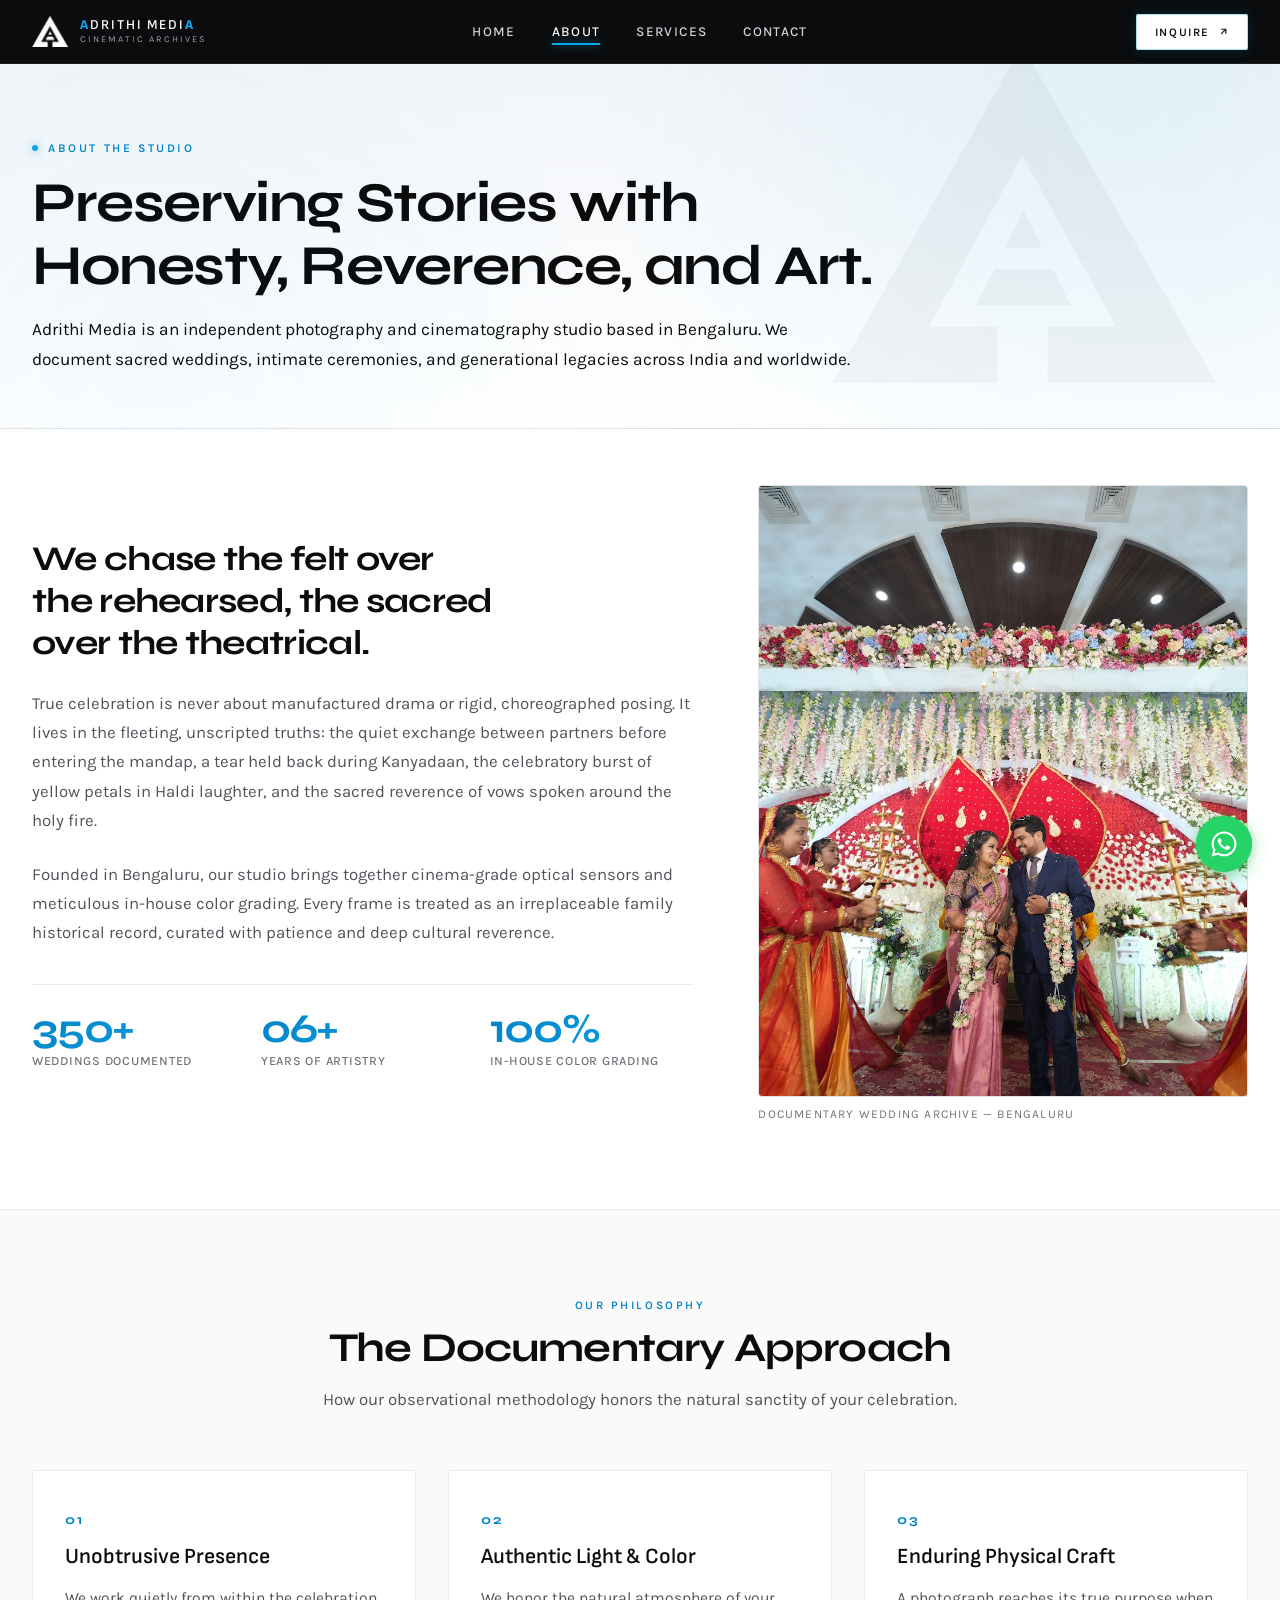
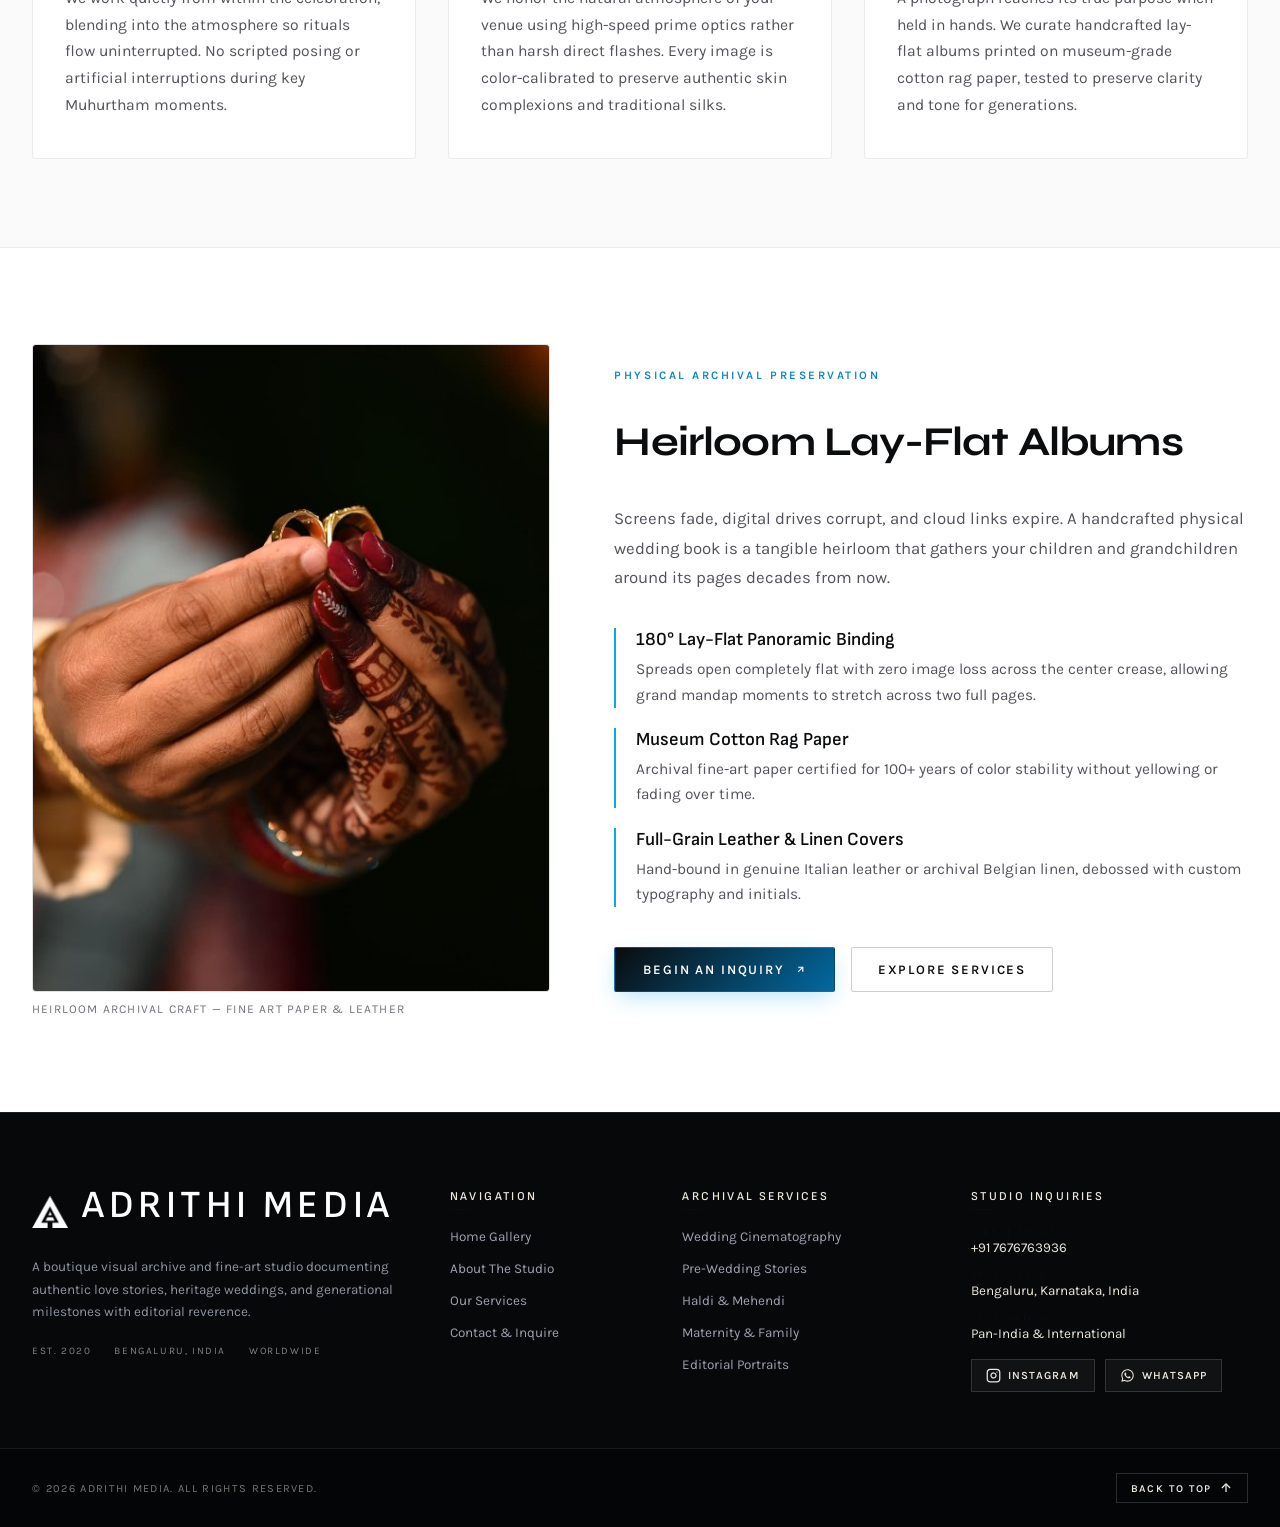
==== about.html @ d537581b "Initial commit: Adrithi Media website with aligned luxury navigation, archival service catalogs, and" ====
<!DOCTYPE html>
<html lang="en">
<head>
  <meta charset="UTF-8">
  <meta name="viewport" content="width=device-width, initial-scale=1.0, viewport-fit=cover">
  <meta name="referrer" content="no-referrer">
  <title>About The Studio — ADRITHI MEDIA | Cinematic Photography & Archival Arts</title>
  
  <!-- Typography -->
  <link rel="preconnect" href="https://fonts.googleapis.com">
  <link rel="preconnect" href="https://fonts.gstatic.com" crossorigin>
  <link href="https://fonts.googleapis.com/css2?family=Karla:ital,wght@0,300;0,400;0,500;0,600;0,700;1,400;1,600&family=Sofia+Sans:ital,wght@0,400;0,500;0,600;0,700;0,800;1,600&family=Syne:wght@600;700;800&display=swap" rel="stylesheet">
  
  <!-- Stylesheets -->
  <link rel="stylesheet" href="style.css?v=7.0">
  <link rel="stylesheet" href="pages.css?v=7.0">
  
  <!-- Favicon -->
  <link rel="icon" href="assets/images/logo_clean_crop.jpg" type="image/jpeg">
</head>
<body class="page-wrapper">

  <!-- ========================================================================
       TOP NAVIGATION BAR
       ======================================================================== -->
  <header id="siteNavbar" class="site-navbar">
    <div class="site-navbar__inner">
      <a href="index.html" class="site-navbar__brand" aria-label="Adrithi Media Home">
        <img src="assets/images/adrithi_emblem_white.png" alt="Adrithi Media Emblem" class="brand-logo-img">
        <div class="brand-text-col">
          <span class="brand-title"><span class="brand-accent-a">A</span>DRITHI MEDI<span class="brand-accent-a">A</span></span>
          <span class="brand-subtitle">CINEMATIC ARCHIVES</span>
        </div>
      </a>

      <nav class="site-navbar__links" aria-label="Main Navigation">
        <a href="index.html" class="site-nav-link">Home</a>
        <a href="about.html" class="site-nav-link active">About</a>
        <a href="services.html" class="site-nav-link">Services</a>
        <a href="contact.html" class="site-nav-link">Contact</a>
      </nav>

      <div class="site-navbar__action">
        <a href="contact.html" class="nav-inquire-btn" aria-label="Inquire Booking">
          <span>INQUIRE</span>
          <svg width="11" height="11" viewBox="0 0 24 24" fill="none" stroke="currentColor" stroke-width="2.5"><line x1="7" y1="17" x2="17" y2="7"></line><polyline points="7 7 17 7 17 17"></polyline></svg>
        </a>
        <button id="mobileNavToggle" class="mobile-nav-toggle" type="button" aria-label="Open Navigation Menu">
          <span class="toggle-bar"></span>
          <span class="toggle-bar"></span>
        </button>
      </div>
    </div>
  </header>

  <!-- Mobile Navigation Overlay -->
  <div id="mobileNavDrawer" class="mobile-nav-drawer" aria-hidden="true" style="display: none;">
    <div class="mobile-nav-backdrop" id="mobileNavBackdrop"></div>
    <div class="mobile-nav-panel">
      <div class="mobile-nav-topbar">
        <div class="mobile-nav-brand">
          <img src="assets/images/adrithi_emblem_white.png" alt="Adrithi Media Emblem" class="brand-logo-img mobile-brand-logo">
          <span class="brand-name"><span class="brand-accent-a">A</span>DRITHI MEDI<span class="brand-accent-a">A</span></span>
        </div>
        <button id="mobileNavClose" class="mobile-nav-close" type="button" aria-label="Close Navigation Menu">
          <svg viewBox="0 0 24 24" width="22" height="22" stroke="currentColor" stroke-width="2.2" fill="none">
            <line x1="18" y1="6" x2="6" y2="18"></line>
            <line x1="6" y1="6" x2="18" y2="18"></line>
          </svg>
        </button>
      </div>

      <nav class="mobile-nav-menu">
        <a href="index.html" class="mobile-nav-item">
          <span class="nav-num">01</span>
          <span class="nav-label">Home</span>
          <span class="nav-arrow"><svg width="14" height="14" viewBox="0 0 24 24" fill="none" stroke="currentColor" stroke-width="2"><polyline points="9 18 15 12 9 6"></polyline></svg></span>
        </a>
        <a href="about.html" class="mobile-nav-item active">
          <span class="nav-num">02</span>
          <span class="nav-label">About</span>
          <span class="nav-arrow"><svg width="14" height="14" viewBox="0 0 24 24" fill="none" stroke="currentColor" stroke-width="2"><polyline points="9 18 15 12 9 6"></polyline></svg></span>
        </a>
        <a href="services.html" class="mobile-nav-item">
          <span class="nav-num">03</span>
          <span class="nav-label">Services</span>
          <span class="nav-arrow"><svg width="14" height="14" viewBox="0 0 24 24" fill="none" stroke="currentColor" stroke-width="2"><polyline points="9 18 15 12 9 6"></polyline></svg></span>
        </a>
        <a href="contact.html" class="mobile-nav-item">
          <span class="nav-num">04</span>
          <span class="nav-label">Contact</span>
          <span class="nav-arrow"><svg width="14" height="14" viewBox="0 0 24 24" fill="none" stroke="currentColor" stroke-width="2"><polyline points="9 18 15 12 9 6"></polyline></svg></span>
        </a>
      </nav>

      <div class="mobile-nav-footer">
        <a href="https://wa.me/917676763936?text=Hello%20Adrithi%20Media%2C%20I%20would%20like%20to%20inquire%20about%20booking%20your%20photography%20services." 
           target="_blank" rel="noopener noreferrer" class="mobile-nav-cta">
          <span>CHAT ON WHATSAPP</span>
          <svg width="12" height="12" viewBox="0 0 24 24" fill="none" stroke="currentColor" stroke-width="2"><line x1="7" y1="17" x2="17" y2="7"></line><polyline points="7 7 17 7 17 17"></polyline></svg>
        </a>
        <div class="mobile-nav-socials">
          <a href="https://www.instagram.com/adrithimedia/" target="_blank" rel="noopener noreferrer">Instagram @adrithimedia</a>
          <span>•</span>
          <a href="tel:+917676763936">+91 7676763936</a>
        </div>
      </div>
    </div>
  </div>

  <main>
    <!-- ========================================================================
         SECTION 1: THE STUDIO VISION & MANIFESTO
         ======================================================================== -->
    <section class="page-hero">
      <div class="page-hero__inner">
        <div class="page-hero-meta">
          <span>ABOUT THE STUDIO</span>
        </div>
        <h1 class="page-hero-title">Preserving Stories with Honesty, Reverence, and Art.</h1>
        <p class="page-hero-subtitle">
          Adrithi Media is an independent photography and cinematography studio based in Bengaluru. We document sacred weddings, intimate ceremonies, and generational legacies across India and worldwide.
        </p>
      </div>
    </section>

    <section class="about-manifesto-section">
      <div class="about-manifesto-grid" style="padding-top: 56px;">
        <div class="manifesto-text-col">
          <h2 class="manifesto-lead">We chase the felt over the rehearsed, the sacred over the theatrical.</h2>
          <p class="manifesto-body">
            True celebration is never about manufactured drama or rigid, choreographed posing. It lives in the fleeting, unscripted truths: the quiet exchange between partners before entering the mandap, a tear held back during Kanyadaan, the celebratory burst of yellow petals in Haldi laughter, and the sacred reverence of vows spoken around the holy fire.
          </p>
          <p class="manifesto-body">
            Founded in Bengaluru, our studio brings together cinema-grade optical sensors and meticulous in-house color grading. Every frame is treated as an irreplaceable family historical record, curated with patience and deep cultural reverence.
          </p>

          <div class="manifesto-stats">
            <div class="stat-item">
              <span class="stat-number">350+</span>
              <span class="stat-label">Weddings Documented</span>
            </div>
            <div class="stat-item">
              <span class="stat-number">06+</span>
              <span class="stat-label">Years of Artistry</span>
            </div>
            <div class="stat-item">
              <span class="stat-number">100%</span>
              <span class="stat-label">In-House Color Grading</span>
            </div>
          </div>
        </div>

        <div class="manifesto-media-col">
          <div class="manifesto-media-wrapper">
            <img src="assets/services/candids.jpg" alt="Documentary Wedding Archive — Adrithi Media" class="manifesto-media-img" loading="eager">
          </div>
          <p class="manifesto-caption">Documentary Wedding Archive — Bengaluru</p>
        </div>
      </div>
    </section>

    <!-- ========================================================================
         SECTION 2: CREATIVE PRINCIPLES
         ======================================================================== -->
    <section class="principles-section">
      <div class="section-container">
        <div class="section-header-centered">
          <p class="section-eyebrow">OUR PHILOSOPHY</p>
          <h2 class="section-title">The Documentary Approach</h2>
          <p class="section-subtitle">How our observational methodology honors the natural sanctity of your celebration.</p>
        </div>

        <div class="principles-grid">
          <div class="principle-card">
            <span class="principle-number">01</span>
            <h3 class="principle-title">Unobtrusive Presence</h3>
            <p class="principle-desc">
              We work quietly from within the celebration, blending into the atmosphere so rituals flow uninterrupted. No scripted posing or artificial interruptions during key Muhurtham moments.
            </p>
          </div>

          <div class="principle-card">
            <span class="principle-number">02</span>
            <h3 class="principle-title">Authentic Light &amp; Color</h3>
            <p class="principle-desc">
              We honor the natural atmosphere of your venue using high-speed prime optics rather than harsh direct flashes. Every image is color-calibrated to preserve authentic skin complexions and traditional silks.
            </p>
          </div>

          <div class="principle-card">
            <span class="principle-number">03</span>
            <h3 class="principle-title">Enduring Physical Craft</h3>
            <p class="principle-desc">
              A photograph reaches its true purpose when held in hands. We curate handcrafted lay-flat albums printed on museum-grade cotton rag paper, tested to preserve clarity and tone for generations.
            </p>
          </div>
        </div>
      </div>
    </section>

    <!-- ========================================================================
         SECTION 3: HEIRLOOM ARCHIVAL CRAFT & INVITATION
         ======================================================================== -->
    <section class="albums-craft-section">
      <div class="albums-craft-grid">
        <div class="albums-craft-media">
          <div class="manifesto-media-wrapper">
            <img src="assets/images/wedding_rings.jpg" alt="Heirloom Archival Craft — Couple Holding Gold Wedding Rings" class="manifesto-media-img" loading="lazy">
          </div>
          <p class="manifesto-caption">Heirloom Archival Craft — Fine Art Paper &amp; Leather</p>
        </div>

        <div class="albums-craft-content">
          <p class="section-eyebrow">PHYSICAL ARCHIVAL PRESERVATION</p>
          <h2 class="section-title">Heirloom Lay-Flat Albums</h2>
          <p class="manifesto-body">
            Screens fade, digital drives corrupt, and cloud links expire. A handcrafted physical wedding book is a tangible heirloom that gathers your children and grandchildren around its pages decades from now.
          </p>

          <div class="albums-features-list">
            <div class="album-feature-item">
              <h4>180° Lay-Flat Panoramic Binding</h4>
              <p>Spreads open completely flat with zero image loss across the center crease, allowing grand mandap moments to stretch across two full pages.</p>
            </div>

            <div class="album-feature-item">
              <h4>Museum Cotton Rag Paper</h4>
              <p>Archival fine-art paper certified for 100+ years of color stability without yellowing or fading over time.</p>
            </div>

            <div class="album-feature-item">
              <h4>Full-Grain Leather &amp; Linen Covers</h4>
              <p>Hand-bound in genuine Italian leather or archival Belgian linen, debossed with custom typography and initials.</p>
            </div>
          </div>

          <div class="albums-cta-actions">
            <a href="contact.html" class="albums-btn-primary">
              <span>BEGIN AN INQUIRY</span>
              <svg width="11" height="11" viewBox="0 0 24 24" fill="none" stroke="currentColor" stroke-width="2.5"><line x1="7" y1="17" x2="17" y2="7"></line><polyline points="7 7 17 7 17 17"></polyline></svg>
            </a>
            <a href="services.html" class="albums-btn-secondary">
              <span>EXPLORE SERVICES</span>
            </a>
          </div>
        </div>
      </div>
    </section>
  </main>

  <!-- ========================================================================
       FOOTER: EDITORIAL ARCHITECTURAL COLOPHON
       ======================================================================== -->
  <footer id="siteFooter" class="site-footer" role="contentinfo">
    <div class="footer-main">
      <div class="footer-main__inner">
        <!-- Column 1: Brand & Philosophy -->
        <div class="footer-col footer-col--brand">
          <div class="footer-brand-header">
            <img src="assets/images/adrithi_emblem_white.png" alt="Adrithi Media Emblem" class="footer-brand-emblem">
            <div class="footer-brand-titles">
              <span class="footer-brand-title">ADRITHI MEDIA</span>
              <span class="footer-brand-tag">CINEMATIC ARCHIVES</span>
            </div>
          </div>
          <p class="footer-brand-desc">
            A boutique visual archive and fine-art studio documenting authentic love stories, heritage weddings, and generational milestones with editorial reverence.
          </p>
          <div class="footer-brand-meta">
            <span class="meta-tag">EST. 2020</span>
            <span class="meta-divider">•</span>
            <span class="meta-tag">BENGALURU, INDIA</span>
            <span class="meta-divider">•</span>
            <span class="meta-tag">WORLDWIDE</span>
          </div>
        </div>

        <!-- Column 2: Navigation Links -->
        <div class="footer-col footer-col--nav">
          <h4 class="footer-col-title">NAVIGATION</h4>
          <ul class="footer-link-list">
            <li><a href="index.html" class="footer-nav-link">Home Gallery</a></li>
            <li><a href="about.html" class="footer-nav-link">About The Studio</a></li>
            <li><a href="services.html" class="footer-nav-link">Our Services</a></li>
            <li><a href="contact.html" class="footer-nav-link">Contact &amp; Inquire</a></li>
          </ul>
        </div>

        <!-- Column 3: Archival Services -->
        <div class="footer-col footer-col--services">
          <h4 class="footer-col-title">ARCHIVAL SERVICES</h4>
          <ul class="footer-link-list">
            <li><a href="services.html" class="footer-nav-link">Wedding Cinematography</a></li>
            <li><a href="services.html" class="footer-nav-link">Pre-Wedding Stories</a></li>
            <li><a href="services.html" class="footer-nav-link">Haldi &amp; Mehendi</a></li>
            <li><a href="services.html" class="footer-nav-link">Maternity &amp; Family</a></li>
            <li><a href="services.html" class="footer-nav-link">Editorial Portraits</a></li>
          </ul>
        </div>

        <!-- Column 4: Studio Inquiries -->
        <div class="footer-col footer-col--contact">
          <h4 class="footer-col-title">STUDIO INQUIRIES</h4>
          <div class="footer-contact-details">
            <div class="footer-contact-row">
              <span class="footer-detail-label">DIRECT PHONE:</span>
              <a href="tel:+917676763936" class="footer-detail-val">+91 7676763936</a>
            </div>
            <div class="footer-contact-row">
              <span class="footer-detail-label">STUDIO BASE:</span>
              <span class="footer-detail-val">Bengaluru, Karnataka, India</span>
            </div>
            <div class="footer-contact-row">
              <span class="footer-detail-label">DESTINATIONS:</span>
              <span class="footer-detail-val">Pan-India &amp; International</span>
            </div>
          </div>

          <div class="footer-social-row">
            <a href="https://www.instagram.com/adrithimedia/" target="_blank" rel="noopener noreferrer" class="footer-social-btn" aria-label="Instagram">
              <svg viewBox="0 0 24 24" width="15" height="15" fill="none" stroke="currentColor" stroke-width="2" stroke-linecap="round" stroke-linejoin="round">
                <rect x="2" y="2" width="20" height="20" rx="5" ry="5"></rect>
                <path d="M16 11.37A4 4 0 1 1 12.63 8 4 4 0 0 1 16 11.37z"></path>
                <line x1="17.5" y1="6.5" x2="17.51" y2="6.5"></line>
              </svg>
              <span>INSTAGRAM</span>
            </a>
            <a href="https://wa.me/917676763936" target="_blank" rel="noopener noreferrer" class="footer-social-btn" aria-label="WhatsApp">
              <svg viewBox="0 0 24 24" width="15" height="15" fill="currentColor">
                <path d="M12.04 2C6.58 2 2.13 6.45 2.13 11.91C2.13 13.66 2.59 15.36 3.45 16.86L2.05 22L7.3 20.62C8.75 21.41 10.38 21.83 12.04 21.83C17.5 21.83 21.95 17.38 21.95 11.92C21.95 9.27 20.92 6.78 19.05 4.91C17.18 3.04 14.69 2 12.04 2M12.05 3.67C14.25 3.67 16.31 4.53 17.87 6.09C19.42 7.65 20.28 9.72 20.28 11.92C20.28 16.46 16.58 20.15 12.04 20.15C10.56 20.15 9.11 19.76 7.85 19L7.55 18.83L4.43 19.65L5.26 16.61L5.06 16.29C4.24 14.99 3.8 13.47 3.8 11.91C3.81 7.37 7.5 3.67 12.05 3.67M8.53 7.33C8.37 7.33 8.1 7.39 7.87 7.64C7.65 7.89 7.02 8.48 7.02 9.69C7.02 10.9 7.9 12.07 8.02 12.23C8.15 12.4 9.74 14.85 12.18 15.9C14.21 16.78 14.62 16.61 15.07 16.57C15.52 16.53 16.52 15.98 16.73 15.39C16.94 14.81 16.94 14.31 16.88 14.2C16.82 14.1 16.66 14.04 16.41 13.92C16.16 13.8 14.94 13.2 14.71 13.12C14.48 13.04 14.32 13 14.15 13.25C13.98 13.5 13.51 14.1 13.37 14.26C13.23 14.42 13.09 14.44 12.84 14.32C12.59 14.2 11.78 13.93 10.82 13.07C10.07 12.4 9.56 11.58 9.42 11.33C9.27 11.08 9.4 10.95 9.53 10.83C9.64 10.72 9.78 10.54 9.9 10.4C10.03 10.26 10.07 10.15 10.15 9.99C10.23 9.82 10.19 9.68 10.13 9.56C10.07 9.43 9.6 8.27 9.4 7.79C9.21 7.33 9.02 7.39 8.87 7.38C8.73 7.38 8.57 7.38 8.53 7.33Z"/>
              </svg>
              <span>WHATSAPP</span>
            </a>
          </div>
        </div>
      </div>
    </div>

    <!-- Colophon Copyright Bar -->
    <div class="footer-colophon">
      <div class="footer-colophon__inner">
        <p class="footer-copy">© 2026 ADRITHI MEDIA. ALL RIGHTS RESERVED.</p>
        <button type="button" class="footer-back-to-top" onclick="window.scrollTo({top: 0, behavior: 'smooth'})" aria-label="Scroll back to top">
          <span>BACK TO TOP</span>
          <svg viewBox="0 0 24 24" width="14" height="14" fill="none" stroke="currentColor" stroke-width="2.2">
            <line x1="12" y1="19" x2="12" y2="5"></line>
            <polyline points="5 12 12 5 19 12"></polyline>
          </svg>
        </button>
      </div>
    </div>
  </footer>

  <!-- Scripts -->
  <script src="pages.js?v=6.3"></script>

  <!-- Floating WhatsApp Concierge Button -->
  <a href="https://wa.me/917676763936?text=Hello%20Adrithi%20Media%2C%20I%20would%20like%20to%20inquire%20about%20booking%20your%20photography%20and%20cinematography%20services." 
     target="_blank" 
     rel="noopener noreferrer" 
     class="whatsapp-float-btn" 
     aria-label="Chat with Adrithi Media on WhatsApp">
    <span class="whatsapp-float-tooltip">Chat with Studio</span>
    <div class="whatsapp-float-icon">
      <svg viewBox="0 0 24 24" width="30" height="30" fill="currentColor">
        <path d="M12.04 2C6.58 2 2.13 6.45 2.13 11.91C2.13 13.66 2.59 15.36 3.45 16.86L2.05 22L7.3 20.62C8.75 21.41 10.38 21.83 12.04 21.83C17.5 21.83 21.95 17.38 21.95 11.92C21.95 9.27 20.92 6.78 19.05 4.91C17.18 3.04 14.69 2 12.04 2M12.05 3.67C14.25 3.67 16.31 4.53 17.87 6.09C19.42 7.65 20.28 9.72 20.28 11.92C20.28 16.46 16.58 20.15 12.04 20.15C10.56 20.15 9.11 19.76 7.85 19L7.55 18.83L4.43 19.65L5.26 16.61L5.06 16.29C4.24 14.99 3.8 13.47 3.8 11.91C3.81 7.37 7.5 3.67 12.05 3.67M8.53 7.33C8.37 7.33 8.1 7.39 7.87 7.64C7.65 7.89 7.02 8.48 7.02 9.69C7.02 10.9 7.9 12.07 8.02 12.23C8.15 12.4 9.74 14.85 12.18 15.9C14.21 16.78 14.62 16.61 15.07 16.57C15.52 16.53 16.52 15.98 16.73 15.39C16.94 14.81 16.94 14.31 16.88 14.2C16.82 14.1 16.66 14.04 16.41 13.92C16.16 13.8 14.94 13.2 14.71 13.12C14.48 13.04 14.32 13 14.15 13.25C13.98 13.5 13.51 14.1 13.37 14.26C13.23 14.42 13.09 14.44 12.84 14.32C12.59 14.2 11.78 13.93 10.82 13.07C10.07 12.4 9.56 11.58 9.42 11.33C9.27 11.08 9.4 10.95 9.53 10.83C9.64 10.72 9.78 10.54 9.9 10.4C10.03 10.26 10.07 10.15 10.15 9.99C10.23 9.82 10.19 9.68 10.13 9.56C10.07 9.43 9.6 8.27 9.4 7.79C9.21 7.33 9.02 7.39 8.87 7.38C8.73 7.38 8.57 7.38 8.53 7.33Z"/>
      </svg>
    </div>
    <div class="whatsapp-pulse-ring"></div>
  </a>

</body>
</html>
---- style.css ----
/* ==========================================================================
   ADRITHI MEDIA — COMPREHENSIVE STYLES
   1. Preloader: Divide & Open in 2s with Split Logo
   2. Section 1: Reelmark Curved Arched Carousel (1440x1080 Frame, Zero Text)
   3. Section 2: 3D Book Services Gallery (Vertical Scroll Triggered, Strict Edges, Dead-Centered)
   4. Section 3: Category Gallery Modal Overlay
   ========================================================================== */

:root {
  /* Brand Typography Architecture */
  --font-hero-title: 'Syne', -apple-system, BlinkMacSystemFont, sans-serif;
  --font-heading: 'Sofia Pro', 'Sofia Sans', -apple-system, BlinkMacSystemFont, sans-serif;
  --font-subtitle: 'Karla', -apple-system, BlinkMacSystemFont, sans-serif;
  --font-paragraph: 'Karla', -apple-system, BlinkMacSystemFont, sans-serif;
  --font-button: 'Karla', -apple-system, BlinkMacSystemFont, sans-serif;

  --brand-blue: #0EA5E9;
  --brand-blue-deep: #0284C7;
  --brand-blue-dark: #0369A1;
  --brand-blue-glow: rgba(14, 165, 233, 0.4);
  --brand-blue-subtle: rgba(14, 165, 233, 0.08);
  --brand-blue-border: rgba(14, 165, 233, 0.25);
  --preloader-ground: #FFFFFF;
  --hero-ground: #FFFFFF; /* Pure crisp architectural white */
  --services-ground: #FFFFFF; /* Pure crisp white ground */
  --accent-forest: #0A0C0E;
  --accent-mint: #F4F4F5;
  --amber: #0A0C0E;
  --accent-white: #FFFFFF;
  --teal: #0A0C0E;
  --ink: #0A0C0E;
  --ink-secondary: #5E5E61;
  --hairline: rgba(10, 12, 14, 0.11);

  /* Grand Book Size: Prominently sized to fill the viewport beautifully */
  --book-w: clamp(340px, 33vw, 540px);
  --book-h: clamp(460px, 64vh, 720px);
}

/* RESET & BASE */
*, *::before, *::after {
  box-sizing: border-box;
  margin: 0;
  padding: 0;
}

html {
  overflow-x: hidden;
}

body {
  width: 100%;
  min-height: 100vh;
  overflow-x: hidden;
  background-color: var(--hero-ground);
  color: var(--ink);
  font-family: var(--font-paragraph);
  font-weight: 400;
  -webkit-font-smoothing: antialiased;
  -moz-osx-font-smoothing: grayscale;
}

/* Base Typographic Hierarchy */
h1, h2, h3, h4, h5, h6 {
  font-family: var(--font-heading);
  font-weight: 600; /* Sofia Pro Semibold */
}

p {
  font-family: var(--font-paragraph);
  font-weight: 400; /* Karla Regular */
}

button, .btn, [class*="-btn"], [class*="-button"] {
  font-family: var(--font-button);
  font-weight: 400; /* Karla Regular */
}

/* ==========================================================================
   1. PRELOADER OVERLAY (SOLID WHITE PANELS WITH SPLIT LOGO)
   ========================================================================== */
.preloader-overlay {
  position: fixed;
  inset: 0;
  width: 100vw;
  height: 100vh;
  z-index: 9999;
  overflow: hidden;
  isolation: isolate;
  pointer-events: auto;
  transition: opacity 0.5s ease 2.1s, visibility 0.5s ease 2.1s;
}

.preloader-overlay.is-revealed {
  pointer-events: none;
  visibility: hidden;
}

/* Two Solid White Panels */
.preloader-panel {
  position: absolute;
  top: 0;
  height: 100%;
  width: 50.1vw;
  background-color: var(--preloader-ground);
  z-index: 10;
  display: flex;
  align-items: center;
  transform: translateX(0);
  transition: transform 2s cubic-bezier(0.65, 0, 0.2, 1);
  will-change: transform;
}

.preloader-panel-left {
  left: 0;
  justify-content: flex-end;
  border-right: 1px solid var(--hairline);
  box-shadow: 20px 0 45px rgba(0, 0, 0, 0.04);
}

.preloader-panel-right {
  right: 0;
  justify-content: flex-start;
  border-left: 1px solid var(--hairline);
  box-shadow: -20px 0 45px rgba(0, 0, 0, 0.04);
}

.preloader-overlay.is-revealed .preloader-panel-left {
  transform: translateX(-102%);
}

.preloader-overlay.is-revealed .preloader-panel-right {
  transform: translateX(102%);
}

/* Panel Half Logo Containers */
.panel-half-wrapper {
  position: relative;
  display: flex;
  align-items: center;
  justify-content: center;
  pointer-events: none;
  user-select: none;
  will-change: transform, opacity;
  transition: transform 2s cubic-bezier(0.65, 0, 0.2, 1), opacity 0.5s ease 1.5s;
}

.panel-half-left {
  transform-origin: right center;
  margin-right: 0;
}

.panel-half-right {
  transform-origin: left center;
  margin-left: 0;
}

.preloader-overlay.is-revealed .panel-half-left {
  transform: scale(1.18) translateX(-5vw);
  opacity: 0;
}

.preloader-overlay.is-revealed .panel-half-right {
  transform: scale(1.18) translateX(5vw);
  opacity: 0;
}

/* High-res vector half logos */
.logo-half-img {
  height: clamp(120px, 22vw, 240px);
  width: auto;
  object-fit: contain;
  display: block;
}

/* Center Seam Guide */
.preloader-seam-guide {
  position: absolute;
  top: 0;
  bottom: 0;
  left: 50%;
  width: 1px;
  background-color: var(--hairline);
  z-index: 12;
  pointer-events: none;
  opacity: 0.7;
  transition: opacity 0.4s ease;
}

.preloader-overlay.is-revealed .preloader-seam-guide {
  opacity: 0;
}

/* Accent Dots Traveling to Opposite Corners */
.preloader-accent-dot {
  position: absolute;
  width: 7px;
  height: 7px;
  border-radius: 50%;
  z-index: 15;
  top: 50%;
  left: 50%;
  margin-top: -3.5px;
  margin-left: -3.5px;
  pointer-events: none;
  transform: translate(0, 0);
  opacity: 1;
  transition: transform 2s cubic-bezier(0.65, 0, 0.2, 1), opacity 0.5s ease 1.5s;
  will-change: transform, opacity;
}

.accent-dot-amber {
  background-color: #0A0C0E;
}

.accent-dot-teal {
  background-color: #5E5E61;
}

.preloader-overlay.is-revealed .accent-dot-amber {
  transform: translate(-46vw, -42vh);
  opacity: 0;
}

.preloader-overlay.is-revealed .accent-dot-teal {
  transform: translate(46vw, 42vh);
  opacity: 0;
}

/* ==========================================================================
   TOP NAVIGATION BAR (BLACK LUXURY EDITORIAL ARCHITECTURE)
   Precision 3-Column Aligned Grid: Brand (Left) | Links (Dead Center) | CTA (Right)
   Aligned to the 1340px site container grid
   ========================================================================== */
.site-navbar {
  position: fixed;
  top: 0;
  left: 0;
  right: 0;
  height: 64px;
  background: #0A0C0E;
  backdrop-filter: blur(16px);
  -webkit-backdrop-filter: blur(16px);
  border-bottom: 1px solid rgba(255, 255, 255, 0.08);
  z-index: 1000;
  display: flex;
  align-items: center;
  box-sizing: border-box;
  transition: all 0.3s ease;
}

.site-navbar__inner {
  width: 100%;
  max-width: 1340px;
  margin: 0 auto;
  padding: 0 32px;
  display: grid;
  grid-template-columns: 1fr auto 1fr;
  align-items: center;
  box-sizing: border-box;
  height: 100%;
}

.site-navbar__brand {
  justify-self: start;
  display: inline-flex;
  align-items: center;
  gap: 12px;
  text-decoration: none;
  color: #FFFFFF;
}

.brand-logo-img {
  height: 32px;
  width: auto;
  max-width: 40px;
  object-fit: contain;
  display: block;
  flex-shrink: 0;
  border-radius: 0 !important;
  transition: transform 0.28s cubic-bezier(0.2, 0.9, 0.2, 1);
}

.brand-accent-a {
  color: var(--brand-blue, #0EA5E9) !important;
  font-weight: 800;
  display: inline-block;
  transition: all 0.25s ease;
}

.site-navbar__brand:hover .brand-accent-a {
  text-shadow: 0 0 14px rgba(14, 165, 233, 0.85);
  transform: translateY(-0.5px);
}

.site-navbar__brand:hover .brand-logo-img {
  transform: scale(1.05);
}

.mobile-brand-logo {
  height: 28px;
  width: auto;
  max-width: 36px;
}

.brand-text-col {
  display: flex;
  flex-direction: column;
  justify-content: center;
  gap: 2px;
}

.brand-title {
  font-family: var(--font-heading);
  font-weight: 600;
  font-size: 13.5px;
  letter-spacing: 0.14em;
  color: #FFFFFF;
  line-height: 1.15;
  text-transform: uppercase;
  white-space: nowrap;
}

.brand-subtitle {
  font-family: var(--font-subtitle);
  font-size: 9px;
  letter-spacing: 0.22em;
  color: #A1A1AA;
  font-weight: 400;
  line-height: 1.1;
  text-transform: uppercase;
  white-space: nowrap;
}

.site-navbar__links {
  justify-self: center;
  display: flex;
  align-items: center;
  gap: 36px;
  margin: 0;
  padding: 0;
}

@media (min-width: 769px) {
  .mobile-nav-toggle {
    display: none !important;
  }
}

.site-nav-link {
  font-family: var(--font-button);
  font-size: 13.5px;
  font-weight: 500;
  color: #D4D4D8;
  text-decoration: none;
  letter-spacing: 0.1em;
  text-transform: uppercase;
  transition: color 0.2s ease;
  position: relative;
  padding: 6px 0;
  display: inline-flex;
  align-items: center;
}

.site-nav-link:hover,
.site-nav-link.active {
  color: #FFFFFF;
}

.site-nav-link::after {
  content: '';
  position: absolute;
  bottom: 0;
  left: 0;
  width: 0%;
  height: 2px;
  background: var(--brand-blue, #0EA5E9);
  box-shadow: 0 0 8px rgba(14, 165, 233, 0.7);
  transition: width 0.25s ease;
}

.site-nav-link:hover::after,
.site-nav-link.active::after {
  width: 100%;
}

.site-navbar__action {
  justify-self: end;
  display: flex;
  align-items: center;
  gap: 12px;
}

.nav-inquire-btn {
  display: inline-flex;
  align-items: center;
  justify-content: center;
  gap: 8px;
  padding: 8px 18px;
  height: 36px;
  box-sizing: border-box;
  background: #FFFFFF;
  color: #0A0C0E;
  font-family: var(--font-button);
  font-size: 11.5px;
  font-weight: 600;
  letter-spacing: 0.14em;
  text-transform: uppercase;
  text-decoration: none;
  border: 1px solid rgba(14, 165, 233, 0.35);
  border-radius: 2px;
  box-shadow: 0 0 14px rgba(14, 165, 233, 0.15);
  transition: all 0.2s ease;
  white-space: nowrap;
}

.nav-inquire-btn svg {
  display: inline-block;
  vertical-align: middle;
  flex-shrink: 0;
  transition: transform 0.2s ease;
}

.nav-inquire-btn:hover {
  background: #FFFFFF !important;
  border-color: var(--brand-blue, #0EA5E9) !important;
  color: var(--brand-blue-deep, #0284C7) !important;
  box-shadow: 0 0 20px rgba(14, 165, 233, 0.45) !important;
  transform: translateY(-1px);
}

.nav-inquire-btn:hover svg {
  transform: translate(2px, -2px);
}

@media (max-width: 1024px) {
  .site-navbar__inner {
    padding: 0 24px;
  }
  .site-navbar__links {
    gap: 24px;
  }
  .site-nav-link {
    font-size: 12.5px;
    letter-spacing: 0.08em;
  }
}

/* Mobile Menu Toggle Button (Visible on mobile, hidden on desktop) */
.mobile-nav-toggle {
  display: none;
  flex-direction: column;
  justify-content: center;
  align-items: center;
  gap: 5px;
  width: 40px;
  height: 40px;
  background: transparent;
  border: 1px solid rgba(255, 255, 255, 0.25);
  border-radius: 2px;
  cursor: pointer;
  padding: 0;
  color: #FFFFFF;
  transition: all 0.2s ease;
}

.mobile-nav-toggle .toggle-bar {
  display: block;
  width: 18px;
  height: 2px;
  background-color: #FFFFFF;
  transition: all 0.25s ease;
}

.mobile-nav-toggle:hover {
  background: rgba(255, 255, 255, 0.1);
  border-color: rgba(255, 255, 255, 0.4);
}

.mobile-nav-toggle:hover .toggle-bar {
  background-color: #FFFFFF;
}

/* Full-Screen Mobile Navigation Drawer */
.mobile-nav-drawer {
  position: fixed;
  inset: 0;
  width: 100vw;
  height: 100vh;
  height: 100dvh;
  z-index: 15000;
  display: none;
  visibility: hidden;
  opacity: 0;
  pointer-events: none;
  transition: opacity 0.3s cubic-bezier(0.2, 0.9, 0.2, 1), visibility 0.3s ease;
}

.mobile-nav-drawer.is-active {
  display: flex !important;
  visibility: visible;
  opacity: 1;
  pointer-events: auto;
}

.mobile-nav-backdrop {
  position: absolute;
  inset: 0;
  background: rgba(4, 5, 7, 0.82);
  backdrop-filter: blur(12px);
  -webkit-backdrop-filter: blur(12px);
}

.mobile-nav-panel {
  position: absolute;
  top: 0;
  right: 0;
  bottom: 0;
  width: 100vw;
  max-width: 360px;
  background: #0A0C0E;
  display: flex;
  flex-direction: column;
  justify-content: space-between;
  padding: 24px 28px 36px;
  box-sizing: border-box;
  transform: translateX(100%);
  transition: transform 0.35s cubic-bezier(0.2, 0.9, 0.2, 1);
  border-left: 1px solid rgba(255, 255, 255, 0.12);
  z-index: 2;
}

.mobile-nav-drawer.is-active .mobile-nav-panel {
  transform: translateX(0);
}

.mobile-nav-topbar {
  display: flex;
  align-items: center;
  justify-content: space-between;
  padding-bottom: 24px;
  border-bottom: 1px solid rgba(255, 255, 255, 0.1);
}

.mobile-nav-brand {
  display: flex;
  align-items: center;
  gap: 10px;
}

.mobile-nav-brand .brand-name {
  font-family: var(--font-heading);
  font-size: 13px;
  font-weight: 600;
  letter-spacing: 0.12em;
  color: #EDE7DC;
}

.mobile-nav-close {
  display: grid;
  place-items: center;
  width: 40px;
  height: 40px;
  background: transparent;
  border: 1px solid rgba(255, 255, 255, 0.2);
  color: #EDE7DC;
  cursor: pointer;
  border-radius: 0 !important;
  transition: all 0.2s ease;
}

.mobile-nav-close:hover {
  background: #FFFFFF !important;
  border-color: #FFFFFF !important;
  color: #0A0C0E !important;
}

.mobile-nav-close:hover svg {
  stroke: #0A0C0E !important;
}

.mobile-nav-menu {
  display: flex;
  flex-direction: column;
  gap: 8px;
  margin: 32px 0;
}

.mobile-nav-item {
  display: flex;
  align-items: center;
  gap: 16px;
  padding: 16px 12px;
  text-decoration: none;
  color: #EDE7DC;
  font-family: var(--font-button);
  font-size: 1.45rem;
  font-weight: 400;
  letter-spacing: 0.04em;
  border-bottom: 1px solid rgba(255, 255, 255, 0.06);
  transition: all 0.25s ease;
}

.mobile-nav-item .nav-num {
  font-family: var(--font-subtitle); font-weight: 400;
  font-size: 11px;
  color: #0A0C0E;
  letter-spacing: 0.1em;
}

.mobile-nav-item .nav-arrow {
  margin-left: auto;
  font-size: 18px;
  opacity: 0.3;
  transition: transform 0.2s ease, opacity 0.2s ease;
}

.mobile-nav-item:hover {
  color: #0A0C0E;
  padding-left: 20px;
}

.mobile-nav-item:hover .nav-arrow {
  opacity: 1;
  transform: translateX(4px);
}

.mobile-nav-footer {
  display: flex;
  flex-direction: column;
  gap: 18px;
  padding-top: 20px;
  border-top: 1px solid rgba(255, 255, 255, 0.1);
}

.mobile-nav-cta {
  display: flex;
  align-items: center;
  justify-content: center;
  gap: 8px;
  padding: 14px 20px;
  background: #0A0C0E;
  color: #0A0C0E;
  font-family: var(--font-button);
  font-size: 12px;
  font-weight: 400;
  letter-spacing: 0.14em;
  text-transform: uppercase;
  text-decoration: none;
  border-radius: 0 !important;
  transition: all 0.2s ease;
}

.mobile-nav-cta:hover {
  background: #FFFFFF;
}

.mobile-nav-socials {
  display: flex;
  align-items: center;
  justify-content: center;
  gap: 10px;
  font-family: var(--font-subtitle); font-weight: 400;
  font-size: 11px;
  color: rgba(237, 231, 220, 0.6);
}

.mobile-nav-socials a {
  color: rgba(237, 231, 220, 0.7);
  text-decoration: none;
  transition: color 0.2s ease;
}

.mobile-nav-socials a:hover {
  color: #FFFFFF;
}

/* ==========================================================================
   2. REELMARK CURVED ARCHED CAROUSEL HERO (1440x1080 FRAME)
   ========================================================================== */
.hero-viewport {
  position: relative;
  width: 100%;
  height: 100vh;
  min-height: 100vh;
  overflow: hidden;
  background-color: #FFFFFF;
  background: #FFFFFF;
  display: flex;
  align-items: center;
  justify-content: center;
}

/* Hero Brand Header & Selected Photography Title */
.hero-header-banner {
  position: absolute;
  top: 94px;
  left: 0;
  right: 0;
  text-align: center;
  z-index: 15;
  padding: 0 24px;
  pointer-events: none;
}

.hero-stylish-tagline {
  font-family: var(--font-hero-title);
  font-size: clamp(1.45rem, 2.4vw, 2.15rem);
  font-weight: 700;
  font-style: normal;
  letter-spacing: -0.015em;
  color: #0A0C0E;
  line-height: 1.22;
  margin: 0 auto;
  max-width: 860px;
  text-wrap: balance;
}

.hero-subtitle {
  font-family: var(--font-subtitle);
  font-size: clamp(0.9rem, 1.15vw, 1.05rem);
  font-weight: 400;
  letter-spacing: 0.02em;
  color: #5E5E61;
  margin: 6px auto 0;
  max-width: 720px;
  text-wrap: balance;
}

@media (max-width: 768px) {
  .site-navbar {
    height: 60px;
    z-index: 10000 !important;
  }
  .site-navbar__inner {
    display: flex;
    justify-content: space-between;
    align-items: center;
    padding: 0 16px;
    max-width: 100%;
    height: 100%;
  }
  .site-navbar__brand {
    justify-self: unset;
    gap: 9px;
  }
  .brand-logo-img {
    height: 26px;
    max-width: 32px;
  }
  .brand-title {
    font-size: 11.5px;
    letter-spacing: 0.1em;
    white-space: nowrap;
  }
  .brand-subtitle {
    font-size: 7.5px;
    letter-spacing: 0.16em;
    white-space: nowrap;
  }
  .site-navbar__links {
    display: none !important;
  }
  .site-navbar__action {
    justify-self: unset;
    display: flex;
    align-items: center;
    gap: 8px;
  }
  .nav-inquire-btn {
    padding: 5px 11px;
    font-size: 9.5px;
    letter-spacing: 0.1em;
    gap: 4px;
    height: 32px;
    box-sizing: border-box;
    white-space: nowrap;
    touch-action: manipulation;
  }
  .mobile-nav-toggle {
    display: flex !important;
    width: 32px;
    height: 32px;
    box-sizing: border-box;
    flex-shrink: 0;
    align-items: center;
    justify-content: center;
    cursor: pointer !important;
    touch-action: manipulation;
  }
  .hero-header-banner {
    top: 74px;
    padding: 0 16px;
  }
  .hero-stylish-tagline {
    font-size: clamp(1.15rem, 4.6vw, 1.38rem);
    line-height: 1.25;
    letter-spacing: -0.01em;
  }
  .hero-subtitle {
    font-size: clamp(0.76rem, 2.9vw, 0.86rem);
    margin-top: 4px;
    color: #6E6E73;
  }
  /* Mobile 3D Cinematic Coverflow replaces the desktop SVG on mobile screens */
  .hero-frame-container {
    display: none !important;
  }
  .mobile-coverflow-stage {
    display: flex !important;
  }
  .hero-scroll-cue {
    display: none !important;
  }
}

/* ==========================================================================
   MOBILE 3D CINEMATIC COVERFLOW HERO (Mobile <= 768px)
   Large centered portrait cards with 3D perspective depth, smooth auto-glide,
   touch swipe snap physics, and pagination dots
   ========================================================================== */
.mobile-coverflow-stage {
  display: none;
  position: absolute;
  top: 0;
  left: 0;
  width: 100%;
  height: 100%;
  align-items: center;
  justify-content: center;
  overflow: hidden;
  perspective: 1000px;
  perspective-origin: 50% 48%;
  z-index: 5;
  touch-action: pan-y;
  user-select: none;
  -webkit-user-select: none;
}

.mobile-coverflow-track {
  position: relative;
  width: 100%;
  height: 100%;
  display: flex;
  align-items: center;
  justify-content: center;
  transform-style: preserve-3d;
  transform: translateY(14px);
}

.mobile-coverflow-card {
  position: absolute;
  width: clamp(260px, 70vw, 310px);
  height: clamp(380px, 57vh, 465px);
  border-radius: 22px;
  overflow: hidden;
  background: #0A0C0E;
  box-shadow: 0 24px 48px -12px rgba(10, 12, 14, 0.35), 0 0 0 1px rgba(255, 255, 255, 0.12) inset;
  cursor: grab;
  will-change: transform, opacity, filter;
  transition: transform 0.65s cubic-bezier(0.22, 1, 0.36, 1), 
              opacity 0.65s cubic-bezier(0.22, 1, 0.36, 1), 
              filter 0.65s cubic-bezier(0.22, 1, 0.36, 1);
  transform-style: preserve-3d;
  backface-visibility: hidden;
  -webkit-backface-visibility: hidden;
}

.mobile-coverflow-card.is-dragging {
  transition: none !important;
  cursor: grabbing;
}

.mobile-coverflow-card img {
  width: 100%;
  height: 100%;
  object-fit: cover;
  display: block;
  pointer-events: none;
  border-radius: 22px;
}

/* Subtle gloss reflection overlay */
.mobile-coverflow-card::after {
  content: '';
  position: absolute;
  inset: 0;
  border-radius: 22px;
  background: linear-gradient(135deg, rgba(255, 255, 255, 0.16) 0%, rgba(255, 255, 255, 0) 50%, rgba(0, 0, 0, 0.3) 100%);
  pointer-events: none;
  mix-blend-mode: overlay;
}

/* Pagination Indicators */
.mobile-coverflow-pagination {
  position: absolute;
  bottom: 38px;
  left: 0;
  right: 0;
  display: flex;
  align-items: center;
  justify-content: center;
  gap: 7px;
  z-index: 15;
  pointer-events: auto;
}

.coverflow-dot {
  width: 6px;
  height: 6px;
  border-radius: 50%;
  background: rgba(10, 12, 14, 0.22);
  border: none;
  padding: 0;
  cursor: pointer;
  transition: width 0.35s cubic-bezier(0.22, 1, 0.36, 1), 
              background-color 0.35s ease, 
              border-radius 0.35s ease;
  touch-action: manipulation;
}

.coverflow-dot.is-active {
  width: 22px;
  border-radius: 10px;
  background: #0A0C0E;
}

/* ==========================================================================
   HERO CAROUSEL NAVIGATION CONTROLLER (Desktop & Mobile)
   Matches dark capsule with circular chevron buttons and 01 / 10 counter
   Exact match to reference: circular dark buttons, centered counter, muted total
   ========================================================================== */
.hero-carousel-nav {
  position: absolute;
  bottom: 34px;
  left: 50%;
  transform: translateX(-50%);
  display: flex;
  align-items: center;
  justify-content: center;
  gap: 22px;
  background: #0B0C0E;
  padding: 6px 14px;
  border-radius: 9999px;
  border: 1px solid rgba(255, 255, 255, 0.08);
  box-shadow: 0 14px 34px -4px rgba(0, 0, 0, 0.38), 0 2px 8px rgba(0, 0, 0, 0.2);
  z-index: 50;
  user-select: none;
  -webkit-user-select: none;
  touch-action: manipulation;
}

.hero-nav-btn {
  width: 40px;
  height: 40px;
  border-radius: 50%;
  background: #202227;
  border: 1px solid rgba(255, 255, 255, 0.06);
  color: #FFFFFF;
  display: flex;
  align-items: center;
  justify-content: center;
  cursor: pointer;
  padding: 0;
  transition: background-color 0.2s ease, transform 0.2s cubic-bezier(0.16, 1, 0.3, 1), border-color 0.2s ease;
  touch-action: manipulation;
}

.hero-nav-btn:hover {
  background: #2C3038;
  border-color: rgba(255, 255, 255, 0.18);
  transform: scale(1.05);
}

.hero-nav-btn:active {
  transform: scale(0.94);
  background: #18191D;
}

.hero-nav-btn svg {
  display: block;
  stroke: #FFFFFF;
  pointer-events: none;
}

.hero-counter-display {
  display: flex;
  align-items: center;
  justify-content: center;
  gap: 5px;
  font-family: 'Karla', var(--font-paragraph);
  font-size: 14.5px;
  line-height: 1;
  letter-spacing: 0.04em;
  padding: 0 4px;
  font-variant-numeric: tabular-nums;
}

.hero-counter-current {
  font-weight: 700;
  color: var(--brand-blue, #0EA5E9);
  text-shadow: 0 0 10px rgba(14, 165, 233, 0.5);
  min-width: 20px;
  text-align: right;
  font-variant-numeric: tabular-nums;
}

.hero-counter-sep {
  color: #6C727F;
  font-weight: 400;
  margin: 0 2px;
}

.hero-counter-total {
  font-weight: 500;
  color: #6C727F;
  min-width: 20px;
  text-align: left;
  font-variant-numeric: tabular-nums;
}

@media (max-width: 768px) {
  .hero-carousel-nav {
    bottom: 24px;
    gap: 16px;
    padding: 5px 12px;
    box-shadow: 0 10px 28px -4px rgba(0, 0, 0, 0.45);
  }
  .hero-nav-btn {
    width: 34px;
    height: 34px;
  }
  .hero-nav-btn svg {
    width: 13px;
    height: 13px;
  }
  .hero-counter-display {
    font-size: 13px;
    gap: 4px;
  }
  .hero-counter-current {
    min-width: 18px;
  }
  .hero-counter-total {
    min-width: 18px;
  }
  .mobile-coverflow-pagination {
    display: none !important;
  }
}

.hero-frame-container {
  width: 100%;
  height: 100vh;
  display: flex;
  align-items: center;
  justify-content: center;
  overflow: hidden;
  position: relative;
}

.carousel-svg-stage {
  width: 100%;
  height: 100%;
  max-width: 100vw;
  max-height: 100vh;
  cursor: grab;
  touch-action: pan-y;
  user-select: none;
}

.carousel-svg-stage:active {
  cursor: grabbing;
}

.card-image-node {
  pointer-events: none;
}

/* Hero Scroll Down Cue */
.hero-scroll-cue {
  position: absolute;
  bottom: 34px;
  right: 48px;
  display: flex;
  flex-direction: column;
  align-items: center;
  gap: 6px;
  text-decoration: none;
  color: var(--ink);
  z-index: 20;
  transition: opacity 0.3s ease, transform 0.3s ease;
  cursor: pointer;
}

.hero-scroll-cue:hover {
  opacity: 0.7;
  transform: translateY(3px);
}

.cue-label {
  font-family: var(--font-subtitle);
  font-size: 11px;
  font-weight: 400;
  letter-spacing: 0.25em;
  color: var(--ink);
  text-transform: uppercase;
}

.cue-arrow {
  font-size: 18px;
  animation: bounceCue 2s infinite ease-in-out;
}

@keyframes bounceCue {
  0%, 100% { transform: translateY(0); }
  50% { transform: translateY(6px); }
}

/* ==========================================================================
   SECTION 3: SERVICES SECTION â€” ARTSYLENS.CO.IN REPLICATION
   Spacious 3-column portrait grid (aspect-ratio: 4/5), smooth image zoom on hover,
   editorial typography, bottom gradient overlay, category index numbers.
   ========================================================================== */

.services-artsy-section {
  width: 100%;
  background: #FFFFFF;
  padding: 110px 0 120px;
  position: relative;
  z-index: 10;
  box-sizing: border-box;
}

.services-artsy-container {
  width: 100%;
  max-width: 1280px;
  margin: 0 auto;
  padding: 0 40px;
  box-sizing: border-box;
}

.services-artsy-header {
  margin-bottom: 52px;
}

.services-artsy-eyebrow {
  font-family: var(--font-subtitle);
  font-size: 11px;
  font-weight: 400;
  letter-spacing: 0.35em;
  text-transform: uppercase;
  color: #0A0C0E;
  margin: 0 0 14px 0;
}

.services-artsy-headline {
  font-family: 'Syne', var(--font-hero-title);
  font-size: clamp(1.45rem, 2.4vw, 2.15rem);
  font-weight: 700;
  line-height: 1.25;
  color: #0A0C0E;
  max-width: 680px;
  margin: 0;
  letter-spacing: -0.015em;
  text-wrap: balance;
}

/* 3-Column Responsive Grid */
.services-artsy-grid {
  display: grid;
  grid-template-columns: repeat(3, 1fr);
  gap: 24px;
  width: 100%;
  box-sizing: border-box;
}

/* 4:5 Aspect Ratio Portrait Tile */
.artsy-tile {
  position: relative;
  overflow: hidden;
  aspect-ratio: 4 / 5;
  background: #0A0C0E;
  cursor: pointer;
  border-radius: 0 !important;
  display: block;
  text-decoration: none;
  box-shadow: 0 10px 30px rgba(0, 0, 0, 0.08);
  outline: none;
  transition: box-shadow 0.3s ease;
}

.artsy-tile:hover,
.artsy-tile:focus-visible {
  box-shadow: 0 20px 48px rgba(10, 12, 14, 0.22);
}

.artsy-tile-media {
  position: absolute;
  inset: 0;
  width: 100%;
  height: 100%;
  overflow: hidden;
}

.artsy-tile-img {
  width: 100%;
  height: 100%;
  object-fit: cover;
  display: block;
  border-radius: 0 !important;
  transition: transform 0.85s cubic-bezier(0.2, 0.9, 0.2, 1);
  filter: none !important;
}

.artsy-tile:hover .artsy-tile-img,
.artsy-tile:focus-visible .artsy-tile-img {
  transform: scale(1.06);
}

/* Caption with smooth gradient overlay */
.artsy-tile-caption {
  position: absolute;
  inset: auto 0 0 0;
  padding: 36px 24px 22px;
  background: linear-gradient(180deg, rgba(0, 0, 0, 0) 0%, rgba(0, 0, 0, 0.35) 45%, rgba(0, 0, 0, 0.88) 100%);
  color: #FFFFFF;
  display: flex;
  flex-direction: column;
  gap: 4px;
  z-index: 2;
  pointer-events: none;
}

.artsy-tile-number {
  font-family: var(--font-subtitle);
  font-size: 11px;
  font-weight: 400;
  letter-spacing: 0.25em;
  color: rgba(255, 255, 255, 0.85);
  text-transform: uppercase;
}

.artsy-tile-title {
  font-family: var(--font-heading);
  font-size: clamp(1.4rem, 1.8vw, 1.68rem);
  font-weight: 600;
  color: #FFFFFF;
  line-height: 1.2;
  margin: 0;
  letter-spacing: 0.01em;
  transition: transform 0.25s ease;
}

.artsy-tile:hover .artsy-tile-title {
  transform: translateY(-2px);
}

/* Footer Action Button */
.services-artsy-footer {
  text-align: center;
  margin-top: 56px;
}

.artsy-btn-primary {
  display: inline-flex;
  align-items: center;
  gap: 10px;
  padding: 14px 32px;
  background: #0A0C0E;
  color: #FFFFFF;
  font-family: var(--font-button);
  font-size: 11.5px;
  font-weight: 400;
  letter-spacing: 0.16em;
  text-transform: uppercase;
  text-decoration: none;
  border: 1px solid #0A0C0E;
  border-radius: 0 !important;
  transition: all 0.25s cubic-bezier(0.25, 1, 0.5, 1);
  box-shadow: 0 4px 16px rgba(10, 12, 14, 0.12);
}

.artsy-btn-primary svg {
  transition: transform 0.25s ease;
}

.artsy-btn-primary:hover {
  background: #FFFFFF;
  color: #0A0C0E;
  border-color: #0A0C0E;
  transform: translateY(-2px);
  box-shadow: 0 8px 24px rgba(10, 12, 14, 0.16);
}

.artsy-btn-primary:hover svg {
  transform: translateX(4px);
}

/* Responsiveness */
@media (max-width: 1024px) {
  .services-artsy-section {
    padding: 96px 0 100px;
  }
  .services-artsy-container {
    padding: 0 28px;
  }
  .services-artsy-grid {
    grid-template-columns: repeat(2, 1fr);
    gap: 20px;
  }
}

@media (max-width: 640px) {
  .services-artsy-section {
    padding: 72px 0 80px;
  }
  .services-artsy-container {
    padding: 0 20px;
  }
  .services-artsy-header {
    margin-bottom: 36px;
  }
  .services-artsy-headline {
    font-size: clamp(1.15rem, 4.6vw, 1.38rem);
    line-height: 1.28;
  }
  .services-artsy-grid {
    grid-template-columns: 1fr;
    gap: 18px;
  }
  .services-artsy-footer {
    margin-top: 40px;
  }
}

/* ==========================================================================
   SECTION 3: CONTACT & FAQ SPLIT SECTION (FAQ Left, Art Showcase Right)
   ========================================================================== */
.contact-section {
  position: relative;
  width: 100%;
  min-height: 100vh;
  height: auto;
  max-height: none;
  margin: 0 !important;
  margin-top: 0 !important;
  overflow: visible;
  background: #0A0C0E;
  display: flex;
  align-items: center;
  justify-content: center;
  padding: 104px 32px 96px;
  box-sizing: border-box;
  z-index: 20;
  font-family: var(--font-paragraph); font-weight: 400;
}

.contact-split-container {
  width: 100%;
  max-width: 1320px;
  margin: 0 auto;
  display: grid;
  grid-template-columns: 1.05fr 0.95fr;
  gap: 52px;
  align-items: stretch;
}

/* LEFT COLUMN: FAQ */
.contact-faq-col {
  display: flex;
  flex-direction: column;
  justify-content: center;
  gap: 28px;
}

.contact-faq-header {
  display: flex;
  flex-direction: column;
  gap: 10px;
}

.contact-faq-eyebrow {
  font-family: var(--font-subtitle);
  font-size: 11px;
  letter-spacing: 0.24em;
  color: #B5BAC3;
  text-transform: uppercase;
  font-weight: 600;
}

.contact-faq-title {
  font-family: var(--font-heading);
  font-size: clamp(1.8rem, 2.6vw, 2.5rem);
  font-weight: 600;
  color: #FFFFFF;
  margin: 0;
  line-height: 1.2;
}

.contact-faq-subtitle {
  font-family: var(--font-subtitle);
  font-size: 14.5px;
  line-height: 1.6;
  color: #8E939E;
  margin: 0;
  max-width: 520px;
}

.contact-faq-accordion {
  display: flex;
  flex-direction: column;
  gap: 12px;
}

.contact-faq-item {
  background: rgba(255, 255, 255, 0.03);
  border: 1px solid rgba(255, 255, 255, 0.08);
  border-radius: 12px;
  overflow: hidden;
  transition: all 0.25s ease;
}

.contact-faq-item:hover {
  background: rgba(255, 255, 255, 0.05);
  border-color: rgba(255, 255, 255, 0.16);
}

.contact-faq-item.active {
  background: rgba(255, 255, 255, 0.06);
  border-color: rgba(255, 255, 255, 0.24);
  box-shadow: 0 10px 28px -6px rgba(0, 0, 0, 0.5);
}

.contact-faq-question {
  width: 100%;
  padding: 18px 22px;
  background: transparent;
  border: none;
  text-align: left;
  font-family: var(--font-heading);
  font-size: 15px;
  font-weight: 600;
  color: #FFFFFF;
  cursor: pointer;
  display: flex;
  align-items: center;
  justify-content: space-between;
  gap: 16px;
  transition: color 0.2s ease;
}

.contact-faq-question span {
  flex: 1;
  line-height: 1.4;
}

.contact-faq-chevron {
  flex-shrink: 0;
  stroke: #8E939E;
  transition: transform 0.3s cubic-bezier(0.2, 0.9, 0.2, 1), stroke 0.2s ease;
}

.contact-faq-item.active .contact-faq-chevron {
  transform: rotate(180deg);
  stroke: #FFFFFF;
}

.contact-faq-answer {
  max-height: 0;
  overflow: hidden;
  transition: max-height 0.35s cubic-bezier(0.2, 0.9, 0.2, 1), padding 0.35s ease;
  padding: 0 22px;
}

.contact-faq-item.active .contact-faq-answer {
  max-height: 240px;
  padding-bottom: 20px;
}

.contact-faq-answer p {
  font-family: var(--font-paragraph);
  font-size: 13.5px;
  line-height: 1.65;
  color: #B5BAC3;
  margin: 0;
}

/* RIGHT COLUMN: SHOWCASE CARD ("THIS") */
.contact-cta-col {
  display: flex;
  align-items: stretch;
}

.contact-showcase-card {
  position: relative;
  width: 100%;
  border-radius: 16px;
  overflow: hidden;
  border: 1px solid rgba(255, 255, 255, 0.12);
  box-shadow: 0 24px 60px -12px rgba(0, 0, 0, 0.7);
  display: flex;
  align-items: center;
  justify-content: center;
  padding: 56px 36px;
  box-sizing: border-box;
  min-height: 560px;
}

.contact-showcase-card .contact-still-bg {
  position: absolute;
  inset: 0;
  width: 100%;
  height: 100%;
  overflow: hidden;
  z-index: 1;
}

.contact-showcase-card .contact-still-bg-img {
  width: 100%;
  height: 100%;
  object-fit: cover;
  object-position: center center;
  display: block;
  pointer-events: none;
  filter: brightness(0.92) contrast(1.04);
}

.contact-showcase-card .contact-overlay {
  position: absolute;
  inset: 0;
  background: radial-gradient(circle at center, rgba(10, 12, 14, 0.48) 0%, rgba(10, 12, 14, 0.88) 100%);
  pointer-events: none;
  z-index: 2;
}

.contact-showcase-card .contact-content-card {
  position: relative;
  z-index: 10;
  text-align: center;
  max-width: 500px;
  padding: 0;
  display: flex;
  flex-direction: column;
  align-items: center;
  gap: 22px;
}

.contact-eyebrow {
  font-family: var(--font-subtitle);
  font-size: 11px;
  font-weight: 600;
  letter-spacing: 0.28em;
  color: #B5BAC3;
  text-transform: uppercase;
}

.contact-headline {
  font-family: 'Syne', var(--font-hero-title);
  font-size: clamp(1.45rem, 2.4vw, 2.15rem);
  font-weight: 700;
  line-height: 1.25;
  letter-spacing: -0.015em;
  color: #FFFFFF;
  margin: 0;
  text-wrap: balance;
  text-shadow: 0 4px 24px rgba(0, 0, 0, 0.7);
}

.contact-subtext {
  font-family: var(--font-subtitle);
  font-size: 13.5px;
  line-height: 1.6;
  color: #D4D4D8;
  margin: 0;
  max-width: 440px;
}

.contact-concierge-pill {
  display: inline-flex;
  align-items: center;
  gap: 8px;
  padding: 7px 16px;
  border-radius: 9999px;
  background: rgba(255, 255, 255, 0.08);
  border: 1px solid rgba(255, 255, 255, 0.14);
  font-family: var(--font-subtitle);
  font-size: 11px;
  color: #EDE7DC;
  letter-spacing: 0.04em;
  margin-top: 4px;
}

.pulse-indicator {
  width: 6px;
  height: 6px;
  border-radius: 50%;
  background: #10B981;
  box-shadow: 0 0 8px #10B981;
}

.contact-actions {
  display: flex;
  align-items: center;
  justify-content: center;
  margin-top: 6px;
}

/* WhatsApp High-Conversion Button */
.contact-whatsapp-btn {
  display: inline-flex;
  align-items: center;
  gap: 12px;
  padding: 16px 36px;
  background: #0A0C0E;
  color: #0A0C0E;
  font-family: var(--font-button);
  font-size: 13.5px;
  font-weight: 400;
  letter-spacing: 0.16em;
  text-transform: uppercase;
  text-decoration: none;
  border: 1px solid #0A0C0E;
  border-radius: 0 !important; /* Strict straight edges */
  box-shadow: 0 12px 35px rgba(0, 0, 0, 0.4), 0 2px 8px rgba(0, 0, 0, 0.3);
  transition: all 0.25s cubic-bezier(0.25, 1, 0.5, 1);
  cursor: pointer;
  user-select: none;
}

.contact-whatsapp-btn .whatsapp-icon {
  flex-shrink: 0;
  transition: transform 0.25s ease;
}

.contact-whatsapp-btn .btn-arrow {
  font-size: 15px;
  transition: transform 0.25s ease;
}

.contact-whatsapp-btn:hover {
  background: #FFFFFF;
  border-color: #FFFFFF;
  color: #0A0C0E;
  transform: translateY(-3px);
  box-shadow: 0 16px 45px rgba(255, 255, 255, 0.3);
}

.contact-whatsapp-btn:hover .btn-arrow {
  transform: translate(3px, -3px);
}

.contact-whatsapp-btn:hover .whatsapp-icon {
  transform: scale(1.1);
}

.contact-whatsapp-btn:active {
  transform: scale(0.97);
}

/* Socials Bar: Instagram & Phone */
.contact-socials-bar {
  display: flex;
  align-items: center;
  justify-content: center;
  flex-wrap: wrap;
  gap: 16px;
  margin-top: 10px;
}

.contact-social-item {
  display: inline-flex;
  align-items: center;
  gap: 8px;
  color: #FFFFFF;
  font-family: var(--font-paragraph); font-weight: 400;
  font-size: 13.5px;
  font-weight: 600;
  text-decoration: none;
  letter-spacing: 0.04em;
  padding: 10px 20px;
  background: rgba(255, 255, 255, 0.08);
  border: 1px solid rgba(255, 255, 255, 0.28);
  border-radius: 0 !important;
  backdrop-filter: blur(8px);
  -webkit-backdrop-filter: blur(8px);
  transition: all 0.2s cubic-bezier(0.25, 1, 0.5, 1);
}

.contact-social-item .social-svg {
  color: #FFFFFF;
  transition: transform 0.2s ease;
}

.contact-social-item:hover {
  color: #0A0C0E;
  background: #FFFFFF;
  border-color: #FFFFFF;
  transform: translateY(-2px);
  box-shadow: 0 8px 22px rgba(255, 255, 255, 0.25);
}

.contact-social-item:hover .social-svg {
  color: #0A0C0E;
  transform: scale(1.1);
}

.social-divider {
  color: rgba(255, 255, 255, 0.4);
  font-family: var(--font-paragraph); font-weight: 400;
  font-size: 14px;
}

/* Side Slice Manual Buttons */
.slice-buttons {
  position: absolute;
  right: 28px;
  top: 50%;
  transform: translateY(-50%);
  display: flex;
  flex-direction: column;
  gap: 12px;
  z-index: 15;
}

.slice-nav-btn {
  width: 44px;
  height: 44px;
  border: 1px solid rgba(255, 255, 255, 0.2);
  background: rgba(10, 12, 14, 0.7);
  backdrop-filter: blur(10px);
  color: #EDE7DC;
  border-radius: 0 !important;
  cursor: pointer;
  display: grid;
  place-items: center;
  transition: all 0.2s ease;
}

.slice-nav-btn:hover {
  background: #0A0C0E;
  border-color: #0A0C0E;
  color: #0A0C0E;
  transform: scale(1.08);
}

/* Section Bottom Stamp */
.contact-footer-note {
  position: absolute;
  bottom: 22px;
  left: 0;
  right: 0;
  text-align: center;
  z-index: 10;
  font-family: var(--font-subtitle); font-weight: 400;
  font-size: 10px;
  font-weight: 600;
  color: rgba(237, 231, 220, 0.45);
  letter-spacing: 0.2em;
  text-transform: uppercase;
  pointer-events: none;
}

/* Responsive for Contact & FAQ Split Section */
@media (max-width: 960px) {
  .contact-section {
    padding: 64px 20px;
    height: auto;
    min-height: unset;
    max-height: none;
  }

  .contact-split-container {
    grid-template-columns: 1fr;
    gap: 44px;
  }

  .contact-showcase-card {
    min-height: 480px;
    padding: 44px 22px;
  }
}

@media (max-width: 600px) {
  .contact-section {
    padding: 48px 16px;
  }

  .contact-faq-title {
    font-size: 1.6rem;
  }

  .contact-faq-question {
    padding: 16px 18px;
    font-size: 14px;
  }

  .contact-faq-answer {
    padding: 0 18px;
  }

  .contact-faq-answer p {
    font-size: 13px;
  }

  .contact-showcase-card {
    min-height: 420px;
    padding: 36px 16px;
  }

  .contact-content-card {
    gap: 18px;
    padding: 0;
    max-width: 100%;
    width: 100%;
  }

  .contact-eyebrow {
    font-size: 9.5px;
    letter-spacing: 0.26em;
  }

  .contact-headline {
    font-size: clamp(1.15rem, 4.6vw, 1.38rem);
    line-height: 1.28;
  }

  .contact-socials-bar {
    flex-direction: column;
    width: 100%;
    gap: 10px;
  }

  .contact-social-item {
    width: 100%;
    justify-content: center;
    box-sizing: border-box;
    font-size: 12px;
    padding: 11px 16px;
  }

  .social-divider {
    display: none;
  }

  .slice-buttons {
    display: none;
  }

  .contact-concierge-pill {
    font-size: 10px;
    padding: 6px 12px;
  }
}

/* ==========================================================================
   CATEGORY FLUID MASONRY GALLERY MODAL & FULL-SIZE LIGHTBOX
   Every image is completely visible in its natural aspect ratio (Zero cropping).
   Fluid responsive masonry columns, rich hover elevation, pure visual art.
   ========================================================================== */

/* Full Screen Gallery Modal Overlay */
.category-gallery-modal {
  position: fixed;
  inset: 0;
  width: 100vw;
  height: 100vh;
  height: 100dvh;
  z-index: 20000;
  display: none;
  visibility: hidden;
  opacity: 0;
  pointer-events: none;
  transition: opacity 0.3s cubic-bezier(0.2, 0.9, 0.2, 1), visibility 0.3s ease;
}

.category-gallery-modal.is-active {
  display: flex !important;
  visibility: visible !important;
  opacity: 1 !important;
  pointer-events: auto !important;
}

.gallery-modal-backdrop {
  position: absolute;
  inset: 0;
  background: rgba(8, 10, 12, 0.96);
  backdrop-filter: blur(20px);
  -webkit-backdrop-filter: blur(20px);
}

.gallery-modal-dialog {
  position: relative;
  width: 100%;
  height: 100%;
  display: flex;
  flex-direction: column;
  z-index: 2;
  box-sizing: border-box;
}

/* Modal Top Bar */
.gallery-modal-topbar {
  display: flex;
  justify-content: space-between;
  align-items: center;
  padding: 22px 48px;
  flex-shrink: 0;
  z-index: 10;
  border-bottom: 1px solid rgba(255, 255, 255, 0.1);
  background: rgba(10, 12, 14, 0.85);
  backdrop-filter: blur(12px);
  -webkit-backdrop-filter: blur(12px);
}

.gallery-modal-header-info {
  display: flex;
  flex-direction: column;
  gap: 2px;
}

.gallery-modal-eyebrow {
  font-family: var(--font-subtitle);
  font-size: 10px;
  font-weight: 400;
  color: #0A0C0E;
  letter-spacing: 0.24em;
  text-transform: uppercase;
}

.gallery-modal-title-row {
  display: flex;
  align-items: baseline;
  gap: 14px;
}

.gallery-modal-title {
  font-family: var(--font-heading);
  font-size: clamp(1.4rem, 2.4vw, 2.2rem);
  font-weight: 600;
  color: #EDE7DC;
  margin: 0;
  text-transform: uppercase;
  letter-spacing: -0.01em;
}

.gallery-modal-count-badge {
  font-family: var(--font-subtitle);
  font-size: 11px;
  font-weight: 400;
  color: rgba(237, 231, 220, 0.6);
  letter-spacing: 0.12em;
  text-transform: uppercase;
}

.modal-close-action {
  display: inline-flex;
  align-items: center;
  gap: 8px;
  padding: 9px 20px;
  background: rgba(255, 255, 255, 0.08);
  border: 1px solid rgba(255, 255, 255, 0.25);
  border-radius: 0 !important;
  color: #FFFFFF;
  cursor: pointer;
  font-family: var(--font-button);
  font-size: 11px;
  font-weight: 400;
  letter-spacing: 0.14em;
  text-transform: uppercase;
  transition: all 0.2s cubic-bezier(0.2, 0.8, 0.2, 1);
}

.modal-close-action svg {
  stroke: currentColor;
  transition: stroke 0.2s ease;
}

.modal-close-action:hover,
.modal-close-action:focus-visible {
  background: #FFFFFF !important;
  border-color: #FFFFFF !important;
  color: #0A0C0E !important;
  transform: translateY(-1px);
  box-shadow: 0 4px 18px rgba(255, 255, 255, 0.25);
}

.modal-close-action:hover svg,
.modal-close-action:hover .close-action-text {
  color: #0A0C0E !important;
  stroke: #0A0C0E !important;
}

/* Modal Content Scroll Area */
.gallery-modal-content {
  flex: 1;
  overflow-y: auto;
  -webkit-overflow-scrolling: touch;
  padding: 32px 48px 60px 48px;
  box-sizing: border-box;
}

/* Fluid Masonry Grid (Every Image Visible Completely in Natural Aspect Ratio) */
.masonry-fluid {
  column-count: 4;
  column-gap: 20px;
  width: 100%;
  max-width: 1680px;
  margin: 0 auto;
}

@media (max-width: 1300px) {
  .masonry-fluid {
    column-count: 3;
    column-gap: 18px;
  }
}

@media (max-width: 860px) {
  .masonry-fluid {
    column-count: 2;
    column-gap: 14px;
  }
  .gallery-modal-topbar {
    padding: 16px 20px;
  }
  .gallery-modal-content {
    padding: 20px 20px 40px;
  }
}

@media (max-width: 480px) {
  .masonry-fluid {
    column-count: 1;
    column-gap: 0;
  }
}

/* Masonry Column Item */
.masonry-fluid__item,
.masonry-fluid-item {
  break-inside: avoid;
  page-break-inside: avoid;
  -webkit-column-break-inside: avoid;
  margin-bottom: 20px;
  width: 100%;
  display: block;
}

/* Interactive Card Wrapper */
.masonry-fluid__card,
.masonry-fluid-card {
  display: block;
  width: 100%;
  min-height: 220px;
  padding: 0;
  margin: 0;
  background: #0D0F12;
  border: 1px solid rgba(255, 255, 255, 0.12);
  border-radius: 0 !important;
  cursor: pointer;
  overflow: hidden;
  position: relative;
  text-align: left;
  transition: transform 0.35s cubic-bezier(0.2, 0.9, 0.3, 1),
              border-color 0.3s ease,
              box-shadow 0.35s ease;
  box-shadow: 0 8px 24px rgba(0, 0, 0, 0.35);
}

.masonry-fluid__card.is-img-ready,
.masonry-fluid-card.is-img-ready {
  min-height: unset;
}

.masonry-fluid__card:not(.is-img-ready)::after,
.masonry-fluid-card:not(.is-img-ready)::after {
  content: '';
  position: absolute;
  inset: 0;
  background: linear-gradient(90deg, transparent 0%, rgba(255, 255, 255, 0.04) 50%, transparent 100%);
  animation: shimmerCard 1.4s infinite ease-in-out;
  pointer-events: none;
}

@keyframes shimmerCard {
  0% { transform: translateX(-100%); }
  100% { transform: translateX(100%); }
}

.masonry-fluid__card:hover,
.masonry-fluid__card:focus-visible,
.masonry-fluid-card:hover {
  transform: translateY(-5px);
  border-color: #0A0C0E;
  box-shadow: 0 18px 44px rgba(0, 0, 0, 0.55), 0 0 0 1px #0A0C0E;
  outline: none;
}

/* Fluid Photograph: 100% COMPLETELY VISIBLE (Zero cropping, natural aspect ratio) */
.masonry-fluid__image,
.masonry-fluid__card img,
.masonry-fluid-card img {
  width: 100% !important;
  height: auto !important;
  max-width: 100% !important;
  max-height: none !important;
  display: block !important;
  object-fit: contain !important;
  border-radius: 0 !important;
  filter: none !important;
  opacity: 0;
  transition: opacity 0.12s cubic-bezier(0.2, 0, 0, 1), transform 0.45s cubic-bezier(0.25, 1, 0.5, 1);
  background: rgba(10, 12, 14, 0.5);
  content-visibility: auto;
}

.masonry-fluid__image.is-loaded,
.masonry-fluid__card img.is-loaded,
.masonry-fluid-card img.is-loaded {
  opacity: 1 !important;
}

.masonry-fluid__card:hover .masonry-fluid__image,
.masonry-fluid__card:hover img {
  transform: scale(1.025);
}

/* Full Size Lightbox Overlay */
.masonry-lightbox {
  position: fixed;
  inset: 0;
  width: 100vw;
  height: 100vh;
  height: 100dvh;
  z-index: 30000;
  display: flex;
  align-items: center;
  justify-content: center;
}

.masonry-lightbox__backdrop {
  position: absolute;
  inset: 0;
  background: rgba(0, 0, 0, 0.95);
  backdrop-filter: blur(20px);
  -webkit-backdrop-filter: blur(20px);
}

.masonry-lightbox__image {
  max-width: 90vw;
  max-height: 88vh;
  object-fit: contain;
  position: relative;
  z-index: 2;
  border-radius: 0 !important;
  opacity: 0;
  transition: opacity 0.1s ease;
}

.masonry-lightbox__image.is-loaded {
  opacity: 1 !important;
}

.masonry-lightbox__button {
  position: absolute;
  z-index: 10;
  background: rgba(10, 12, 14, 0.85);
  border: 1px solid rgba(255, 255, 255, 0.25);
  border-radius: 0 !important;
  color: #FFFFFF;
  width: 48px;
  height: 48px;
  display: grid;
  place-items: center;
  cursor: pointer;
  transition: all 0.2s ease;
}

.masonry-lightbox__button svg {
  stroke: currentColor;
  transition: stroke 0.2s ease;
}

.masonry-lightbox__button:hover,
.masonry-lightbox__button:focus-visible {
  background: #FFFFFF !important;
  border-color: #FFFFFF !important;
  color: #0A0C0E !important;
  box-shadow: 0 4px 18px rgba(255, 255, 255, 0.25);
}

.masonry-lightbox__button:hover svg {
  color: #0A0C0E !important;
  stroke: #0A0C0E !important;
}

.masonry-lightbox__close {
  top: 24px;
  right: 28px;
}

/* Floating Navigation Chevrons — Pure Arrow, Zero Box, Zero Border */
.masonry-lightbox__nav-btn,
.masonry-lightbox__prev,
.masonry-lightbox__next {
  position: absolute;
  z-index: 10;
  background: transparent !important;
  border: none !important;
  box-shadow: none !important;
  outline: none !important;
  color: #EDE7DC;
  width: 64px;
  height: 64px;
  display: grid;
  place-items: center;
  cursor: pointer;
  padding: 0;
  margin: 0;
  transition: transform 0.25s cubic-bezier(0.2, 0.9, 0.3, 1),
              color 0.2s ease,
              filter 0.25s ease;
  filter: drop-shadow(0 0 2px rgba(0, 0, 0, 0.9))
          drop-shadow(0 2px 8px rgba(0, 0, 0, 0.95))
          drop-shadow(0 4px 16px rgba(0, 0, 0, 0.7));
}

.masonry-lightbox__nav-btn svg,
.masonry-lightbox__prev svg,
.masonry-lightbox__next svg {
  width: 38px;
  height: 38px;
  display: block;
  stroke: currentColor;
  stroke-width: 2.4;
  transition: stroke 0.2s ease, transform 0.25s ease;
}

.masonry-lightbox__prev {
  left: 28px;
  top: 50%;
  transform: translateY(-50%);
}

.masonry-lightbox__prev:hover {
  background: transparent !important;
  border: none !important;
  box-shadow: none !important;
  color: #0A0C0E !important;
  transform: translateY(-50%) translateX(-4px) scale(1.15);
  filter: drop-shadow(0 0 3px rgba(0, 0, 0, 0.95))
          drop-shadow(0 2px 14px rgba(255, 255, 255, 0.85));
}

.masonry-lightbox__next {
  right: 28px;
  top: 50%;
  transform: translateY(-50%);
}

.masonry-lightbox__next:hover {
  background: transparent !important;
  border: none !important;
  box-shadow: none !important;
  color: #0A0C0E !important;
  transform: translateY(-50%) translateX(4px) scale(1.15);
  filter: drop-shadow(0 0 3px rgba(0, 0, 0, 0.95))
          drop-shadow(0 2px 14px rgba(255, 255, 255, 0.85));
}

.masonry-lightbox__prev:active,
.masonry-lightbox__next:active,
.masonry-lightbox__nav-btn:active {
  transform: translateY(-50%) scale(0.94);
}

@media (max-width: 768px) {
  .masonry-lightbox__prev {
    left: 8px;
  }
  .masonry-lightbox__next {
    right: 8px;
  }
  .masonry-lightbox__nav-btn,
  .masonry-lightbox__prev,
  .masonry-lightbox__next {
    width: 48px;
    height: 48px;
  }
  .masonry-lightbox__nav-btn svg,
  .masonry-lightbox__prev svg,
  .masonry-lightbox__next svg {
    width: 32px;
    height: 32px;
    stroke-width: 2.6;
  }
}

.masonry-lightbox__loader {
  position: absolute;
  width: 40px;
  height: 40px;
  border: 3px solid rgba(255, 255, 255, 0.2);
  border-top-color: #0A0C0E;
  border-radius: 50%;
  animation: lightboxSpin 0.8s linear infinite;
  z-index: 5;
  display: none;
}

@keyframes lightboxSpin {
  to { transform: rotate(360deg); }
}

/* ==========================================================================
   ARCHITECTURAL EDITORIAL FOOTER
   ========================================================================== */
.site-footer {
  position: relative;
  background-color: #06080A;
  color: #EDE7DC;
  width: 100%;
  border-top: 1px solid rgba(255, 255, 255, 0.09);
  z-index: 30;
  overflow: hidden;
}

/* --- Top Callout Banner --- */
.footer-banner {
  border-bottom: 1px solid rgba(255, 255, 255, 0.08);
  background: rgba(255, 255, 255, 0.015);
  padding: 56px 32px;
}

.footer-banner__inner {
  max-width: 1400px;
  margin: 0 auto;
  display: flex;
  align-items: center;
  justify-content: space-between;
  gap: 36px;
  flex-wrap: wrap;
}

.footer-banner__text {
  max-width: 720px;
}

.footer-eyebrow {
  display: inline-block;
  font-family: var(--font-subtitle);
  font-size: 11px;
  font-weight: 400;
  letter-spacing: 0.28em;
  color: rgba(255, 255, 255, 0.7);
  text-transform: uppercase;
  margin-bottom: 12px;
}

.footer-banner__headline {
  font-family: var(--font-heading);
  font-size: clamp(1.8rem, 3.2vw, 2.7rem);
  font-weight: 600;
  line-height: 1.15;
  letter-spacing: -0.025em;
  color: #FFFFFF;
  margin-bottom: 10px;
}

.footer-banner__sub {
  font-family: var(--font-paragraph); font-weight: 400;
  font-size: 14.5px;
  color: rgba(255, 255, 255, 0.7);
  line-height: 1.5;
}

.footer-cta-btn {
  display: inline-flex;
  align-items: center;
  gap: 10px;
  padding: 16px 32px;
  background: #FFFFFF;
  color: #0A0C0E;
  font-family: var(--font-button);
  font-size: 12px;
  font-weight: 400;
  letter-spacing: 0.14em;
  text-transform: uppercase;
  text-decoration: none;
  border: 1px solid #FFFFFF;
  border-radius: 0 !important;
  white-space: nowrap;
  transition: all 0.25s cubic-bezier(0.2, 0.9, 0.2, 1);
}

.footer-cta-btn:hover {
  background: #0A0C0E;
  border-color: #FFFFFF;
  color: #FFFFFF;
  transform: translateY(-2px);
  box-shadow: 0 8px 24px rgba(255, 255, 255, 0.15);
}

.footer-cta-btn .footer-cta-arrow {
  font-size: 14px;
  transition: transform 0.2s ease;
}

.footer-cta-btn:hover .footer-cta-arrow {
  transform: translate(3px, -3px);
}

/* --- Main 4-Column Directory --- */
.footer-main {
  padding: 72px 32px 56px;
}

.footer-main__inner {
  max-width: 1400px;
  margin: 0 auto;
  display: grid;
  grid-template-columns: 2fr 1fr 1.3fr 1.5fr;
  gap: 48px;
}

/* Brand Column */
.footer-col--brand {
  display: flex;
  flex-direction: column;
  gap: 18px;
}

.footer-brand-header {
  display: flex;
  align-items: center;
  gap: 14px;
}

.footer-brand-emblem {
  width: 36px;
  height: 36px;
  object-fit: contain;
  border-radius: 0 !important;
}

.footer-brand-titles {
  display: flex;
  flex-direction: column;
}

.footer-brand-title {
  font-family: var(--font-heading);
  font-weight: 600;
  font-size: clamp(1.6rem, 3.2vw, 2.4rem);
  letter-spacing: 0.12em;
  color: #FFFFFF;
  margin: 0;
  line-height: 1.1;
  text-transform: uppercase;
}

.footer-brand-tag {
  font-family: var(--font-subtitle);
  font-size: 9.5px;
  letter-spacing: 0.22em;
  color: #0A0C0E;
  font-weight: 400;
}

.footer-brand-desc {
  font-family: var(--font-paragraph); font-weight: 400;
  font-size: 13.5px;
  line-height: 1.65;
  color: #8E95A0;
  max-width: 380px;
}

.footer-brand-meta {
  display: flex;
  align-items: center;
  flex-wrap: wrap;
  gap: 10px;
  margin-top: 4px;
}

.footer-brand-meta .meta-tag {
  font-family: var(--font-subtitle); font-weight: 400;
  font-size: 10px;
  letter-spacing: 0.16em;
  color: rgba(237, 231, 220, 0.55);
}

.footer-brand-meta .meta-divider {
  color: rgba(0, 0, 0, 0.4);
  font-size: 10px;
}

/* Column Common Titles */
.footer-col-title {
  font-family: var(--font-heading);
  font-size: 12px;
  font-weight: 600;
  letter-spacing: 0.2em;
  text-transform: uppercase;
  color: #EDE7DC;
  margin-bottom: 22px;
  position: relative;
  display: inline-block;
}

.footer-col-title::after {
  content: '';
  position: absolute;
  bottom: -6px;
  left: 0;
  width: 20px;
  height: 1.5px;
  background: #0A0C0E;
}

/* Link Lists (Nav & Services) */
.footer-link-list {
  list-style: none;
  display: flex;
  flex-direction: column;
  gap: 13px;
  padding: 0;
  margin: 0;
}

.footer-nav-link {
  font-family: var(--font-button); font-weight: 400;
  font-size: 13.5px;
  color: #9CA3AF;
  text-decoration: none;
  transition: all 0.2s ease;
  display: inline-block;
  cursor: pointer;
}

.footer-nav-link:hover {
  color: #EDE7DC;
  transform: translateX(4px);
}

.footer-service-btn {
  background: transparent;
  border: none;
  padding: 0;
  color: #9CA3AF;
  font-family: var(--font-button); font-weight: 400;
  font-size: 13.5px;
  text-align: left;
  cursor: pointer;
  transition: all 0.2s ease;
  display: inline-flex;
  align-items: center;
  gap: 6px;
  border-radius: 0 !important;
}

.footer-service-btn::before {
  content: '—';
  color: rgba(255, 255, 255, 0.5);
  font-size: 11px;
  opacity: 0;
  transform: translateX(-4px);
  transition: all 0.2s ease;
}

.footer-service-btn:hover {
  color: #EDE7DC;
  transform: translateX(4px);
}

.footer-service-btn:hover::before {
  opacity: 1;
  transform: translateX(0);
}

/* Studio & Inquiries Column */
.footer-contact-details {
  display: flex;
  flex-direction: column;
  gap: 14px;
}

.footer-contact-row {
  display: flex;
  flex-direction: column;
  gap: 3px;
}

.footer-detail-label {
  font-family: var(--font-subtitle); font-weight: 400;
  font-size: 9.5px;
  letter-spacing: 0.18em;
  color: #0A0C0E;
  font-weight: 600;
}

.footer-detail-val {
  font-family: var(--font-paragraph); font-weight: 400;
  font-size: 13.5px;
  color: #EDE7DC;
  text-decoration: none;
  transition: color 0.2s ease;
}

a.footer-detail-val:hover {
  color: #FFFFFF;
}

/* Live Booking Status Pill */
.footer-status-pill {
  display: inline-flex;
  align-items: center;
  gap: 8px;
  padding: 7px 12px;
  background: rgba(255, 255, 255, 0.04);
  border: 1px solid rgba(255, 255, 255, 0.1);
  border-radius: 0 !important;
  margin-top: 6px;
  width: fit-content;
}

.live-status-dot {
  width: 7px;
  height: 7px;
  background: #FFFFFF;
  box-shadow: 0 0 8px rgba(34, 197, 94, 0.7);
  border-radius: 0 !important;
  animation: liveStatusPulse 2s ease-in-out infinite;
}

@keyframes liveStatusPulse {
  0%, 100% { opacity: 1; transform: scale(1); }
  50% { opacity: 0.45; transform: scale(0.85); }
}

.live-status-text {
  font-family: var(--font-subtitle); font-weight: 400;
  font-size: 9px;
  letter-spacing: 0.16em;
  font-weight: 700;
  color: #EDE7DC;
}

/* Footer Social Buttons */
.footer-social-row {
  display: flex;
  align-items: center;
  gap: 10px;
  margin-top: 18px;
  flex-wrap: wrap;
}

.footer-social-btn {
  display: inline-flex;
  align-items: center;
  gap: 7px;
  padding: 8px 14px;
  background: rgba(255, 255, 255, 0.04);
  border: 1px solid rgba(255, 255, 255, 0.14);
  color: #EDE7DC;
  font-family: var(--font-subtitle); font-weight: 400;
  font-size: 11px;
  font-weight: 600;
  letter-spacing: 0.1em;
  text-decoration: none;
  border-radius: 0 !important;
  transition: all 0.2s ease;
}

.footer-social-btn:hover {
  background: #EDE7DC;
  border-color: #EDE7DC;
  color: #0A0C0E;
  transform: translateY(-2px);
}

/* --- Colophon Bottom Bar --- */
.footer-colophon {
  border-top: 1px solid rgba(255, 255, 255, 0.08);
  padding: 24px 32px;
  background: rgba(0, 0, 0, 0.35);
}

.footer-colophon__inner {
  max-width: 1400px;
  margin: 0 auto;
  display: flex;
  align-items: center;
  justify-content: space-between;
  gap: 20px;
  flex-wrap: wrap;
}

.footer-copy {
  font-family: var(--font-paragraph); font-weight: 400;
  font-size: 11px;
  letter-spacing: 0.12em;
  color: rgba(237, 231, 220, 0.5);
}

.footer-tagline {
  font-family: var(--font-subtitle); font-weight: 400;
  font-size: 10px;
  letter-spacing: 0.22em;
  color: #0A0C0E;
  font-weight: 600;
}

.footer-back-to-top {
  display: inline-flex;
  align-items: center;
  gap: 7px;
  background: transparent;
  border: 1px solid rgba(255, 255, 255, 0.16);
  color: #EDE7DC;
  font-family: var(--font-button); font-weight: 400;
  font-size: 10.5px;
  font-weight: 600;
  letter-spacing: 0.16em;
  padding: 7px 14px;
  cursor: pointer;
  border-radius: 0 !important;
  transition: all 0.2s ease;
}

.footer-back-to-top:hover {
  background: #FFFFFF !important;
  border-color: #FFFFFF !important;
  color: #0A0C0E !important;
  transform: translateY(-2px);
}

.footer-back-to-top svg {
  transition: transform 0.2s ease;
}

.footer-back-to-top:hover svg {
  transform: translateY(-2px);
}

/* --- Responsive Breakpoints for Footer --- */
@media (max-width: 1024px) {
  .footer-main__inner {
    grid-template-columns: 1fr 1fr;
    gap: 40px;
  }
}

@media (max-width: 768px) {
  .footer-banner {
    padding: 40px 20px;
  }
  .footer-banner__inner {
    flex-direction: column;
    align-items: flex-start;
    gap: 24px;
  }
  .footer-cta-btn {
    width: 100%;
    justify-content: center;
  }
  .footer-main {
    padding: 48px 20px 40px;
  }
  .footer-main__inner {
    grid-template-columns: 1fr;
    gap: 36px;
  }
  .footer-colophon {
    padding: 20px;
  }
  .footer-colophon__inner {
    flex-direction: column;
    align-items: flex-start;
    gap: 14px;
  }
  .footer-back-to-top {
    width: 100%;
    justify-content: center;
  }
}

/* --- Footer Legal Links in Colophon & Directory --- */
.footer-legal-links {
  display: flex;
  align-items: center;
  flex-wrap: wrap;
  gap: 12px;
}

.footer-legal-btn {
  background: transparent;
  border: none;
  padding: 0;
  font-family: var(--font-button); font-weight: 400;
  font-size: 11px;
  letter-spacing: 0.1em;
  color: #9CA3AF;
  cursor: pointer;
  border-radius: 0 !important;
  transition: all 0.2s ease;
}

.footer-legal-btn:hover {
  color: #FFFFFF;
}

.legal-divider {
  color: rgba(237, 231, 220, 0.25);
  font-size: 11px;
}

.footer-legal-trigger {
  background: transparent;
  border: none;
  padding: 0;
  font-family: var(--font-button); font-weight: 400;
  font-size: 13.5px;
  color: #9CA3AF;
  text-align: left;
  cursor: pointer;
  border-radius: 0 !important;
  transition: all 0.2s ease;
}

.footer-legal-trigger:hover {
  color: #0A0C0E;
  transform: translateX(4px);
}

/* ==========================================================================
   LEGAL DOCUMENT MODAL (TERMS, PRIVACY & COOKIES)
   ========================================================================== */
.legal-doc-modal {
  position: fixed;
  inset: 0;
  width: 100vw;
  height: 100vh;
  z-index: 35000 !important;
  display: none;
  align-items: center;
  justify-content: center;
  opacity: 0;
  visibility: hidden;
  pointer-events: none;
  transition: opacity 0.3s cubic-bezier(0.2, 0.9, 0.2, 1), visibility 0.3s ease;
}

.legal-doc-modal.is-active {
  display: flex !important;
  opacity: 1 !important;
  visibility: visible !important;
  pointer-events: auto !important;
}

.legal-modal-backdrop {
  position: absolute;
  inset: 0;
  background: rgba(4, 5, 7, 0.88);
  backdrop-filter: blur(14px);
  -webkit-backdrop-filter: blur(14px);
}

.legal-modal-dialog {
  position: relative;
  width: 92vw;
  max-width: 860px;
  max-height: 86vh;
  background: #0A0C0E;
  border: 1px solid rgba(255, 255, 255, 0.14);
  box-shadow: 0 24px 64px rgba(0, 0, 0, 0.8);
  display: flex;
  flex-direction: column;
  border-radius: 0 !important;
  z-index: 2;
  overflow: hidden;
  transform: scale(0.97);
  transition: transform 0.3s cubic-bezier(0.2, 0.9, 0.2, 1);
}

.legal-doc-modal.is-active .legal-modal-dialog {
  transform: scale(1);
}

.legal-modal-topbar {
  display: flex;
  align-items: center;
  justify-content: space-between;
  padding: 20px 28px;
  border-bottom: 1px solid rgba(255, 255, 255, 0.1);
  background: rgba(255, 255, 255, 0.02);
  gap: 16px;
  flex-wrap: wrap;
}

.legal-modal-header-info {
  display: flex;
  flex-direction: column;
  gap: 10px;
}

.legal-modal-eyebrow {
  font-family: var(--font-subtitle);
  font-size: 10px;
  font-weight: 400;
  letter-spacing: 0.24em;
  color: #0A0C0E;
  text-transform: uppercase;
}

.legal-tab-triggers {
  display: flex;
  align-items: center;
  gap: 8px;
  flex-wrap: wrap;
}

.legal-tab-btn {
  background: rgba(255, 255, 255, 0.05);
  border: 1px solid rgba(255, 255, 255, 0.14);
  color: #9CA3AF;
  font-family: var(--font-button); font-weight: 400;
  font-size: 11px;
  font-weight: 600;
  letter-spacing: 0.08em;
  padding: 6px 14px;
  cursor: pointer;
  border-radius: 0 !important;
  transition: all 0.2s ease;
}

.legal-tab-btn:hover {
  color: #EDE7DC;
  background: rgba(255, 255, 255, 0.1);
}

.legal-tab-btn.active {
  background: #FFFFFF !important;
  border-color: #FFFFFF !important;
  color: #0A0C0E !important;
  font-weight: 700;
}

.legal-modal-body {
  padding: 32px 32px 40px;
  overflow-y: auto;
  color: #EDE7DC;
}

.legal-tab-content {
  display: none;
  flex-direction: column;
  gap: 24px;
}

.legal-tab-content.active {
  display: flex;
}

.legal-doc-title {
  font-family: var(--font-heading);
  font-size: clamp(1.4rem, 2.5vw, 1.9rem);
  font-weight: 600;
  color: #EDE7DC;
  letter-spacing: -0.01em;
  margin: 0;
}

.legal-doc-updated {
  font-family: var(--font-subtitle); font-weight: 400;
  font-size: 10px;
  letter-spacing: 0.18em;
  color: rgba(237, 231, 220, 0.45);
  margin-top: -14px;
  display: block;
}

.legal-section {
  display: flex;
  flex-direction: column;
  gap: 8px;
}

.legal-section-title {
  font-family: var(--font-heading);
  font-size: 14px;
  font-weight: 600;
  letter-spacing: 0.08em;
  text-transform: uppercase;
  color: #0A0C0E;
}

.legal-section p {
  font-family: var(--font-paragraph); font-weight: 400;
  font-size: 14px;
  line-height: 1.65;
  color: #A3AAB4;
}

.legal-inline-link {
  color: #FFFFFF;
  text-decoration: underline;
}

.legal-cookie-list {
  list-style: square;
  padding-left: 20px;
  display: flex;
  flex-direction: column;
  gap: 8px;
  font-family: var(--font-paragraph); font-weight: 400;
  font-size: 13.5px;
  color: #A3AAB4;
  line-height: 1.55;
}

.legal-cookie-list strong {
  color: #EDE7DC;
}

.cookie-preference-actions {
  display: flex;
  align-items: center;
  gap: 12px;
  margin-top: 14px;
  flex-wrap: wrap;
}

.cookie-manage-btn {
  padding: 10px 20px;
  background: #0A0C0E;
  color: #0A0C0E;
  font-family: var(--font-button); font-weight: 400;
  font-size: 11px;
  font-weight: 700;
  letter-spacing: 0.12em;
  border: 1px solid #0A0C0E;
  cursor: pointer;
  border-radius: 0 !important;
  transition: all 0.2s ease;
}

.cookie-manage-btn:hover {
  background: #EDE7DC;
  border-color: #EDE7DC;
}

.cookie-manage-btn--outline {
  background: transparent;
  color: #EDE7DC;
  border-color: rgba(255, 255, 255, 0.2);
}

.cookie-manage-btn--outline:hover {
  background: rgba(255, 255, 255, 0.1);
  color: #EDE7DC;
  border-color: #EDE7DC;
}

/* ==========================================================================
   FLOATING COOKIE PERMISSION CONSENT BAR
   ========================================================================== */
.cookie-consent-bar {
  position: fixed;
  bottom: 24px;
  left: 28px;
  right: auto;
  max-width: 440px;
  margin: 0;
  background: rgba(10, 12, 14, 0.96);
  backdrop-filter: blur(20px);
  -webkit-backdrop-filter: blur(20px);
  border: 1px solid rgba(255, 255, 255, 0.16);
  box-shadow: 0 16px 48px rgba(0, 0, 0, 0.7);
  z-index: 28000 !important;
  border-radius: 4px !important;
  padding: 18px 22px;
  transform: translateY(150%);
  opacity: 0;
  visibility: hidden;
  transition: transform 0.4s cubic-bezier(0.2, 0.9, 0.2, 1), opacity 0.4s ease, visibility 0.4s ease;
}

.cookie-consent-bar.is-visible {
  transform: translateY(0) !important;
  opacity: 1 !important;
  visibility: visible !important;
  pointer-events: auto !important;
}

.cookie-consent-bar__inner {
  display: flex;
  flex-direction: column;
  align-items: flex-start;
  gap: 14px;
}

.cookie-consent-text {
  max-width: 650px;
  display: flex;
  flex-direction: column;
  gap: 4px;
}

.cookie-consent-eyebrow {
  font-family: var(--font-subtitle);
  font-size: 10px;
  font-weight: 400;
  letter-spacing: 0.22em;
  color: #0A0C0E;
  text-transform: uppercase;
}

.cookie-consent-desc {
  font-family: var(--font-paragraph); font-weight: 400;
  font-size: 13px;
  line-height: 1.55;
  color: #B5BAC3;
  margin: 0;
}

.cookie-link-btn {
  background: transparent;
  border: none;
  padding: 0;
  font-family: var(--font-button); font-weight: 400;
  font-size: 13px;
  color: #EDE7DC;
  text-decoration: underline;
  cursor: pointer;
}

.cookie-link-btn:hover {
  color: #FFFFFF;
}

.cookie-consent-actions {
  display: flex;
  align-items: center;
  gap: 10px;
  flex-shrink: 0;
}

.cookie-btn {
  padding: 10px 22px;
  font-family: var(--font-button); font-weight: 400;
  font-size: 11px;
  font-weight: 700;
  letter-spacing: 0.12em;
  text-transform: uppercase;
  cursor: pointer;
  border-radius: 0 !important;
  transition: all 0.2s ease;
  white-space: nowrap;
}

.cookie-btn--primary {
  background: #FFFFFF;
  color: #0A0C0E;
  border: 1px solid #FFFFFF;
}
.cookie-btn--primary:hover {
  background: #0A0C0E;
  color: #FFFFFF;
  border-color: #FFFFFF;
}

.cookie-btn--primary:hover {
  background: #EDE7DC;
  border-color: #EDE7DC;
  color: #0A0C0E;
  transform: translateY(-1px);
}

.cookie-btn--ghost {
  background: transparent;
  color: #EDE7DC;
  border: 1px solid rgba(255, 255, 255, 0.2);
}

.cookie-btn--ghost:hover {
  background: rgba(255, 255, 255, 0.08);
  border-color: #EDE7DC;
}

@media (max-width: 768px) {
  .cookie-consent-bar {
    bottom: 12px;
    left: 12px;
    right: 12px;
    padding: 16px;
  }
  .cookie-consent-bar__inner {
    flex-direction: column;
    align-items: flex-start;
    gap: 16px;
  }
  .cookie-consent-actions {
    width: 100%;
  }
  .cookie-btn {
    flex: 1;
    text-align: center;
    padding: 10px 14px;
    font-size: 10px;
  }
  .legal-modal-dialog {
    width: 95vw;
    max-height: 90vh;
  }
  .legal-modal-topbar {
    padding: 16px 20px;
  }
  .legal-modal-body {
    padding: 24px 20px 30px;
  }
}

/* ==========================================================================
   ABOUT SECTION: REPLICATED FROM THESRPICTURES.IN (CARD ANIMATION & 3D TILT)
   - Placed directly after Hero / Home
   - Pure crisp architectural white ground (#FFFFFF)
   - Centered luxury card with 3D perspective mouse-tracking tilt
   - Specular radial gradient glare following cursor
   - Scroll-driven continuous rotating star emblem (star_icon.svg)
   - Smooth GSAP ScrollTrigger floating entrance
   ========================================================================== */
.about-section {
  position: relative;
  width: 100%;
  background-color: #FFFFFF;
  padding: clamp(80px, 11vh, 140px) 24px;
  overflow: hidden;
  display: flex;
  flex-direction: column;
  align-items: center;
  justify-content: center;
  border-bottom: 1px solid rgba(10, 12, 14, 0.06);
  z-index: 6;
}

.about-backdrop-aura {
  position: absolute;
  inset: 0;
  pointer-events: none;
  background: 
    radial-gradient(circle at 50% 40%, rgba(10, 12, 14, 0.03) 0%, transparent 60%),
    radial-gradient(circle at 20% 80%, rgba(10, 12, 14, 0.02) 0%, transparent 50%);
}

.about-stage-wrapper {
  position: relative;
  width: 100%;
  max-width: 1040px;
  margin: 0 auto;
  display: flex;
  flex-direction: column;
  align-items: center;
  perspective: 1200px;
}

/* Section Header (Optional Eyebrow) */
.about-header-meta {
  text-align: center;
  margin-bottom: 28px;
}

.about-eyebrow {
  display: inline-flex;
  align-items: center;
  gap: 8px;
  font-family: var(--font-subtitle); font-weight: 400;
  font-size: 11px;
  font-weight: 700;
  letter-spacing: 0.28em;
  color: var(--brand-blue-deep, #0284C7);
  text-transform: uppercase;
}

/* The Grand 3D Card Container (from thesrpictures.in .intro-container) */
.about-card-container {
  position: relative;
  width: 100%;
  border-radius: 40px;
  background: rgba(14, 17, 20, 0.94);
  border: 1px solid rgba(14, 17, 20, 0.12);
  padding: 6px;
  box-shadow: 
    0 30px 70px -15px rgba(10, 12, 14, 0.22),
    0 10px 25px -5px rgba(10, 12, 14, 0.10),
    0 0 0 1px rgba(255, 255, 255, 0.08);
  transform-style: preserve-3d;
  transition: transform 0.15s cubic-bezier(0.2, 0, 0, 1), box-shadow 0.3s ease;
  will-change: transform;
  cursor: pointer;
}

/* Card Inner Content Block (from thesrpictures.in .intro-content-block) */
.about-content-block {
  position: relative;
  width: 100%;
  background: linear-gradient(180deg, #13161A 0%, #0A0C0E 100%);
  border-radius: 34px;
  padding: clamp(44px, 6vw, 76px) clamp(24px, 5vw, 64px);
  display: flex;
  flex-direction: column;
  align-items: center;
  text-align: center;
  overflow: hidden;
  border: 1px solid rgba(255, 255, 255, 0.08);
  box-shadow: inset 0 1px 0 rgba(255, 255, 255, 0.12);
  transform-style: preserve-3d;
}

/* Dynamic Glare Specular Highlight on Hover/Move */
.about-card-glare {
  position: absolute;
  inset: 0;
  border-radius: 34px;
  pointer-events: none;
  background: radial-gradient(circle at var(--gx, 50%) var(--gy, 50%), rgba(255, 255, 255, 0.14) 0%, transparent 65%);
  opacity: 0;
  transition: opacity 0.3s ease;
  mix-blend-mode: overlay;
  z-index: 10;
}

.about-card-container:hover .about-card-glare {
  opacity: 1;
}

/* Rotating Star Icon (from thesrpictures.in .star-icon) */
.about-star-icon-wrap {
  position: relative;
  width: 44px;
  height: 44px;
  margin-bottom: 24px;
  display: flex;
  align-items: center;
  justify-content: center;
  transform: translateZ(30px);
}

.about-star-icon {
  width: 36px;
  height: 36px;
  transform: rotate(calc(var(--star-rot, 0deg)));
  transition: transform 0.08s linear;
  filter: drop-shadow(0 0 10px rgba(255, 255, 255, 0.5));
}

/* Placeholder Content Area (Clean & ready for user text) */
.about-text-container {
  width: 100%;
  max-width: 760px;
  margin: 0 auto;
  transform: translateZ(25px);
}

.about-statement,
.about-placeholder-statement {
  font-family: var(--font-heading);
  font-size: clamp(1.7rem, 2.8vw, 2.5rem);
  font-style: normal;
  font-weight: 600;
  color: #FFFFFF;
  line-height: 1.32;
  letter-spacing: 0.015em;
  text-wrap: balance;
  margin-bottom: 24px;
  text-shadow: 0 2px 20px rgba(0, 0, 0, 0.6);
}

.about-subtext,
.about-placeholder-subtext {
  font-family: var(--font-paragraph);
  font-size: clamp(0.96rem, 1.22vw, 1.08rem);
  font-weight: 400;
  color: rgba(255, 255, 255, 0.85);
  line-height: 1.75;
  max-width: 680px;
  margin: 0 auto 36px;
  text-wrap: pretty;
}

/* Social Media Pill Wrap (from thesrpictures.in) */
.about-social-wrapper {
  display: flex;
  align-items: center;
  justify-content: center;
  gap: 14px;
  margin-bottom: 32px;
  transform: translateZ(20px);
}

.about-social-pill {
  width: 42px;
  height: 42px;
  border-radius: 50%;
  background: rgba(255, 255, 255, 0.06);
  border: 1px solid rgba(255, 255, 255, 0.12);
  color: rgba(255, 255, 255, 0.85);
  display: flex;
  align-items: center;
  justify-content: center;
  transition: all 0.3s ease;
  text-decoration: none;
}

.about-social-pill:hover {
  background: #FFFFFF;
  color: #0A0C0E;
  border-color: #FFFFFF;
  transform: translateY(-2px);
  box-shadow: 0 8px 18px rgba(255, 255, 255, 0.25);
}

.about-social-pill svg {
  width: 18px;
  height: 18px;
  fill: currentColor;
}

/* Action CTA Button (from thesrpictures.in .main-button / About Us) */
.about-cta-btn {
  display: inline-flex;
  align-items: center;
  gap: 10px;
  background: #FFFFFF;
  color: #0A0C0E;
  font-family: var(--font-button);
  font-size: 11px;
  font-weight: 400;
  letter-spacing: 0.18em;
  text-transform: uppercase;
  padding: 14px 32px;
  border-radius: 100px;
  text-decoration: none;
  transition: all 0.3s cubic-bezier(0.16, 1, 0.3, 1);
  box-shadow: 0 4px 20px rgba(255, 255, 255, 0.2);
  transform: translateZ(30px);
}

.about-cta-btn:hover {
  background: #0A0C0E;
  color: #FFFFFF;
  border-color: #FFFFFF;
  transform: translateZ(35px) scale(1.04);
  box-shadow: 0 8px 25px rgba(255, 255, 255, 0.25);
}

.about-cta-btn svg {
  width: 12px;
  height: 12px;
  transition: transform 0.25s ease;
}

.about-cta-btn:hover svg {
  transform: translateX(3px);
}

/* 3D Companion Feature Cards (like thesrpictures.in partner-card grid) */
.about-companion-grid {
  display: grid;
  grid-template-columns: repeat(3, 1fr);
  gap: 20px;
  width: 100%;
  margin-top: 28px;
}

.about-mini-card {
  position: relative;
  background: rgba(14, 17, 20, 0.03);
  border: 1px solid rgba(10, 12, 14, 0.08);
  border-radius: 24px;
  padding: 24px 20px;
  text-align: center;
  transition: transform 0.2s ease, box-shadow 0.2s ease, border-color 0.2s ease;
  transform-style: preserve-3d;
  cursor: pointer;
  overflow: hidden;
}

.about-mini-card:hover {
  background: #FFFFFF;
  border-color: #0A0C0E;
  box-shadow: 0 16px 36px -10px rgba(10, 12, 14, 0.12);
  transform: translateY(-4px) scale(1.02);
}

.about-mini-icon {
  font-size: 20px;
  color: #0A0C0E;
  margin-bottom: 8px;
}

.about-mini-title {
  font-family: var(--font-paragraph); font-weight: 400;
  font-size: 13px;
  font-weight: 600;
  letter-spacing: 0.06em;
  text-transform: uppercase;
  color: #0A0C0E;
  margin-bottom: 4px;
}

.about-mini-desc {
  font-family: var(--font-paragraph); font-weight: 400;
  font-size: 11px;
  color: #5E5E61;
  line-height: 1.4;
}

@media (max-width: 768px) {
  .about-card-container {
    border-radius: 28px;
    padding: 4px;
  }
  .about-content-block {
    border-radius: 24px;
    padding: 36px 18px;
  }
  .about-companion-grid {
    grid-template-columns: 1fr;
    gap: 12px;
  }
}


/* Explicit Close Button Inversion On Hover */
#galleryModalCloseBtn:hover,
#galleryModalCloseBtn:focus-visible {
  background: #FFFFFF !important;
  border-color: #FFFFFF !important;
  color: #0A0C0E !important;
  box-shadow: 0 4px 18px rgba(255, 255, 255, 0.3) !important;
}

#galleryModalCloseBtn:hover .close-action-text,
#galleryModalCloseBtn:hover svg {
  color: #0A0C0E !important;
  stroke: #0A0C0E !important;
}

#lightboxCloseBtn:hover,
#lightboxCloseBtn:focus-visible {
  background: #FFFFFF !important;
  border-color: #FFFFFF !important;
  color: #0A0C0E !important;
  box-shadow: 0 4px 18px rgba(255, 255, 255, 0.3) !important;
}

#lightboxCloseBtn:hover svg {
  color: #0A0C0E !important;
  stroke: #0A0C0E !important;
}


/* ==========================================================================
   FLOATING WHATSAPP BUTTON (LOWER-RIGHT CONCIERGE)
   ========================================================================== */
.whatsapp-float-btn {
  position: fixed;
  bottom: 28px;
  right: 28px;
  z-index: 9990;
  display: flex;
  align-items: center;
  gap: 12px;
  text-decoration: none;
  cursor: pointer;
  -webkit-tap-highlight-color: transparent;
}

.whatsapp-float-icon {
  width: 56px;
  height: 56px;
  border-radius: 50%;
  background: #25D366;
  color: #FFFFFF;
  display: flex;
  align-items: center;
  justify-content: center;
  box-shadow: 0 4px 18px rgba(37, 211, 102, 0.42), 0 2px 8px rgba(0, 0, 0, 0.15);
  transition: transform 0.28s cubic-bezier(0.2, 0.9, 0.2, 1), box-shadow 0.28s ease, background-color 0.2s ease;
  position: relative;
  z-index: 2;
}

.whatsapp-float-icon svg {
  width: 30px;
  height: 30px;
  fill: #FFFFFF;
  transition: transform 0.25s ease;
}

.whatsapp-float-tooltip {
  background: #0A0C0E;
  color: #FFFFFF;
  font-family: var(--font-button);
  font-size: 11.5px;
  font-weight: 600;
  letter-spacing: 0.1em;
  text-transform: uppercase;
  padding: 8px 16px;
  border-radius: 20px;
  border: 1px solid rgba(255, 255, 255, 0.12);
  box-shadow: 0 4px 16px rgba(0, 0, 0, 0.25);
  white-space: nowrap;
  pointer-events: none;
  opacity: 0;
  transform: translateX(10px);
  transition: opacity 0.25s ease, transform 0.25s cubic-bezier(0.2, 0.9, 0.2, 1);
  position: relative;
  z-index: 1;
}

.whatsapp-pulse-ring {
  position: absolute;
  right: 0;
  bottom: 0;
  width: 56px;
  height: 56px;
  border-radius: 50%;
  border: 2px solid rgba(37, 211, 102, 0.6);
  animation: whatsappPulse 2.4s cubic-bezier(0.2, 0.8, 0.2, 1) infinite;
  pointer-events: none;
  z-index: 1;
}

@keyframes whatsappPulse {
  0% {
    transform: scale(0.95);
    opacity: 0.85;
  }
  70% {
    transform: scale(1.45);
    opacity: 0;
  }
  100% {
    transform: scale(1.45);
    opacity: 0;
  }
}

.whatsapp-float-btn:hover .whatsapp-float-icon {
  transform: translateY(-3px) scale(1.05);
  box-shadow: 0 8px 26px rgba(37, 211, 102, 0.58), 0 4px 12px rgba(0, 0, 0, 0.2);
  background: #20BA5A;
}

.whatsapp-float-btn:hover .whatsapp-float-icon svg {
  transform: scale(1.08);
}

.whatsapp-float-btn:hover .whatsapp-float-tooltip {
  opacity: 1;
  transform: translateX(0);
}

@media (max-width: 768px) {
  .whatsapp-float-btn {
    bottom: 20px;
    right: 20px;
  }
  .whatsapp-float-icon {
    width: 48px;
    height: 48px;
  }
  .whatsapp-float-icon svg {
    width: 25px;
    height: 25px;
  }
  .whatsapp-pulse-ring {
    width: 48px;
    height: 48px;
  }
  .whatsapp-float-tooltip {
    display: none !important;
  }
}
---- pages.css ----
:root {
  --brand-blue: #0EA5E9;
  --brand-blue-deep: #0284C7;
  --brand-blue-dark: #0369A1;
  --brand-blue-glow: rgba(14, 165, 233, 0.4);
  --brand-blue-subtle: rgba(14, 165, 233, 0.08);
  --brand-blue-border: rgba(14, 165, 233, 0.25);
}
/* ==========================================================================
   ADRITHI MEDIA — DEDICATED SUBPAGES STYLESHEET (PROFESSIONAL LUXURY SUITE)
   Pages: about.html, services.html, contact.html
   Typography Architecture:
     - Hero / Statement Titles: Syne (700)
     - Section Headings: Sofia Pro / Sofia Sans (600)
     - Subtitles, Paragraphs, Buttons, Forms: Karla (400, 500)
   Zero Emojis. Zero AI Filler. Editorial, Restrained, Luxury Studio Quality.
   ========================================================================== */

/* Subpage Base Layout */
.page-wrapper {
  width: 100%;
  min-height: 100vh;
  background-color: #FFFFFF;
  color: #0A0C0E;
  position: relative;
  overflow-x: hidden;
}

/* ==========================================================================
   COMMON SUBPAGE HERO HEADER (LUXURY EDITORIAL BANNER)
   Full-width atmospheric ground with subtle brand cyan ambient radiance
   ========================================================================== */
.page-hero {
  position: relative;
  width: 100%;
  background: 
    radial-gradient(circle at 88% 22%, rgba(14, 165, 233, 0.08) 0%, transparent 45%),
    radial-gradient(circle at 12% 82%, rgba(14, 165, 233, 0.04) 0%, transparent 38%),
    linear-gradient(180deg, #F0F3F7 0%, #F8FAFC 55%, #FFFFFF 100%);
  border-bottom: 1px solid rgba(10, 12, 14, 0.08);
  overflow: hidden;
}

.page-hero::before {
  content: '';
  position: absolute;
  top: 50%;
  right: 5%;
  transform: translateY(-50%);
  width: clamp(280px, 30vw, 440px);
  height: clamp(280px, 30vw, 440px);
  background-image: url('assets/images/adrithi_emblem_blk.png');
  background-repeat: no-repeat;
  background-position: center;
  background-size: contain;
  opacity: 0.035;
  pointer-events: none;
  z-index: 1;
}

.page-hero__inner {
  max-width: 1340px;
  margin: 0 auto;
  padding: 136px 32px 54px;
  position: relative;
  z-index: 2;
}

.page-hero-meta {
  display: inline-flex;
  align-items: center;
  gap: 10px;
  font-family: var(--font-subtitle);
  font-size: 0.74rem;
  font-weight: 600;
  letter-spacing: 0.22em;
  text-transform: uppercase;
  color: var(--brand-blue-deep, #0284C7);
  margin-bottom: 16px;
}

.page-hero-meta::before {
  content: '';
  display: inline-block;
  width: 6px;
  height: 6px;
  border-radius: 50%;
  background: var(--brand-blue, #0EA5E9);
  box-shadow: 0 0 8px rgba(14, 165, 233, 0.6);
}

.page-hero-title {
  font-family: var(--font-hero-title);
  font-size: clamp(2.3rem, 4.4vw, 4.2rem);
  font-weight: 700;
  line-height: 1.12;
  letter-spacing: -0.025em;
  color: #0A0C0E;
  margin: 0 0 18px;
  text-wrap: balance;
  max-width: 1040px;
}

.page-hero-subtitle {
  font-family: var(--font-subtitle);
  font-size: clamp(1.05rem, 1.35vw, 1.22rem);
  font-weight: 400;
  line-height: 1.7;
  color: #0A0C0E !important; /* Pure black as requested */
  max-width: 820px;
  margin: 0;
}

.page-hero-divider {
  display: none;
}

/* ==========================================================================
   STUDIO ACCREDITATION & CREDENTIALS BAR (CLEAN EDITORIAL STRIP)
   ========================================================================== */
.trust-ribbon {
  background: #FAFAFA;
  border-top: 1px solid rgba(10, 12, 14, 0.06);
  border-bottom: 1px solid rgba(10, 12, 14, 0.06);
  padding: 16px 32px;
}

.trust-ribbon__inner {
  max-width: 1340px;
  margin: 0 auto;
  display: flex;
  align-items: center;
  justify-content: space-between;
  flex-wrap: wrap;
  gap: 20px;
}

.trust-ribbon-item {
  display: inline-flex;
  align-items: center;
  gap: 10px;
  font-family: var(--font-subtitle);
  font-size: 0.8rem;
  font-weight: 500;
  letter-spacing: 0.08em;
  text-transform: uppercase;
  color: #3F3F46;
}

.trust-ribbon-sep {
  color: rgba(10, 12, 14, 0.2);
  font-weight: 300;
}

/* ==========================================================================
   ABOUT PAGE: MANIFESTO 2-COLUMN SECTION
   ========================================================================== */
.about-manifesto-grid {
  max-width: 1340px;
  margin: 0 auto;
  padding: 88px 32px;
  display: grid;
  grid-template-columns: 1.15fr 0.85fr;
  gap: 64px;
  align-items: center;
}

.manifesto-text-col {
  display: flex;
  flex-direction: column;
  gap: 24px;
}

.manifesto-lead {
  font-family: var(--font-hero-title);
  font-size: clamp(1.75rem, 2.7vw, 2.5rem);
  font-weight: 700;
  line-height: 1.22;
  letter-spacing: -0.02em;
  color: #0A0C0E;
  margin: 0;
  text-wrap: balance;
}

.manifesto-body {
  font-family: var(--font-paragraph);
  font-size: 1.05rem;
  line-height: 1.75;
  color: #52525B;
  margin: 0;
}

.manifesto-stats {
  display: grid;
  grid-template-columns: repeat(3, 1fr);
  gap: 24px;
  padding-top: 24px;
  border-top: 1px solid rgba(10, 12, 14, 0.08);
  margin-top: 12px;
}

.stat-item {
  display: flex;
  flex-direction: column;
  gap: 4px;
}

.stat-number {
  font-family: var(--font-hero-title);
  font-size: clamp(2rem, 3.2vw, 2.8rem);
  font-weight: 700;
  line-height: 1;
  background: linear-gradient(135deg, #0284C7 0%, #0EA5E9 100%);
  -webkit-background-clip: text;
  -webkit-text-fill-color: transparent;
  letter-spacing: -0.03em;
  display: inline-block;
}

.stat-label {
  font-family: var(--font-subtitle);
  font-size: 0.78rem;
  font-weight: 500;
  letter-spacing: 0.06em;
  text-transform: uppercase;
  color: #71717A;
}

.manifesto-media-wrapper {
  position: relative;
  width: 100%;
  aspect-ratio: 4 / 5;
  border-radius: 4px;
  overflow: hidden;
  background: #F4F4F5;
  border: 1px solid rgba(10, 12, 14, 0.08);
}

.manifesto-media-img {
  width: 100%;
  height: 100%;
  object-fit: cover;
  display: block;
}

.manifesto-caption {
  font-family: var(--font-subtitle);
  font-size: 0.75rem;
  letter-spacing: 0.1em;
  text-transform: uppercase;
  color: #71717A;
  margin-top: 10px;
}

/* ==========================================================================
   ABOUT PAGE: CREATIVE PRINCIPLES (EDITORIAL CARDS — ZERO SAAS COMPARISON)
   ========================================================================== */
.principles-section {
  padding: 88px 32px;
  background-color: #FAFAFA;
  border-top: 1px solid rgba(10, 12, 14, 0.06);
  border-bottom: 1px solid rgba(10, 12, 14, 0.06);
}

.section-container {
  max-width: 1340px;
  margin: 0 auto;
}

.section-header-centered {
  text-align: center;
  max-width: 760px;
  margin: 0 auto 56px;
}

.section-eyebrow {
  font-family: var(--font-subtitle);
  font-size: 0.72rem;
  font-weight: 600;
  letter-spacing: 0.22em;
  text-transform: uppercase;
  color: var(--brand-blue-deep, #0284C7);
  margin-bottom: 12px;
}

.section-title {
  font-family: var(--font-hero-title);
  font-size: clamp(2rem, 3.2vw, 2.85rem);
  font-weight: 700;
  line-height: 1.18;
  letter-spacing: -0.02em;
  color: #0A0C0E;
  margin: 0 0 14px;
}

.section-subtitle {
  font-family: var(--font-paragraph);
  font-size: 1.05rem;
  line-height: 1.65;
  color: #52525B;
  margin: 0;
}

.principles-grid {
  display: grid;
  grid-template-columns: repeat(3, 1fr);
  gap: 32px;
}

.principle-card {
  background: #FFFFFF;
  border: 1px solid rgba(10, 12, 14, 0.08);
  border-radius: 4px;
  padding: 40px 32px;
  display: flex;
  flex-direction: column;
  gap: 16px;
  transition: transform 0.25s ease, box-shadow 0.25s ease;
}

.principle-card:hover {
  transform: translateY(-4px);
  border-color: rgba(14, 165, 233, 0.35);
  box-shadow: 0 16px 36px -10px rgba(14, 165, 233, 0.14);
}

.principle-number {
  font-family: var(--font-hero-title);
  font-size: 0.85rem;
  font-weight: 700;
  letter-spacing: 0.16em;
  color: var(--brand-blue-deep, #0284C7);
}

.principle-title {
  font-family: var(--font-heading);
  font-size: 1.35rem;
  font-weight: 600;
  color: #0A0C0E;
  margin: 0;
}

.principle-desc {
  font-family: var(--font-paragraph);
  font-size: 0.98rem;
  line-height: 1.7;
  color: #52525B;
  margin: 0;
}

/* ==========================================================================
   ABOUT PAGE: FOUNDER & LEAD ARTIST STATEMENT
   ========================================================================== */
.founder-spotlight-section {
  padding: 96px 32px;
  background: #FFFFFF;
}

.founder-grid {
  display: grid;
  grid-template-columns: 0.9fr 1.1fr;
  gap: 64px;
  align-items: center;
}

.founder-media-box {
  width: 100%;
  aspect-ratio: 4 / 5;
  border-radius: 4px;
  overflow: hidden;
  background: #F4F4F5;
  border: 1px solid rgba(10, 12, 14, 0.08);
}

.founder-img {
  width: 100%;
  height: 100%;
  object-fit: cover;
  display: block;
}

.founder-content {
  display: flex;
  flex-direction: column;
  gap: 22px;
}

.founder-quote-banner {
  font-family: var(--font-hero-title);
  font-size: clamp(1.6rem, 2.4vw, 2.2rem);
  font-weight: 700;
  line-height: 1.25;
  letter-spacing: -0.015em;
  color: #0A0C0E;
  margin: 0;
}

.founder-bio-p {
  font-family: var(--font-paragraph);
  font-size: 1.02rem;
  line-height: 1.75;
  color: #52525B;
  margin: 0;
}

.founder-signature-box {
  display: flex;
  align-items: center;
  justify-content: space-between;
  flex-wrap: wrap;
  gap: 20px;
  padding-top: 24px;
  border-top: 1px solid rgba(10, 12, 14, 0.08);
  margin-top: 8px;
}

.founder-name-col {
  display: flex;
  flex-direction: column;
  gap: 4px;
}

.founder-name {
  font-family: var(--font-heading);
  font-size: 1.05rem;
  font-weight: 600;
  color: #0A0C0E;
}

.founder-role {
  font-family: var(--font-subtitle);
  font-size: 0.8rem;
  letter-spacing: 0.06em;
  color: #71717A;
}

/* ==========================================================================
   ABOUT PAGE: TECHNICAL RIGOR & OPTICAL STANDARDS (ZERO EMOJIS)
   ========================================================================== */
.equipment-section {
  background-color: #0A0C0E;
  color: #FFFFFF;
  padding: 96px 32px;
}

.equipment-grid {
  display: grid;
  grid-template-columns: repeat(4, 1fr);
  gap: 28px;
}

.equipment-card {
  background: rgba(255, 255, 255, 0.03);
  border: 1px solid rgba(255, 255, 255, 0.08);
  border-radius: 4px;
  padding: 36px 28px;
  display: flex;
  flex-direction: column;
  gap: 12px;
  transition: all 0.25s ease;
}

.equipment-card:hover {
  background: rgba(255, 255, 255, 0.06);
  border-color: rgba(255, 255, 255, 0.18);
  transform: translateY(-4px);
}

.equipment-tag {
  font-family: var(--font-subtitle);
  font-size: 0.72rem;
  font-weight: 600;
  letter-spacing: 0.16em;
  text-transform: uppercase;
  color: #A1A1AA;
}

.equipment-title {
  font-family: var(--font-heading);
  font-size: 1.25rem;
  font-weight: 600;
  color: #FFFFFF;
  margin: 0;
}

.equipment-desc {
  font-family: var(--font-paragraph);
  font-size: 0.94rem;
  line-height: 1.65;
  color: #A1A1AA;
  margin: 0;
}

/* ==========================================================================
   ABOUT PAGE: HEIRLOOM ALBUM CRAFT (WITH RING IMAGE)
   ========================================================================== */
.albums-craft-section {
  padding: 96px 32px;
  background: #FFFFFF;
}

.albums-craft-grid {
  max-width: 1340px;
  margin: 0 auto;
  display: grid;
  grid-template-columns: 0.9fr 1.1fr;
  gap: 64px;
  align-items: center;
}

.albums-craft-content {
  display: flex;
  flex-direction: column;
  gap: 24px;
}

.albums-features-list {
  display: flex;
  flex-direction: column;
  gap: 20px;
  padding-top: 12px;
}

.album-feature-item {
  display: flex;
  flex-direction: column;
  gap: 6px;
  padding-left: 20px;
  border-left: 2px solid var(--brand-blue, #0EA5E9);
}

.album-feature-item h4 {
  font-family: var(--font-heading);
  font-size: 1.15rem;
  font-weight: 600;
  color: #0A0C0E;
  margin: 0;
}

.album-feature-item p {
  font-family: var(--font-paragraph);
  font-size: 0.96rem;
  line-height: 1.65;
  color: #52525B;
  margin: 0;
}

.albums-cta-actions {
  display: flex;
  align-items: center;
  gap: 16px;
  margin-top: 16px;
  flex-wrap: wrap;
}

.albums-btn-primary {
  display: inline-flex;
  align-items: center;
  gap: 10px;
  background: linear-gradient(135deg, #0A0C0E 0%, #0369A1 100%);
  color: #FFFFFF;
  padding: 14px 28px;
  font-family: var(--font-button);
  font-size: 0.82rem;
  font-weight: 600;
  letter-spacing: 0.14em;
  text-transform: uppercase;
  text-decoration: none;
  border-radius: 2px;
  border: 1px solid rgba(14, 165, 233, 0.35);
  box-shadow: 0 8px 22px -4px rgba(14, 165, 233, 0.3);
  transition: all 0.2s ease;
}

.albums-btn-primary:hover {
  background: linear-gradient(135deg, #0A0C0E 0%, #0284C7 100%);
  border-color: #0EA5E9;
  box-shadow: 0 12px 28px -4px rgba(14, 165, 233, 0.5);
  transform: translateY(-2px);
}

.albums-btn-secondary {
  display: inline-flex;
  align-items: center;
  gap: 8px;
  background: transparent;
  color: #0A0C0E;
  border: 1px solid rgba(10, 12, 14, 0.2);
  padding: 14px 26px;
  font-family: var(--font-button);
  font-size: 0.82rem;
  font-weight: 600;
  letter-spacing: 0.14em;
  text-transform: uppercase;
  text-decoration: none;
  border-radius: 2px;
  transition: all 0.2s ease;
}

.albums-btn-secondary:hover {
  border-color: var(--brand-blue, #0EA5E9);
  color: var(--brand-blue-deep, #0284C7);
  background: rgba(14, 165, 233, 0.04);
}

/* ==========================================================================
   ABOUT PAGE: 4-PHASE ARCHIVAL PROCESS
   ========================================================================== */
.process-section {
  padding: 96px 32px;
  background-color: #FAFAFA;
  border-top: 1px solid rgba(10, 12, 14, 0.06);
  border-bottom: 1px solid rgba(10, 12, 14, 0.06);
}

.process-steps-grid {
  display: grid;
  grid-template-columns: repeat(4, 1fr);
  gap: 24px;
}

.step-card {
  background: #FFFFFF;
  border: 1px solid rgba(10, 12, 14, 0.08);
  border-radius: 4px;
  padding: 36px 28px;
  display: flex;
  flex-direction: column;
  gap: 14px;
  position: relative;
  transition: transform 0.25s ease;
}

.step-card:hover {
  transform: translateY(-4px);
}

.step-number {
  font-family: var(--font-hero-title);
  font-size: 0.8rem;
  font-weight: 700;
  letter-spacing: 0.18em;
  text-transform: uppercase;
  color: #71717A;
}

.step-title {
  font-family: var(--font-heading);
  font-size: 1.25rem;
  font-weight: 600;
  color: #0A0C0E;
  margin: 0;
}

.step-desc {
  font-family: var(--font-paragraph);
  font-size: 0.95rem;
  line-height: 1.65;
  color: #52525B;
  margin: 0;
}

/* ==========================================================================
   ABOUT PAGE: TESTIMONIALS (ZERO 5-STAR EMOJIS)
   ========================================================================== */
.testimonials-section {
  padding: 96px 32px;
  background: #FFFFFF;
}

.testimonials-grid {
  display: grid;
  grid-template-columns: repeat(3, 1fr);
  gap: 32px;
}

.testimonial-card {
  background: #FAFAFA;
  border: 1px solid rgba(10, 12, 14, 0.08);
  border-radius: 4px;
  padding: 40px 32px;
  display: flex;
  flex-direction: column;
  justify-content: space-between;
  gap: 24px;
}

.quote-text {
  font-family: var(--font-paragraph);
  font-size: 1.05rem;
  line-height: 1.7;
  color: #27272A;
  margin: 0;
  font-style: italic;
}

.quote-author-col {
  display: flex;
  flex-direction: column;
  gap: 4px;
  padding-top: 18px;
  border-top: 1px solid rgba(10, 12, 14, 0.08);
}

.quote-author {
  font-family: var(--font-heading);
  font-size: 1.02rem;
  font-weight: 600;
  color: #0A0C0E;
}

.quote-location {
  font-family: var(--font-subtitle);
  font-size: 0.8rem;
  letter-spacing: 0.05em;
  color: #71717A;
}

/* Common Subpage CTA Banner */
.page-cta-banner {
  padding: 88px 32px;
  background: #0A0C0E;
  color: #FFFFFF;
  text-align: center;
}

.cta-headline {
  font-family: var(--font-hero-title);
  font-size: clamp(2rem, 3.4vw, 3.2rem);
  font-weight: 700;
  line-height: 1.18;
  letter-spacing: -0.02em;
  color: #FFFFFF;
  margin: 0 auto 16px;
  max-width: 820px;
}

.cta-subtext {
  font-family: var(--font-paragraph);
  font-size: 1.1rem;
  line-height: 1.6;
  color: #A1A1AA;
  max-width: 640px;
  margin: 0 auto 36px;
}

.cta-button-group {
  display: inline-flex;
  align-items: center;
  gap: 16px;
  flex-wrap: wrap;
  justify-content: center;
}

.btn-primary-luxury {
  display: inline-flex;
  align-items: center;
  gap: 8px;
  background: #FFFFFF;
  color: #0A0C0E;
  padding: 15px 32px;
  font-family: var(--font-button);
  font-size: 0.82rem;
  font-weight: 600;
  letter-spacing: 0.14em;
  text-transform: uppercase;
  text-decoration: none;
  border-radius: 2px;
  transition: all 0.2s ease;
}

.btn-primary-luxury:hover {
  background: #F4F4F5;
  transform: translateY(-2px);
}

.btn-secondary-luxury {
  display: inline-flex;
  align-items: center;
  gap: 8px;
  background: transparent;
  color: #FFFFFF;
  border: 1px solid rgba(255, 255, 255, 0.25);
  padding: 15px 32px;
  font-family: var(--font-button);
  font-size: 0.82rem;
  font-weight: 500;
  letter-spacing: 0.14em;
  text-transform: uppercase;
  text-decoration: none;
  border-radius: 2px;
  transition: all 0.2s ease;
}

.btn-secondary-luxury:hover {
  border-color: #FFFFFF;
  background: rgba(255, 255, 255, 0.08);
}

/* ==========================================================================
   SERVICES PAGE: FILTER BAR & 8 DEEP CATALOG CARDS
   ========================================================================== */
.services-catalog-section {
  padding-top: 56px;
  background: #FFFFFF;
}

.services-filter-wrapper {
  max-width: 1340px;
  margin: 0 auto 40px;
  padding: 0 32px;
}

.services-filter-bar {
  display: flex;
  align-items: center;
  gap: 10px;
  flex-wrap: wrap;
}

.filter-btn {
  background: #FFFFFF;
  border: 1px solid rgba(10, 12, 14, 0.12);
  padding: 10px 20px;
  border-radius: 2px;
  font-family: var(--font-subtitle);
  font-size: 0.8rem;
  font-weight: 500;
  letter-spacing: 0.06em;
  color: #52525B;
  cursor: pointer;
  transition: all 0.2s ease;
}

.filter-btn:hover {
  border-color: var(--brand-blue, #0EA5E9);
  color: var(--brand-blue-deep, #0284C7);
}

.filter-btn.active {
  background: #0A0C0E;
  color: #FFFFFF;
  border-color: var(--brand-blue, #0EA5E9);
  box-shadow: 0 4px 16px rgba(14, 165, 233, 0.25);
}

.services-catalog-grid {
  max-width: 1340px;
  margin: 0 auto;
  padding: 0 32px 88px;
  display: grid;
  grid-template-columns: repeat(2, 1fr);
  gap: 40px;
}

.service-card-deep {
  background: #FFFFFF;
  border: 1px solid rgba(10, 12, 14, 0.09);
  border-radius: 4px;
  overflow: hidden;
  display: flex;
  flex-direction: column;
  transition: transform 0.25s ease, box-shadow 0.25s ease;
}

.service-card-deep:hover {
  border-color: rgba(14, 165, 233, 0.35);
  box-shadow: 0 20px 42px -12px rgba(14, 165, 233, 0.14);
  transform: translateY(-4px);
}

.service-card-media {
  position: relative;
  width: 100%;
  aspect-ratio: 16 / 10;
  overflow: hidden;
  background: #F4F4F5;
}

.service-card-img {
  width: 100%;
  height: 100%;
  object-fit: cover;
  display: block;
  transition: transform 0.6s ease;
}

.service-card-deep:hover .service-card-img {
  transform: scale(1.03);
}

.service-tag-badge {
  position: absolute;
  top: 16px;
  left: 16px;
  background: rgba(10, 12, 14, 0.85);
  border: 1px solid rgba(14, 165, 233, 0.45);
  padding: 5px 12px;
  border-radius: 2px;
  font-family: var(--font-subtitle);
  font-size: 0.72rem;
  letter-spacing: 0.12em;
  text-transform: uppercase;
  color: #0EA5E9;
  backdrop-filter: blur(8px);
}

/* Number Watermark Badge */
.service-number-badge {
  position: absolute;
  top: 16px;
  right: 16px;
  background: rgba(10, 12, 14, 0.85);
  border: 1px solid rgba(255, 255, 255, 0.2);
  padding: 5px 12px;
  border-radius: 2px;
  font-family: var(--font-heading);
  font-size: 0.76rem;
  font-weight: 600;
  letter-spacing: 0.08em;
  color: #FFFFFF;
  backdrop-filter: blur(8px);
}

/* Card Content Body */
.service-card-body {
  padding: 32px 32px 28px;
  display: flex;
  flex-direction: column;
  flex-grow: 1;
}

.service-card-title {
  font-family: var(--font-heading);
  font-size: 1.35rem;
  font-weight: 600;
  line-height: 1.3;
  color: #0A0C0E;
  margin: 0 0 12px;
  transition: color 0.25s ease;
}

.service-card-deep:hover .service-card-title {
  color: var(--brand-blue-deep, #0284C7);
}

.service-card-desc {
  font-family: var(--font-paragraph);
  font-size: 0.95rem;
  font-weight: 400;
  line-height: 1.65;
  color: #52525B;
  margin: 0 0 20px;
}

/* Deliverables Box */
.service-deliverables-box {
  background: linear-gradient(135deg, #F8FAFC 0%, #F1F5F9 100%);
  border: 1px solid rgba(14, 165, 233, 0.16);
  border-left: 3px solid var(--brand-blue, #0EA5E9);
  border-radius: 4px;
  padding: 16px 20px;
  margin-bottom: 22px;
}

.deliverables-label {
  font-family: var(--font-subtitle);
  font-size: 0.72rem;
  font-weight: 700;
  letter-spacing: 0.14em;
  text-transform: uppercase;
  color: var(--brand-blue-deep, #0284C7);
  margin: 0 0 10px;
}

.deliverables-list {
  list-style: none;
  margin: 0;
  padding: 0;
  display: grid;
  grid-template-columns: repeat(2, 1fr);
  gap: 8px 16px;
}

.deliverables-list li {
  font-family: var(--font-paragraph);
  font-size: 0.86rem;
  font-weight: 500;
  color: #27272A;
  display: flex;
  align-items: center;
  gap: 8px;
}

.deliverables-list li::before {
  content: '•';
  color: var(--brand-blue, #0EA5E9);
  font-size: 1.2rem;
  line-height: 0;
  margin-right: 2px;
}

/* Footer Section */
.service-card-footer {
  display: flex;
  align-items: center;
  justify-content: space-between;
  gap: 16px;
  margin-top: auto;
  padding-top: 18px;
  border-top: 1px solid rgba(10, 12, 14, 0.08);
}

.service-crew-chip {
  font-family: var(--font-subtitle);
  font-size: 0.76rem;
  font-weight: 500;
  letter-spacing: 0.04em;
  color: #71717A;
}

.service-inquire-link {
  display: inline-flex;
  align-items: center;
  gap: 6px;
  padding: 10px 18px;
  background: #0A0C0E;
  color: #FFFFFF;
  border: 1px solid #0A0C0E;
  border-radius: 3px;
  font-family: var(--font-button);
  font-size: 0.78rem;
  font-weight: 600;
  letter-spacing: 0.12em;
  text-transform: uppercase;
  text-decoration: none;
  white-space: nowrap;
  transition: all 0.25s ease;
}

.service-inquire-link:hover {
  background: var(--brand-blue, #0EA5E9);
  border-color: var(--brand-blue, #0EA5E9);
  color: #FFFFFF;
  box-shadow: 0 4px 16px rgba(14, 165, 233, 0.35);
  transform: translateY(-1px);
}

.service-inquire-link .btn-arrow {
  transition: transform 0.2s ease;
}

.service-inquire-link:hover .btn-arrow {
  transform: translate(2px, -2px);
}

/* ==========================================================================
   SERVICES & HOME: FAQ ACCORDION (SERVICES PAGE)
   ========================================================================== */
.faq-section {
  padding: 96px 32px;
  background: #FFFFFF;
}

.faq-accordion {
  max-width: 920px;
  margin: 0 auto;
  display: flex;
  flex-direction: column;
  gap: 16px;
}

.faq-item {
  border: 1px solid rgba(10, 12, 14, 0.09);
  border-radius: 4px;
  background: #FFFFFF;
  overflow: hidden;
  transition: border-color 0.2s ease;
}

.faq-item.active {
  border-color: rgba(14, 165, 233, 0.35);
  box-shadow: 0 8px 24px -4px rgba(14, 165, 233, 0.08);
}

.faq-question {
  width: 100%;
  text-align: left;
  background: transparent;
  border: none;
  padding: 24px 28px;
  display: flex;
  align-items: center;
  justify-content: space-between;
  gap: 16px;
  cursor: pointer;
  font-family: var(--font-heading);
  font-size: 1.15rem;
  font-weight: 600;
  color: #0A0C0E;
}

.faq-icon {
  font-family: monospace;
  font-size: 1.25rem;
  color: #71717A;
  transition: transform 0.2s ease;
}

.faq-item.active .faq-icon {
  transform: rotate(45deg);
}

.faq-answer {
  max-height: 0;
  overflow: hidden;
  padding: 0 28px;
  transition: max-height 0.3s cubic-bezier(0.2, 0.9, 0.2, 1), padding 0.3s ease;
}

.faq-item.active .faq-answer {
  max-height: 400px;
  padding: 0 28px 24px;
}

.faq-answer p {
  font-family: var(--font-paragraph);
  font-size: 0.98rem;
  line-height: 1.7;
  color: #52525B;
  margin: 0;
}

/* ==========================================================================
   CONTACT PAGE: LUXURY INQUIRY FORM & STUDIO INFO
   ========================================================================== */
.contact-layout-grid {
  max-width: 1340px;
  margin: 0 auto 96px;
  padding: 0 32px;
  display: grid;
  grid-template-columns: 1.25fr 0.75fr;
  gap: 56px;
}

.contact-form-card {
  background: #FFFFFF;
  border: 1px solid rgba(10, 12, 14, 0.09);
  border-radius: 4px;
  padding: 48px;
}

.form-header-badge {
  font-family: var(--font-subtitle);
  font-size: 0.72rem;
  font-weight: 600;
  letter-spacing: 0.2em;
  text-transform: uppercase;
  color: var(--brand-blue-deep, #0284C7);
  display: block;
  margin-bottom: 8px;
}

.form-header-title {
  font-family: var(--font-hero-title);
  font-size: clamp(1.8rem, 2.6vw, 2.4rem);
  font-weight: 700;
  line-height: 1.2;
  color: #0A0C0E;
  margin: 0 0 36px;
}

.form-section-title {
  font-family: var(--font-heading);
  font-size: 1.05rem;
  font-weight: 600;
  color: #0A0C0E;
  letter-spacing: 0.04em;
  margin: 32px 0 16px;
  padding-bottom: 10px;
  border-bottom: 1px solid rgba(10, 12, 14, 0.08);
}

.form-grid-2col {
  display: grid;
  grid-template-columns: 1fr 1fr;
  gap: 20px;
}

.form-group {
  display: flex;
  flex-direction: column;
  gap: 8px;
  margin-bottom: 20px;
}

.form-label {
  font-family: var(--font-subtitle);
  font-size: 0.74rem;
  font-weight: 600;
  letter-spacing: 0.14em;
  text-transform: uppercase;
  color: #52525B;
}

.form-input,
.form-select,
.form-textarea {
  width: 100%;
  background: #FAFAFA;
  border: 1px solid rgba(10, 12, 14, 0.12);
  border-radius: 2px;
  padding: 13px 16px;
  font-family: var(--font-paragraph);
  font-size: 0.96rem;
  color: #0A0C0E;
  outline: none;
  transition: border-color 0.2s ease, background 0.2s ease;
  box-sizing: border-box;
}

.form-input:focus,
.form-select:focus,
.form-textarea:focus {
  background: #FFFFFF;
  border-color: var(--brand-blue, #0EA5E9);
  box-shadow: 0 0 0 3px rgba(14, 165, 233, 0.16);
}

.form-textarea {
  resize: vertical;
  min-height: 120px;
}

.budget-selector-grid {
  display: grid;
  grid-template-columns: repeat(2, 1fr);
  gap: 12px;
  margin-top: 4px;
}

.budget-btn {
  background: #FAFAFA;
  border: 1px solid rgba(10, 12, 14, 0.12);
  border-radius: 2px;
  padding: 14px 16px;
  cursor: pointer;
  display: flex;
  flex-direction: column;
  gap: 4px;
  transition: all 0.2s ease;
}

.budget-btn:hover {
  border-color: #0A0C0E;
}

.budget-btn.active {
  background: #0A0C0E;
  border-color: #0A0C0E;
  color: #FFFFFF;
}

.budget-btn-amount {
  font-family: var(--font-heading);
  font-size: 0.95rem;
  font-weight: 600;
  color: #0A0C0E;
}

.budget-btn.active .budget-btn-amount {
  color: #FFFFFF;
}

.budget-btn-label {
  font-family: var(--font-subtitle);
  font-size: 0.72rem;
  color: #71717A;
}

.budget-btn.active .budget-btn-label {
  color: #D4D4D8;
}

.form-submit-btn {
  width: 100%;
  margin-top: 24px;
  background: linear-gradient(135deg, #0A0C0E 0%, #0369A1 100%);
  color: #FFFFFF;
  border: 1px solid rgba(14, 165, 233, 0.35);
  border-radius: 2px;
  padding: 16px 28px;
  font-family: var(--font-button);
  font-size: 0.85rem;
  font-weight: 600;
  letter-spacing: 0.16em;
  text-transform: uppercase;
  cursor: pointer;
  display: inline-flex;
  align-items: center;
  justify-content: center;
  gap: 10px;
  box-shadow: 0 10px 24px -6px rgba(14, 165, 233, 0.35);
  transition: all 0.25s ease;
}

.form-submit-btn:hover {
  background: linear-gradient(135deg, #0A0C0E 0%, #0284C7 100%);
  border-color: #0EA5E9;
  box-shadow: 0 14px 30px -4px rgba(14, 165, 233, 0.5);
  transform: translateY(-2px);
}

.form-submit-feedback {
  margin-top: 16px;
  font-family: var(--font-paragraph);
  font-size: 0.92rem;
  text-align: center;
}

/* Contact Info Column */
.contact-info-col {
  display: flex;
  flex-direction: column;
  gap: 20px;
}

.studio-direct-intro {
  margin-bottom: 2px;
}

.studio-direct-intro .contact-card-label {
  display: block;
  margin-bottom: 6px;
}

.studio-direct-intro .contact-card-sub {
  font-family: var(--font-paragraph);
  font-size: 0.92rem;
  line-height: 1.6;
  color: #52525B;
  margin: 0;
}

.contact-direct-card {
  background: #FAFAFA;
  border: 1px solid rgba(10, 12, 14, 0.08);
  border-radius: 4px;
  padding: 28px 24px;
  display: flex;
  align-items: flex-start;
  gap: 18px;
  text-decoration: none;
  color: inherit;
  transition: all 0.2s ease;
}

.contact-direct-card:hover {
  background: #FFFFFF;
  border-color: rgba(14, 165, 233, 0.4);
  transform: translateY(-2px);
  box-shadow: 0 14px 32px -8px rgba(14, 165, 233, 0.16);
}

.contact-card-icon {
  width: 44px;
  height: 44px;
  border-radius: 2px;
  background: rgba(14, 165, 233, 0.08);
  border: 1px solid rgba(14, 165, 233, 0.22);
  display: flex;
  align-items: center;
  justify-content: center;
  color: var(--brand-blue-deep, #0284C7);
  flex-shrink: 0;
  transition: all 0.25s ease;
}


.contact-direct-card:hover .contact-card-icon {
  background: var(--brand-blue-deep, #0284C7);
  color: #FFFFFF;
  border-color: var(--brand-blue-deep, #0284C7);
  box-shadow: 0 0 16px rgba(14, 165, 233, 0.45);
}

.contact-card-body {
  display: flex;
  flex-direction: column;
  gap: 4px;
}

.contact-card-label {
  font-family: var(--font-subtitle);
  font-size: 0.72rem;
  font-weight: 600;
  letter-spacing: 0.16em;
  text-transform: uppercase;
  color: #71717A;
}

.contact-card-val {
  font-family: var(--font-heading);
  font-size: 1.25rem;
  font-weight: 600;
  color: #0A0C0E;
  margin: 0;
}

.contact-card-sub {
  font-family: var(--font-paragraph);
  font-size: 0.88rem;
  line-height: 1.5;
  color: #52525B;
  margin: 2px 0 0;
}

.studio-location-banner {
  background: #0A0C0E;
  color: #FFFFFF;
  border-radius: 4px;
  padding: 36px 28px;
  display: flex;
  flex-direction: column;
  gap: 14px;
}

.location-title {
  font-family: var(--font-heading);
  font-size: 1.25rem;
  font-weight: 600;
  margin: 0;
  color: #FFFFFF;
}

.location-desc {
  font-family: var(--font-paragraph);
  font-size: 0.94rem;
  line-height: 1.65;
  color: #A1A1AA;
  margin: 0;
}

.location-meta-tags {
  display: flex;
  align-items: center;
  gap: 10px;
  flex-wrap: wrap;
  margin-top: 6px;
}

.location-badge {
  background: rgba(255, 255, 255, 0.08);
  border: 1px solid rgba(255, 255, 255, 0.12);
  padding: 5px 12px;
  border-radius: 2px;
  font-family: var(--font-subtitle);
  font-size: 0.72rem;
  letter-spacing: 0.1em;
  text-transform: uppercase;
  color: #E4E4E7;
}

.privacy-commitment-card {
  background: #FAFAFA;
  border: 1px solid rgba(10, 12, 14, 0.08);
  border-radius: 4px;
  padding: 24px 28px;
  display: flex;
  flex-direction: column;
  gap: 8px;
}

.privacy-card-title {
  font-family: var(--font-heading);
  font-size: 0.98rem;
  font-weight: 600;
  color: #0A0C0E;
  margin: 0;
}

.privacy-card-text {
  font-family: var(--font-paragraph);
  font-size: 0.88rem;
  line-height: 1.6;
  color: #52525B;
  margin: 0;
}

/* ==========================================================================
   RESPONSIVE DESIGN BREAKPOINTS
   ========================================================================== */
@media (max-width: 1024px) {
  .about-manifesto-grid,
  .albums-craft-grid,
  .founder-grid {
    grid-template-columns: 1fr;
    gap: 48px;
  }

  .manifesto-media-wrapper,
  .founder-media-box {
    aspect-ratio: 16 / 10;
  }

  .equipment-grid {
    grid-template-columns: repeat(2, 1fr);
  }

  .process-steps-grid {
    grid-template-columns: repeat(2, 1fr);
  }

  .principles-grid,
  .tiers-grid,
  .testimonials-grid {
    grid-template-columns: 1fr;
  }

  .services-catalog-grid {
    grid-template-columns: 1fr;
  }

  .contact-layout-grid {
    grid-template-columns: 1fr;
  }
}

@media (max-width: 768px) {
  .page-hero {
    padding: 0;
  }

  .page-hero__inner {
    padding: 104px 20px 40px;
  }

  .trust-ribbon {
    padding: 14px 20px;
  }

  .trust-ribbon__inner {
    justify-content: flex-start;
    gap: 12px 18px;
  }

  .about-manifesto-grid,
  .principles-section,
  .founder-spotlight-section,
  .equipment-section,
  .albums-craft-section,
  .process-section,
  .testimonials-section,
  .tiers-section,
  .faq-section {
    padding: 64px 20px;
  }

  .manifesto-stats {
    grid-template-columns: 1fr;
    gap: 18px;
  }

  .equipment-grid,
  .process-steps-grid {
    grid-template-columns: 1fr;
  }

  .deliverables-list {
    grid-template-columns: 1fr;
  }

  .contact-layout-grid {
    padding: 0 20px 64px;
  }

  .contact-form-card {
    padding: 28px 20px;
  }

  .form-grid-2col {
    grid-template-columns: 1fr;
  }

  .budget-selector-grid {
    grid-template-columns: 1fr;
  }

  .services-filter-wrapper {
    margin-bottom: 24px;
    padding: 0;
  }

  .services-filter-bar {
    padding: 0 20px 16px;
    flex-wrap: nowrap;
    overflow-x: auto;
    -webkit-overflow-scrolling: touch;
    scrollbar-width: none;
    gap: 8px;
  }

  .services-filter-bar::-webkit-scrollbar {
    display: none;
  }

  .filter-btn {
    white-space: nowrap;
    flex-shrink: 0;
    padding: 8px 16px;
    font-size: 0.75rem;
  }

  .service-card-body {
    padding: 24px 20px 20px;
  }

  .service-card-title {
    font-size: 1.2rem;
    line-height: 1.3;
  }

  .service-deliverables-box {
    padding: 14px 16px;
    margin-bottom: 18px;
  }

  .deliverables-list {
    grid-template-columns: 1fr;
    gap: 6px;
  }

  .service-card-footer {
    flex-direction: column;
    align-items: flex-start;
    gap: 12px;
    padding-top: 14px;
  }

  .service-inquire-link {
    width: 100%;
    justify-content: center;
  }

  .services-catalog-grid {
    padding: 0 20px 64px;
  }
}
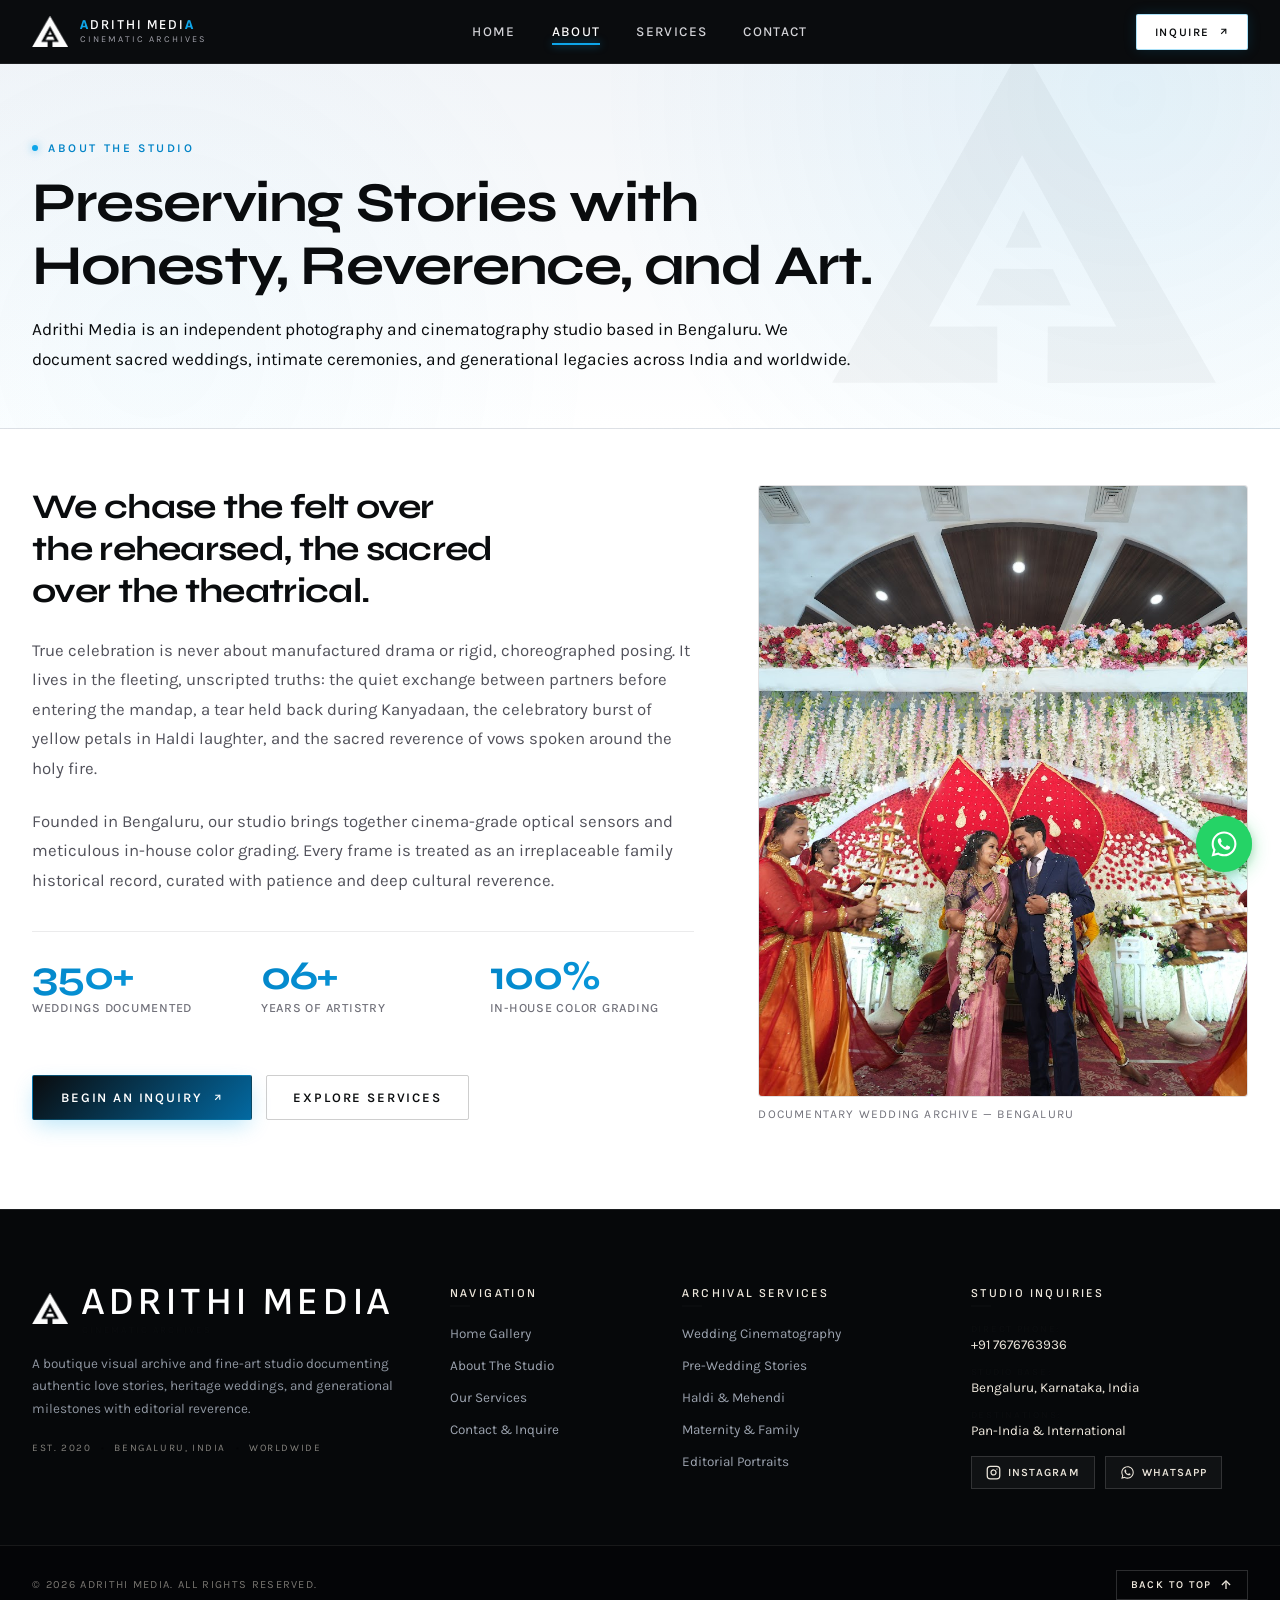
==== commit b2a261b0: "Remove philosophy and physical archival preservation sections from about page" ====
--- a/about.html
+++ b/about.html
@@ -149,6 +149,16 @@
               <span class="stat-label">In-House Color Grading</span>
             </div>
           </div>
+
+          <div style="margin-top: 36px; display: flex; gap: 14px; flex-wrap: wrap;">
+            <a href="contact.html" class="albums-btn-primary">
+              <span>BEGIN AN INQUIRY</span>
+              <svg width="11" height="11" viewBox="0 0 24 24" fill="none" stroke="currentColor" stroke-width="2.5"><line x1="7" y1="17" x2="17" y2="7"></line><polyline points="7 7 17 7 17 17"></polyline></svg>
+            </a>
+            <a href="services.html" class="albums-btn-secondary">
+              <span>EXPLORE SERVICES</span>
+            </a>
+          </div>
         </div>
 
         <div class="manifesto-media-col">
@@ -156,94 +166,6 @@
             <img src="assets/services/candids.jpg" alt="Documentary Wedding Archive — Adrithi Media" class="manifesto-media-img" loading="eager">
           </div>
           <p class="manifesto-caption">Documentary Wedding Archive — Bengaluru</p>
-        </div>
-      </div>
-    </section>
-
-    <!-- ========================================================================
-         SECTION 2: CREATIVE PRINCIPLES
-         ======================================================================== -->
-    <section class="principles-section">
-      <div class="section-container">
-        <div class="section-header-centered">
-          <p class="section-eyebrow">OUR PHILOSOPHY</p>
-          <h2 class="section-title">The Documentary Approach</h2>
-          <p class="section-subtitle">How our observational methodology honors the natural sanctity of your celebration.</p>
-        </div>
-
-        <div class="principles-grid">
-          <div class="principle-card">
-            <span class="principle-number">01</span>
-            <h3 class="principle-title">Unobtrusive Presence</h3>
-            <p class="principle-desc">
-              We work quietly from within the celebration, blending into the atmosphere so rituals flow uninterrupted. No scripted posing or artificial interruptions during key Muhurtham moments.
-            </p>
-          </div>
-
-          <div class="principle-card">
-            <span class="principle-number">02</span>
-            <h3 class="principle-title">Authentic Light &amp; Color</h3>
-            <p class="principle-desc">
-              We honor the natural atmosphere of your venue using high-speed prime optics rather than harsh direct flashes. Every image is color-calibrated to preserve authentic skin complexions and traditional silks.
-            </p>
-          </div>
-
-          <div class="principle-card">
-            <span class="principle-number">03</span>
-            <h3 class="principle-title">Enduring Physical Craft</h3>
-            <p class="principle-desc">
-              A photograph reaches its true purpose when held in hands. We curate handcrafted lay-flat albums printed on museum-grade cotton rag paper, tested to preserve clarity and tone for generations.
-            </p>
-          </div>
-        </div>
-      </div>
-    </section>
-
-    <!-- ========================================================================
-         SECTION 3: HEIRLOOM ARCHIVAL CRAFT & INVITATION
-         ======================================================================== -->
-    <section class="albums-craft-section">
-      <div class="albums-craft-grid">
-        <div class="albums-craft-media">
-          <div class="manifesto-media-wrapper">
-            <img src="assets/images/wedding_rings.jpg" alt="Heirloom Archival Craft — Couple Holding Gold Wedding Rings" class="manifesto-media-img" loading="lazy">
-          </div>
-          <p class="manifesto-caption">Heirloom Archival Craft — Fine Art Paper &amp; Leather</p>
-        </div>
-
-        <div class="albums-craft-content">
-          <p class="section-eyebrow">PHYSICAL ARCHIVAL PRESERVATION</p>
-          <h2 class="section-title">Heirloom Lay-Flat Albums</h2>
-          <p class="manifesto-body">
-            Screens fade, digital drives corrupt, and cloud links expire. A handcrafted physical wedding book is a tangible heirloom that gathers your children and grandchildren around its pages decades from now.
-          </p>
-
-          <div class="albums-features-list">
-            <div class="album-feature-item">
-              <h4>180° Lay-Flat Panoramic Binding</h4>
-              <p>Spreads open completely flat with zero image loss across the center crease, allowing grand mandap moments to stretch across two full pages.</p>
-            </div>
-
-            <div class="album-feature-item">
-              <h4>Museum Cotton Rag Paper</h4>
-              <p>Archival fine-art paper certified for 100+ years of color stability without yellowing or fading over time.</p>
-            </div>
-
-            <div class="album-feature-item">
-              <h4>Full-Grain Leather &amp; Linen Covers</h4>
-              <p>Hand-bound in genuine Italian leather or archival Belgian linen, debossed with custom typography and initials.</p>
-            </div>
-          </div>
-
-          <div class="albums-cta-actions">
-            <a href="contact.html" class="albums-btn-primary">
-              <span>BEGIN AN INQUIRY</span>
-              <svg width="11" height="11" viewBox="0 0 24 24" fill="none" stroke="currentColor" stroke-width="2.5"><line x1="7" y1="17" x2="17" y2="7"></line><polyline points="7 7 17 7 17 17"></polyline></svg>
-            </a>
-            <a href="services.html" class="albums-btn-secondary">
-              <span>EXPLORE SERVICES</span>
-            </a>
-          </div>
         </div>
       </div>
     </section>
--- a/style.css
+++ b/style.css
@@ -1313,24 +1313,53 @@
 
 @media (max-width: 640px) {
   .services-artsy-section {
-    padding: 72px 0 80px;
+    padding: 60px 0 68px;
   }
   .services-artsy-container {
-    padding: 0 20px;
+    padding: 0 16px;
   }
   .services-artsy-header {
-    margin-bottom: 36px;
+    margin-bottom: 28px;
+  }
+  .services-artsy-eyebrow {
+    font-size: 10px;
+    letter-spacing: 0.28em;
+    margin-bottom: 8px;
   }
   .services-artsy-headline {
-    font-size: clamp(1.15rem, 4.6vw, 1.38rem);
-    line-height: 1.28;
+    font-size: clamp(1.2rem, 5vw, 1.45rem);
+    line-height: 1.24;
   }
   .services-artsy-grid {
-    grid-template-columns: 1fr;
-    gap: 18px;
+    grid-template-columns: repeat(2, 1fr);
+    gap: 12px;
+  }
+  .artsy-tile {
+    border-radius: 2px;
+  }
+  .artsy-tile-caption {
+    padding: 24px 12px 14px;
+    gap: 2px;
+  }
+  .artsy-tile-number {
+    font-size: 9.5px;
+    letter-spacing: 0.18em;
+    opacity: 0.85;
+  }
+  .artsy-tile-title {
+    font-size: clamp(0.95rem, 3.6vw, 1.15rem);
+    line-height: 1.18;
   }
   .services-artsy-footer {
-    margin-top: 40px;
+    margin-top: 32px;
+  }
+  .artsy-btn-primary {
+    padding: 12px 24px;
+    font-size: 10.5px;
+    width: 100%;
+    max-width: 320px;
+    justify-content: center;
+    box-sizing: border-box;
   }
 }
 
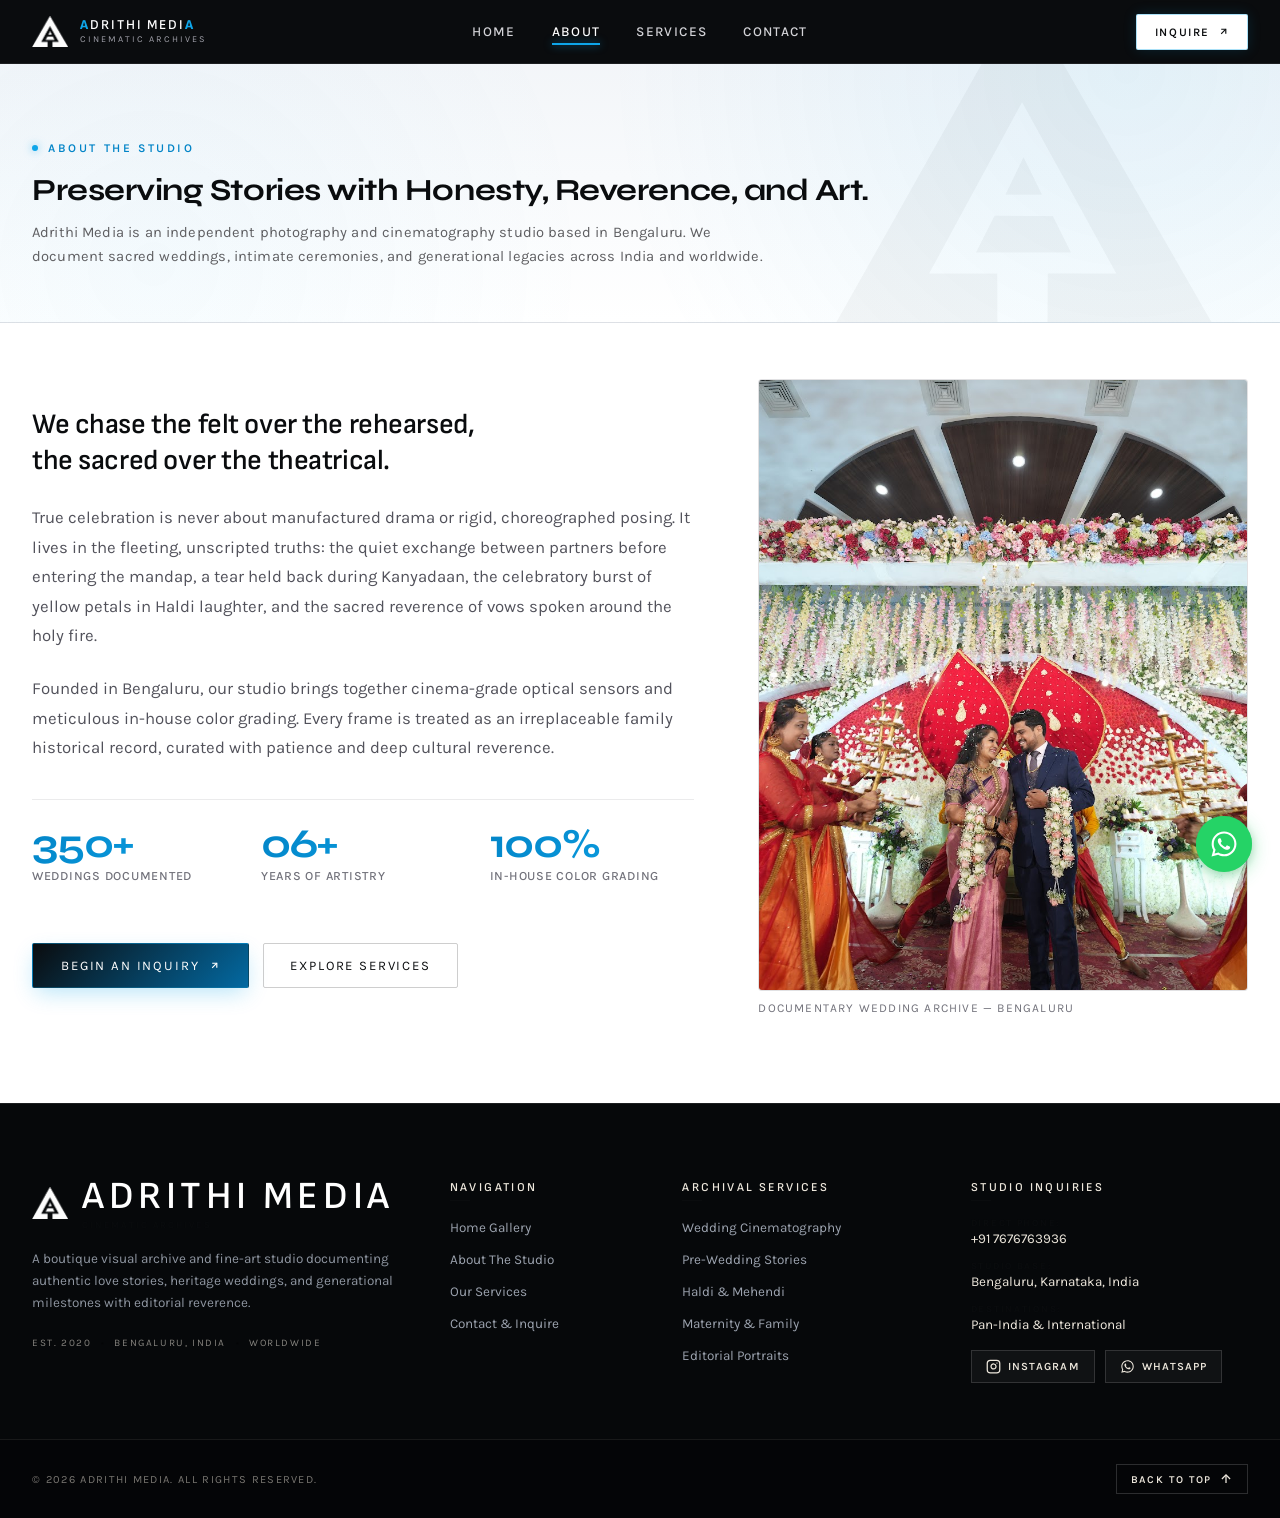
==== commit df105c11: "Standardize typography on About, Services, and Contact pages with Syne, Sofia Sans, and Karla" ====
--- a/about.html
+++ b/about.html
@@ -13,7 +13,7 @@
   
   <!-- Stylesheets -->
   <link rel="stylesheet" href="style.css?v=7.0">
-  <link rel="stylesheet" href="pages.css?v=7.0">
+  <link rel="stylesheet" href="pages.css?v=7.1">
   
   <!-- Favicon -->
   <link rel="icon" href="assets/images/logo_clean_crop.jpg" type="image/jpeg">
--- a/pages.css
+++ b/pages.css
@@ -1,4 +1,11 @@
 :root {
+  /* Brand Typography Architecture */
+  --font-hero-title: 'Syne', -apple-system, BlinkMacSystemFont, sans-serif;
+  --font-heading: 'Sofia Pro', 'Sofia Sans', -apple-system, BlinkMacSystemFont, sans-serif;
+  --font-subtitle: 'Karla', -apple-system, BlinkMacSystemFont, sans-serif;
+  --font-paragraph: 'Karla', -apple-system, BlinkMacSystemFont, sans-serif;
+  --font-button: 'Karla', -apple-system, BlinkMacSystemFont, sans-serif;
+
   --brand-blue: #0EA5E9;
   --brand-blue-deep: #0284C7;
   --brand-blue-dark: #0369A1;
@@ -91,24 +98,26 @@
 
 .page-hero-title {
   font-family: var(--font-hero-title);
-  font-size: clamp(2.3rem, 4.4vw, 4.2rem);
+  font-size: clamp(1.45rem, 2.4vw, 2.15rem);
   font-weight: 700;
-  line-height: 1.12;
-  letter-spacing: -0.025em;
-  color: #0A0C0E;
-  margin: 0 0 18px;
+  line-height: 1.25;
+  letter-spacing: -0.015em;
+  color: #0A0C0E;
+  margin: 0 0 12px;
   text-wrap: balance;
-  max-width: 1040px;
+  max-width: 860px;
 }
 
 .page-hero-subtitle {
   font-family: var(--font-subtitle);
-  font-size: clamp(1.05rem, 1.35vw, 1.22rem);
+  font-size: clamp(0.9rem, 1.15vw, 1.05rem);
   font-weight: 400;
-  line-height: 1.7;
-  color: #0A0C0E !important; /* Pure black as requested */
-  max-width: 820px;
-  margin: 0;
+  line-height: 1.6;
+  letter-spacing: 0.01em;
+  color: #5E5E61;
+  max-width: 760px;
+  margin: 0;
+  text-wrap: balance;
 }
 
 .page-hero-divider {
@@ -172,11 +181,11 @@
 }
 
 .manifesto-lead {
-  font-family: var(--font-hero-title);
-  font-size: clamp(1.75rem, 2.7vw, 2.5rem);
-  font-weight: 700;
-  line-height: 1.22;
-  letter-spacing: -0.02em;
+  font-family: var(--font-heading);
+  font-size: clamp(1.45rem, 2.2vw, 2.05rem);
+  font-weight: 600;
+  line-height: 1.28;
+  letter-spacing: -0.015em;
   color: #0A0C0E;
   margin: 0;
   text-wrap: balance;
@@ -284,11 +293,11 @@
 }
 
 .section-title {
-  font-family: var(--font-hero-title);
-  font-size: clamp(2rem, 3.2vw, 2.85rem);
-  font-weight: 700;
-  line-height: 1.18;
-  letter-spacing: -0.02em;
+  font-family: var(--font-heading);
+  font-size: clamp(1.45rem, 2.2vw, 2.05rem);
+  font-weight: 600;
+  line-height: 1.25;
+  letter-spacing: -0.015em;
   color: #0A0C0E;
   margin: 0 0 14px;
 }
@@ -386,10 +395,10 @@
 }
 
 .founder-quote-banner {
-  font-family: var(--font-hero-title);
-  font-size: clamp(1.6rem, 2.4vw, 2.2rem);
-  font-weight: 700;
-  line-height: 1.25;
+  font-family: var(--font-heading);
+  font-size: clamp(1.35rem, 2vw, 1.8rem);
+  font-weight: 600;
+  line-height: 1.3;
   letter-spacing: -0.015em;
   color: #0A0C0E;
   margin: 0;
@@ -562,7 +571,7 @@
   padding: 14px 28px;
   font-family: var(--font-button);
   font-size: 0.82rem;
-  font-weight: 600;
+  font-weight: 400;
   letter-spacing: 0.14em;
   text-transform: uppercase;
   text-decoration: none;
@@ -589,7 +598,7 @@
   padding: 14px 26px;
   font-family: var(--font-button);
   font-size: 0.82rem;
-  font-weight: 600;
+  font-weight: 400;
   letter-spacing: 0.14em;
   text-transform: uppercase;
   text-decoration: none;
@@ -725,11 +734,11 @@
 }
 
 .cta-headline {
-  font-family: var(--font-hero-title);
-  font-size: clamp(2rem, 3.4vw, 3.2rem);
-  font-weight: 700;
-  line-height: 1.18;
-  letter-spacing: -0.02em;
+  font-family: var(--font-heading);
+  font-size: clamp(1.45rem, 2.4vw, 2.15rem);
+  font-weight: 600;
+  line-height: 1.25;
+  letter-spacing: -0.015em;
   color: #FFFFFF;
   margin: 0 auto 16px;
   max-width: 820px;
@@ -761,7 +770,7 @@
   padding: 15px 32px;
   font-family: var(--font-button);
   font-size: 0.82rem;
-  font-weight: 600;
+  font-weight: 400;
   letter-spacing: 0.14em;
   text-transform: uppercase;
   text-decoration: none;
@@ -784,7 +793,7 @@
   padding: 15px 32px;
   font-family: var(--font-button);
   font-size: 0.82rem;
-  font-weight: 500;
+  font-weight: 400;
   letter-spacing: 0.14em;
   text-transform: uppercase;
   text-decoration: none;
@@ -1030,7 +1039,7 @@
   border-radius: 3px;
   font-family: var(--font-button);
   font-size: 0.78rem;
-  font-weight: 600;
+  font-weight: 400;
   letter-spacing: 0.12em;
   text-transform: uppercase;
   text-decoration: none;
@@ -1162,12 +1171,12 @@
 }
 
 .form-header-title {
-  font-family: var(--font-hero-title);
-  font-size: clamp(1.8rem, 2.6vw, 2.4rem);
-  font-weight: 700;
-  line-height: 1.2;
-  color: #0A0C0E;
-  margin: 0 0 36px;
+  font-family: var(--font-heading);
+  font-size: clamp(1.45rem, 2.2vw, 2rem);
+  font-weight: 600;
+  line-height: 1.25;
+  color: #0A0C0E;
+  margin: 0 0 32px;
 }
 
 .form-section-title {
@@ -1292,7 +1301,7 @@
   padding: 16px 28px;
   font-family: var(--font-button);
   font-size: 0.85rem;
-  font-weight: 600;
+  font-weight: 400;
   letter-spacing: 0.16em;
   text-transform: uppercase;
   cursor: pointer;
@@ -1533,6 +1542,18 @@
 
   .page-hero__inner {
     padding: 104px 20px 40px;
+  }
+
+  .page-hero-title {
+    font-size: clamp(1.15rem, 4.6vw, 1.38rem);
+    line-height: 1.25;
+    letter-spacing: -0.01em;
+  }
+
+  .page-hero-subtitle {
+    font-size: clamp(0.76rem, 2.9vw, 0.86rem);
+    line-height: 1.55;
+    color: #6E6E73;
   }
 
   .trust-ribbon {
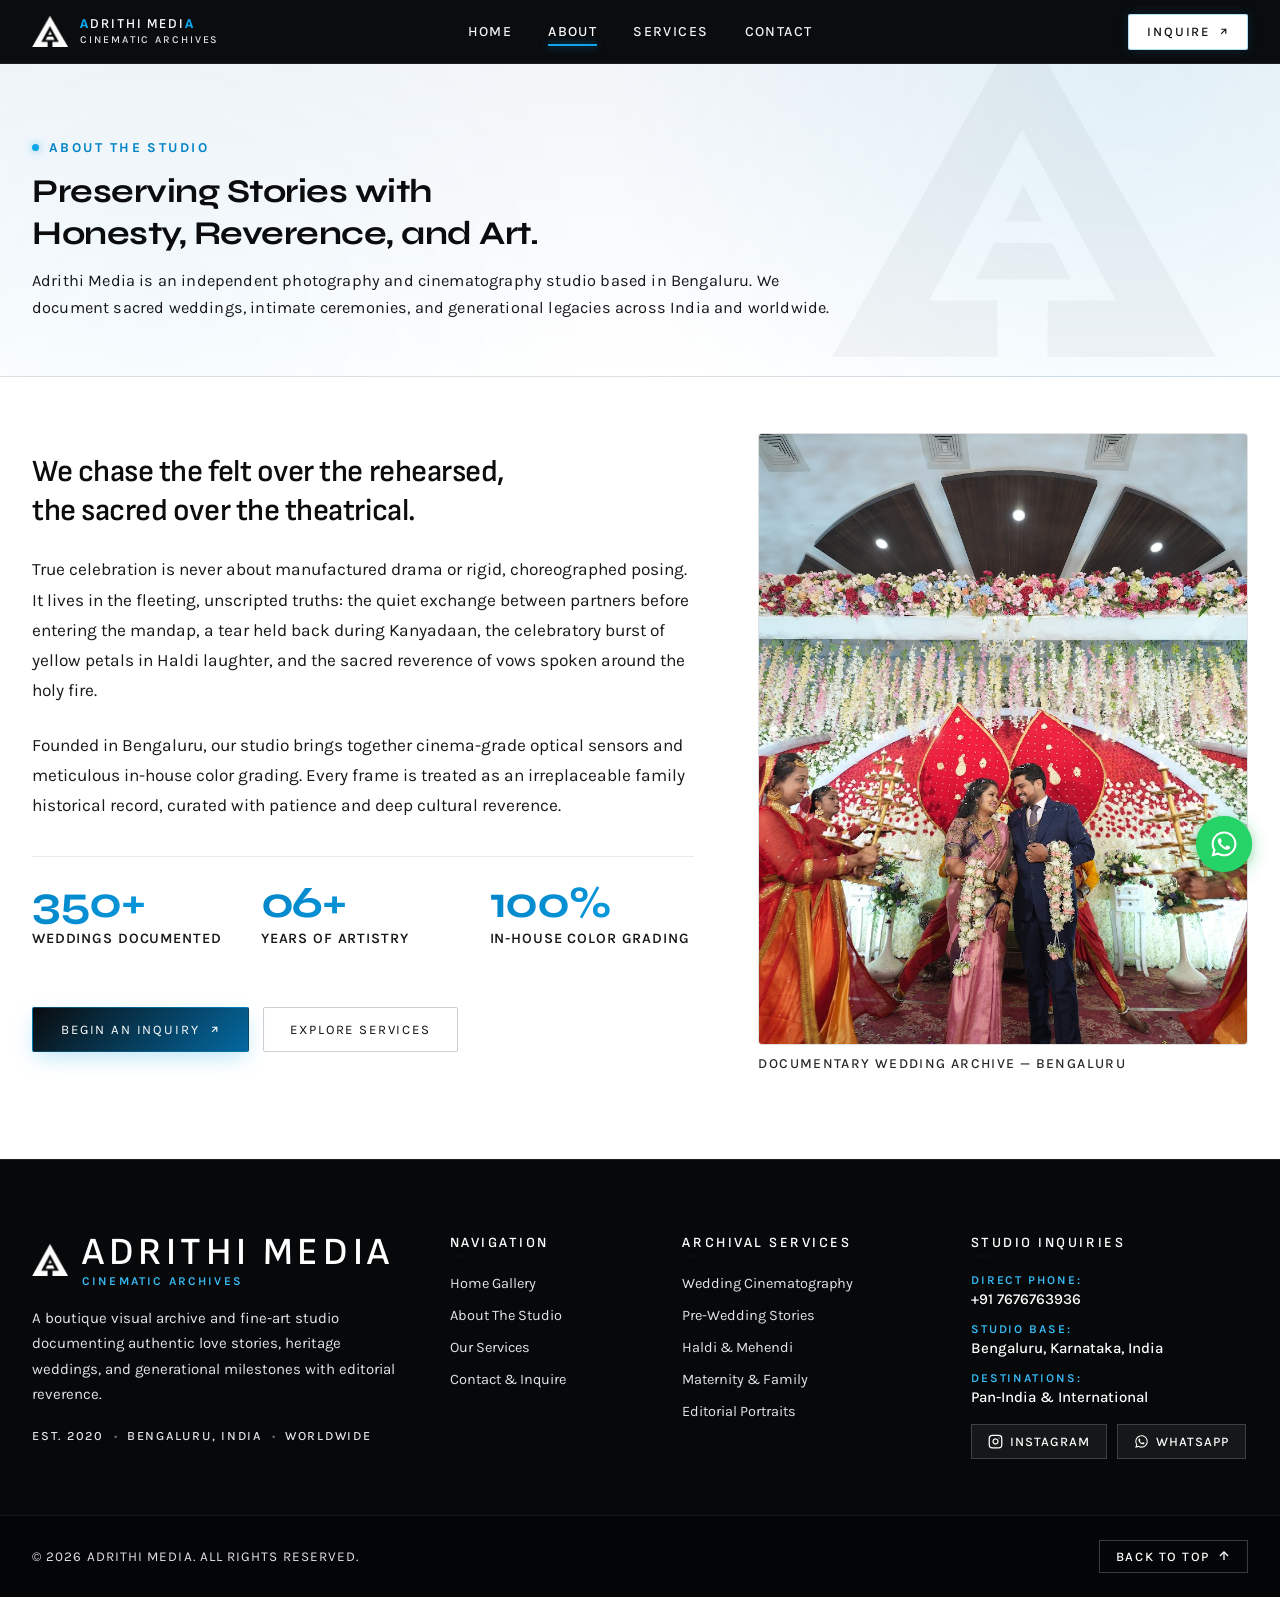
==== commit 562fd1a1: "Elevate site-wide text contrast and font sizes for effortless legibility across laptop and mobile" ====
--- a/about.html
+++ b/about.html
@@ -12,8 +12,8 @@
   <link href="https://fonts.googleapis.com/css2?family=Karla:ital,wght@0,300;0,400;0,500;0,600;0,700;1,400;1,600&family=Sofia+Sans:ital,wght@0,400;0,500;0,600;0,700;0,800;1,600&family=Syne:wght@600;700;800&display=swap" rel="stylesheet">
   
   <!-- Stylesheets -->
-  <link rel="stylesheet" href="style.css?v=7.0">
-  <link rel="stylesheet" href="pages.css?v=7.1">
+  <link rel="stylesheet" href="style.css?v=8.0">
+  <link rel="stylesheet" href="pages.css?v=8.0">
   
   <!-- Favicon -->
   <link rel="icon" href="assets/images/logo_clean_crop.jpg" type="image/jpeg">
--- a/style.css
+++ b/style.css
@@ -323,10 +323,10 @@
 
 .brand-subtitle {
   font-family: var(--font-subtitle);
-  font-size: 9px;
-  letter-spacing: 0.22em;
-  color: #A1A1AA;
-  font-weight: 400;
+  font-size: 10.5px;
+  letter-spacing: 0.18em;
+  color: #E4E4E7;
+  font-weight: 500;
   line-height: 1.1;
   text-transform: uppercase;
   white-space: nowrap;
@@ -349,9 +349,9 @@
 
 .site-nav-link {
   font-family: var(--font-button);
-  font-size: 13.5px;
+  font-size: 14px;
   font-weight: 500;
-  color: #D4D4D8;
+  color: #F4F4F5;
   text-decoration: none;
   letter-spacing: 0.1em;
   text-transform: uppercase;
@@ -402,8 +402,8 @@
   background: #FFFFFF;
   color: #0A0C0E;
   font-family: var(--font-button);
-  font-size: 11.5px;
-  font-weight: 600;
+  font-size: 13px;
+  font-weight: 500;
   letter-spacing: 0.14em;
   text-transform: uppercase;
   text-decoration: none;
@@ -602,26 +602,29 @@
 }
 
 .mobile-nav-item .nav-num {
-  font-family: var(--font-subtitle); font-weight: 400;
-  font-size: 11px;
-  color: #0A0C0E;
+  font-family: var(--font-subtitle);
+  font-size: 13px;
+  font-weight: 600;
+  color: #38BDF8;
   letter-spacing: 0.1em;
 }
 
 .mobile-nav-item .nav-arrow {
   margin-left: auto;
   font-size: 18px;
-  opacity: 0.3;
+  opacity: 0.6;
+  color: #FFFFFF;
   transition: transform 0.2s ease, opacity 0.2s ease;
 }
 
 .mobile-nav-item:hover {
-  color: #0A0C0E;
+  color: #38BDF8;
   padding-left: 20px;
 }
 
 .mobile-nav-item:hover .nav-arrow {
   opacity: 1;
+  color: #38BDF8;
   transform: translateX(4px);
 }
 
@@ -639,40 +642,41 @@
   justify-content: center;
   gap: 8px;
   padding: 14px 20px;
-  background: #0A0C0E;
+  background: #FFFFFF;
   color: #0A0C0E;
   font-family: var(--font-button);
-  font-size: 12px;
-  font-weight: 400;
+  font-size: 13px;
+  font-weight: 600;
   letter-spacing: 0.14em;
   text-transform: uppercase;
   text-decoration: none;
-  border-radius: 0 !important;
+  border-radius: 2px;
   transition: all 0.2s ease;
 }
 
 .mobile-nav-cta:hover {
-  background: #FFFFFF;
+  background: var(--brand-blue, #0EA5E9);
+  color: #FFFFFF;
 }
 
 .mobile-nav-socials {
   display: flex;
   align-items: center;
   justify-content: center;
-  gap: 10px;
-  font-family: var(--font-subtitle); font-weight: 400;
-  font-size: 11px;
-  color: rgba(237, 231, 220, 0.6);
+  gap: 12px;
+  font-family: var(--font-subtitle);
+  font-size: 13px;
+  color: #E4E4E7;
 }
 
 .mobile-nav-socials a {
-  color: rgba(237, 231, 220, 0.7);
+  color: #E4E4E7;
   text-decoration: none;
   transition: color 0.2s ease;
 }
 
 .mobile-nav-socials a:hover {
-  color: #FFFFFF;
+  color: #38BDF8;
 }
 
 /* ==========================================================================
@@ -705,25 +709,25 @@
 
 .hero-stylish-tagline {
   font-family: var(--font-hero-title);
-  font-size: clamp(1.45rem, 2.4vw, 2.15rem);
+  font-size: clamp(1.55rem, 2.6vw, 2.25rem);
   font-weight: 700;
   font-style: normal;
   letter-spacing: -0.015em;
   color: #0A0C0E;
-  line-height: 1.22;
+  line-height: 1.25;
   margin: 0 auto;
-  max-width: 860px;
+  max-width: 900px;
   text-wrap: balance;
 }
 
 .hero-subtitle {
   font-family: var(--font-subtitle);
-  font-size: clamp(0.9rem, 1.15vw, 1.05rem);
+  font-size: clamp(1.02rem, 1.25vw, 1.15rem);
   font-weight: 400;
-  letter-spacing: 0.02em;
-  color: #5E5E61;
-  margin: 6px auto 0;
-  max-width: 720px;
+  letter-spacing: 0.01em;
+  color: #18181B;
+  margin: 8px auto 0;
+  max-width: 780px;
   text-wrap: balance;
 }
 
@@ -749,13 +753,17 @@
     max-width: 32px;
   }
   .brand-title {
-    font-size: 11.5px;
+    font-size: 13px;
+    font-weight: 600;
     letter-spacing: 0.1em;
+    color: #FFFFFF;
     white-space: nowrap;
   }
   .brand-subtitle {
-    font-size: 7.5px;
-    letter-spacing: 0.16em;
+    font-size: 10px;
+    font-weight: 500;
+    letter-spacing: 0.14em;
+    color: #E4E4E7;
     white-space: nowrap;
   }
   .site-navbar__links {
@@ -768,8 +776,9 @@
     gap: 8px;
   }
   .nav-inquire-btn {
-    padding: 5px 11px;
-    font-size: 9.5px;
+    padding: 6px 12px;
+    font-size: 11px;
+    font-weight: 500;
     letter-spacing: 0.1em;
     gap: 4px;
     height: 32px;
@@ -793,14 +802,16 @@
     padding: 0 16px;
   }
   .hero-stylish-tagline {
-    font-size: clamp(1.15rem, 4.6vw, 1.38rem);
+    font-size: clamp(1.35rem, 5.2vw, 1.65rem);
     line-height: 1.25;
     letter-spacing: -0.01em;
+    color: #0A0C0E;
   }
   .hero-subtitle {
-    font-size: clamp(0.76rem, 2.9vw, 0.86rem);
-    margin-top: 4px;
-    color: #6E6E73;
+    font-size: clamp(0.94rem, 3.5vw, 1.05rem);
+    line-height: 1.55;
+    margin-top: 6px;
+    color: #18181B;
   }
   /* Mobile 3D Cinematic Coverflow replaces the desktop SVG on mobile screens */
   .hero-frame-container {
@@ -1146,11 +1157,11 @@
 
 .services-artsy-eyebrow {
   font-family: var(--font-subtitle);
-  font-size: 11px;
-  font-weight: 400;
-  letter-spacing: 0.35em;
+  font-size: 13px;
+  font-weight: 600;
+  letter-spacing: 0.22em;
   text-transform: uppercase;
-  color: #0A0C0E;
+  color: #0284C7;
   margin: 0 0 14px 0;
 }
 
@@ -1234,10 +1245,10 @@
 
 .artsy-tile-number {
   font-family: var(--font-subtitle);
-  font-size: 11px;
-  font-weight: 400;
-  letter-spacing: 0.25em;
-  color: rgba(255, 255, 255, 0.85);
+  font-size: 12.5px;
+  font-weight: 500;
+  letter-spacing: 0.22em;
+  color: #FFFFFF;
   text-transform: uppercase;
 }
 
@@ -1270,9 +1281,9 @@
   background: #0A0C0E;
   color: #FFFFFF;
   font-family: var(--font-button);
-  font-size: 11.5px;
-  font-weight: 400;
-  letter-spacing: 0.16em;
+  font-size: 13.5px;
+  font-weight: 500;
+  letter-spacing: 0.14em;
   text-transform: uppercase;
   text-decoration: none;
   border: 1px solid #0A0C0E;
@@ -1322,13 +1333,15 @@
     margin-bottom: 28px;
   }
   .services-artsy-eyebrow {
-    font-size: 10px;
-    letter-spacing: 0.28em;
+    font-size: 12px;
+    font-weight: 600;
+    letter-spacing: 0.22em;
+    color: #0284C7;
     margin-bottom: 8px;
   }
   .services-artsy-headline {
-    font-size: clamp(1.2rem, 5vw, 1.45rem);
-    line-height: 1.24;
+    font-size: clamp(1.28rem, 5vw, 1.55rem);
+    line-height: 1.25;
   }
   .services-artsy-grid {
     grid-template-columns: repeat(2, 1fr);
@@ -1342,20 +1355,24 @@
     gap: 2px;
   }
   .artsy-tile-number {
-    font-size: 9.5px;
-    letter-spacing: 0.18em;
-    opacity: 0.85;
+    font-size: 11.5px;
+    font-weight: 500;
+    letter-spacing: 0.16em;
+    color: #FFFFFF;
+    opacity: 1;
   }
   .artsy-tile-title {
-    font-size: clamp(0.95rem, 3.6vw, 1.15rem);
-    line-height: 1.18;
+    font-size: clamp(1.05rem, 3.8vw, 1.25rem);
+    font-weight: 600;
+    line-height: 1.2;
   }
   .services-artsy-footer {
     margin-top: 32px;
   }
   .artsy-btn-primary {
-    padding: 12px 24px;
-    font-size: 10.5px;
+    padding: 13px 24px;
+    font-size: 13px;
+    font-weight: 500;
     width: 100%;
     max-width: 320px;
     justify-content: center;
@@ -1411,9 +1428,9 @@
 
 .contact-faq-eyebrow {
   font-family: var(--font-subtitle);
-  font-size: 11px;
-  letter-spacing: 0.24em;
-  color: #B5BAC3;
+  font-size: 13px;
+  letter-spacing: 0.22em;
+  color: #38BDF8;
   text-transform: uppercase;
   font-weight: 600;
 }
@@ -1429,9 +1446,9 @@
 
 .contact-faq-subtitle {
   font-family: var(--font-subtitle);
-  font-size: 14.5px;
-  line-height: 1.6;
-  color: #8E939E;
+  font-size: 15.5px;
+  line-height: 1.65;
+  color: #F4F4F5;
   margin: 0;
   max-width: 520px;
 }
@@ -1509,9 +1526,9 @@
 
 .contact-faq-answer p {
   font-family: var(--font-paragraph);
-  font-size: 13.5px;
-  line-height: 1.65;
-  color: #B5BAC3;
+  font-size: 15px;
+  line-height: 1.7;
+  color: #F4F4F5;
   margin: 0;
 }
 
@@ -1577,10 +1594,10 @@
 
 .contact-eyebrow {
   font-family: var(--font-subtitle);
-  font-size: 11px;
+  font-size: 13px;
   font-weight: 600;
-  letter-spacing: 0.28em;
-  color: #B5BAC3;
+  letter-spacing: 0.24em;
+  color: #38BDF8;
   text-transform: uppercase;
 }
 
@@ -1598,9 +1615,9 @@
 
 .contact-subtext {
   font-family: var(--font-subtitle);
-  font-size: 13.5px;
-  line-height: 1.6;
-  color: #D4D4D8;
+  font-size: 15.5px;
+  line-height: 1.65;
+  color: #F4F4F5;
   margin: 0;
   max-width: 440px;
 }
@@ -1609,13 +1626,14 @@
   display: inline-flex;
   align-items: center;
   gap: 8px;
-  padding: 7px 16px;
+  padding: 8px 18px;
   border-radius: 9999px;
   background: rgba(255, 255, 255, 0.08);
   border: 1px solid rgba(255, 255, 255, 0.14);
   font-family: var(--font-subtitle);
-  font-size: 11px;
-  color: #EDE7DC;
+  font-size: 13px;
+  color: #FFFFFF;
+  font-weight: 500;
   letter-spacing: 0.04em;
   margin-top: 4px;
 }
@@ -2491,17 +2509,18 @@
 
 .footer-brand-tag {
   font-family: var(--font-subtitle);
-  font-size: 9.5px;
-  letter-spacing: 0.22em;
-  color: #0A0C0E;
-  font-weight: 400;
+  font-size: 12px;
+  letter-spacing: 0.18em;
+  color: #38BDF8;
+  font-weight: 600;
+  text-transform: uppercase;
 }
 
 .footer-brand-desc {
   font-family: var(--font-paragraph); font-weight: 400;
-  font-size: 13.5px;
-  line-height: 1.65;
-  color: #8E95A0;
+  font-size: 15px;
+  line-height: 1.68;
+  color: #E4E4E7;
   max-width: 380px;
 }
 
@@ -2514,25 +2533,25 @@
 }
 
 .footer-brand-meta .meta-tag {
-  font-family: var(--font-subtitle); font-weight: 400;
-  font-size: 10px;
-  letter-spacing: 0.16em;
-  color: rgba(237, 231, 220, 0.55);
+  font-family: var(--font-subtitle); font-weight: 500;
+  font-size: 12.5px;
+  letter-spacing: 0.14em;
+  color: #E4E4E7;
 }
 
 .footer-brand-meta .meta-divider {
-  color: rgba(0, 0, 0, 0.4);
-  font-size: 10px;
+  color: rgba(255, 255, 255, 0.4);
+  font-size: 12px;
 }
 
 /* Column Common Titles */
 .footer-col-title {
   font-family: var(--font-heading);
-  font-size: 12px;
+  font-size: 14px;
   font-weight: 600;
-  letter-spacing: 0.2em;
+  letter-spacing: 0.18em;
   text-transform: uppercase;
-  color: #EDE7DC;
+  color: #FFFFFF;
   margin-bottom: 22px;
   position: relative;
   display: inline-block;
@@ -2560,8 +2579,8 @@
 
 .footer-nav-link {
   font-family: var(--font-button); font-weight: 400;
-  font-size: 13.5px;
-  color: #9CA3AF;
+  font-size: 14.5px;
+  color: #E4E4E7;
   text-decoration: none;
   transition: all 0.2s ease;
   display: inline-block;
@@ -2569,7 +2588,7 @@
 }
 
 .footer-nav-link:hover {
-  color: #EDE7DC;
+  color: #38BDF8;
   transform: translateX(4px);
 }
 
@@ -2577,9 +2596,9 @@
   background: transparent;
   border: none;
   padding: 0;
-  color: #9CA3AF;
+  color: #E4E4E7;
   font-family: var(--font-button); font-weight: 400;
-  font-size: 13.5px;
+  font-size: 14.5px;
   text-align: left;
   cursor: pointer;
   transition: all 0.2s ease;
@@ -2591,15 +2610,15 @@
 
 .footer-service-btn::before {
   content: '—';
-  color: rgba(255, 255, 255, 0.5);
-  font-size: 11px;
+  color: #38BDF8;
+  font-size: 12px;
   opacity: 0;
   transform: translateX(-4px);
   transition: all 0.2s ease;
 }
 
 .footer-service-btn:hover {
-  color: #EDE7DC;
+  color: #38BDF8;
   transform: translateX(4px);
 }
 
@@ -2622,23 +2641,25 @@
 }
 
 .footer-detail-label {
-  font-family: var(--font-subtitle); font-weight: 400;
-  font-size: 9.5px;
-  letter-spacing: 0.18em;
-  color: #0A0C0E;
+  font-family: var(--font-subtitle);
+  font-size: 12px;
+  letter-spacing: 0.16em;
+  color: #38BDF8;
   font-weight: 600;
+  text-transform: uppercase;
 }
 
 .footer-detail-val {
-  font-family: var(--font-paragraph); font-weight: 400;
-  font-size: 13.5px;
-  color: #EDE7DC;
+  font-family: var(--font-paragraph);
+  font-size: 15px;
+  font-weight: 500;
+  color: #FFFFFF;
   text-decoration: none;
   transition: color 0.2s ease;
 }
 
 a.footer-detail-val:hover {
-  color: #FFFFFF;
+  color: #38BDF8;
 }
 
 /* Live Booking Status Pill */
@@ -2669,11 +2690,11 @@
 }
 
 .live-status-text {
-  font-family: var(--font-subtitle); font-weight: 400;
-  font-size: 9px;
-  letter-spacing: 0.16em;
-  font-weight: 700;
-  color: #EDE7DC;
+  font-family: var(--font-subtitle);
+  font-size: 12px;
+  letter-spacing: 0.14em;
+  font-weight: 600;
+  color: #FFFFFF;
 }
 
 /* Footer Social Buttons */
@@ -2689,22 +2710,22 @@
   display: inline-flex;
   align-items: center;
   gap: 7px;
-  padding: 8px 14px;
-  background: rgba(255, 255, 255, 0.04);
-  border: 1px solid rgba(255, 255, 255, 0.14);
-  color: #EDE7DC;
-  font-family: var(--font-subtitle); font-weight: 400;
-  font-size: 11px;
-  font-weight: 600;
-  letter-spacing: 0.1em;
+  padding: 9px 16px;
+  background: rgba(255, 255, 255, 0.06);
+  border: 1px solid rgba(255, 255, 255, 0.18);
+  color: #FFFFFF;
+  font-family: var(--font-subtitle);
+  font-size: 13px;
+  font-weight: 500;
+  letter-spacing: 0.08em;
   text-decoration: none;
   border-radius: 0 !important;
   transition: all 0.2s ease;
 }
 
 .footer-social-btn:hover {
-  background: #EDE7DC;
-  border-color: #EDE7DC;
+  background: #FFFFFF;
+  border-color: #FFFFFF;
   color: #0A0C0E;
   transform: translateY(-2px);
 }
@@ -2727,17 +2748,17 @@
 }
 
 .footer-copy {
-  font-family: var(--font-paragraph); font-weight: 400;
-  font-size: 11px;
-  letter-spacing: 0.12em;
-  color: rgba(237, 231, 220, 0.5);
+  font-family: var(--font-paragraph);
+  font-size: 13.5px;
+  letter-spacing: 0.08em;
+  color: #E4E4E7;
 }
 
 .footer-tagline {
-  font-family: var(--font-subtitle); font-weight: 400;
-  font-size: 10px;
-  letter-spacing: 0.22em;
-  color: #0A0C0E;
+  font-family: var(--font-subtitle);
+  font-size: 12.5px;
+  letter-spacing: 0.16em;
+  color: #38BDF8;
   font-weight: 600;
 }
 
@@ -2746,9 +2767,17 @@
   align-items: center;
   gap: 7px;
   background: transparent;
-  border: 1px solid rgba(255, 255, 255, 0.16);
-  color: #EDE7DC;
-  font-family: var(--font-button); font-weight: 400;
+  border: 1px solid rgba(255, 255, 255, 0.22);
+  color: #FFFFFF;
+  font-family: var(--font-button);
+  font-size: 13px;
+  font-weight: 500;
+  letter-spacing: 0.12em;
+  padding: 8px 16px;
+  cursor: pointer;
+  border-radius: 0 !important;
+  transition: all 0.2s ease;
+}
   font-size: 10.5px;
   font-weight: 600;
   letter-spacing: 0.16em;
@@ -2827,10 +2856,11 @@
   background: transparent;
   border: none;
   padding: 0;
-  font-family: var(--font-button); font-weight: 400;
-  font-size: 11px;
-  letter-spacing: 0.1em;
-  color: #9CA3AF;
+  font-family: var(--font-button);
+  font-size: 13px;
+  font-weight: 400;
+  letter-spacing: 0.08em;
+  color: #E4E4E7;
   cursor: pointer;
   border-radius: 0 !important;
   transition: all 0.2s ease;
@@ -3633,8 +3663,8 @@
   background: #0A0C0E;
   color: #FFFFFF;
   font-family: var(--font-button);
-  font-size: 11.5px;
-  font-weight: 600;
+  font-size: 13px;
+  font-weight: 500;
   letter-spacing: 0.1em;
   text-transform: uppercase;
   padding: 8px 16px;
--- a/pages.css
+++ b/pages.css
@@ -78,9 +78,9 @@
   align-items: center;
   gap: 10px;
   font-family: var(--font-subtitle);
-  font-size: 0.74rem;
-  font-weight: 600;
-  letter-spacing: 0.22em;
+  font-size: 0.85rem;
+  font-weight: 700;
+  letter-spacing: 0.18em;
   text-transform: uppercase;
   color: var(--brand-blue-deep, #0284C7);
   margin-bottom: 16px;
@@ -89,8 +89,8 @@
 .page-hero-meta::before {
   content: '';
   display: inline-block;
-  width: 6px;
-  height: 6px;
+  width: 7px;
+  height: 7px;
   border-radius: 50%;
   background: var(--brand-blue, #0EA5E9);
   box-shadow: 0 0 8px rgba(14, 165, 233, 0.6);
@@ -98,24 +98,24 @@
 
 .page-hero-title {
   font-family: var(--font-hero-title);
-  font-size: clamp(1.45rem, 2.4vw, 2.15rem);
+  font-size: clamp(1.55rem, 2.6vw, 2.25rem);
   font-weight: 700;
   line-height: 1.25;
   letter-spacing: -0.015em;
   color: #0A0C0E;
-  margin: 0 0 12px;
+  margin: 0 0 14px;
   text-wrap: balance;
-  max-width: 860px;
+  max-width: 900px;
 }
 
 .page-hero-subtitle {
   font-family: var(--font-subtitle);
-  font-size: clamp(0.9rem, 1.15vw, 1.05rem);
+  font-size: clamp(1.02rem, 1.25vw, 1.15rem);
   font-weight: 400;
-  line-height: 1.6;
+  line-height: 1.65;
   letter-spacing: 0.01em;
-  color: #5E5E61;
-  max-width: 760px;
+  color: #18181B;
+  max-width: 800px;
   margin: 0;
   text-wrap: balance;
 }
@@ -182,7 +182,7 @@
 
 .manifesto-lead {
   font-family: var(--font-heading);
-  font-size: clamp(1.45rem, 2.2vw, 2.05rem);
+  font-size: clamp(1.55rem, 2.4vw, 2.2rem);
   font-weight: 600;
   line-height: 1.28;
   letter-spacing: -0.015em;
@@ -193,9 +193,9 @@
 
 .manifesto-body {
   font-family: var(--font-paragraph);
-  font-size: 1.05rem;
+  font-size: 1.08rem;
   line-height: 1.75;
-  color: #52525B;
+  color: #18181B;
   margin: 0;
 }
 
@@ -216,7 +216,7 @@
 
 .stat-number {
   font-family: var(--font-hero-title);
-  font-size: clamp(2rem, 3.2vw, 2.8rem);
+  font-size: clamp(2.2rem, 3.5vw, 3rem);
   font-weight: 700;
   line-height: 1;
   background: linear-gradient(135deg, #0284C7 0%, #0EA5E9 100%);
@@ -228,11 +228,11 @@
 
 .stat-label {
   font-family: var(--font-subtitle);
-  font-size: 0.78rem;
-  font-weight: 500;
+  font-size: 0.9rem;
+  font-weight: 600;
   letter-spacing: 0.06em;
   text-transform: uppercase;
-  color: #71717A;
+  color: #18181B;
 }
 
 .manifesto-media-wrapper {
@@ -254,10 +254,11 @@
 
 .manifesto-caption {
   font-family: var(--font-subtitle);
-  font-size: 0.75rem;
+  font-size: 0.86rem;
+  font-weight: 500;
   letter-spacing: 0.1em;
   text-transform: uppercase;
-  color: #71717A;
+  color: #27272A;
   margin-top: 10px;
 }
 
@@ -284,9 +285,9 @@
 
 .section-eyebrow {
   font-family: var(--font-subtitle);
-  font-size: 0.72rem;
-  font-weight: 600;
-  letter-spacing: 0.22em;
+  font-size: 0.84rem;
+  font-weight: 700;
+  letter-spacing: 0.18em;
   text-transform: uppercase;
   color: var(--brand-blue-deep, #0284C7);
   margin-bottom: 12px;
@@ -294,7 +295,7 @@
 
 .section-title {
   font-family: var(--font-heading);
-  font-size: clamp(1.45rem, 2.2vw, 2.05rem);
+  font-size: clamp(1.6rem, 2.4vw, 2.2rem);
   font-weight: 600;
   line-height: 1.25;
   letter-spacing: -0.015em;
@@ -304,9 +305,9 @@
 
 .section-subtitle {
   font-family: var(--font-paragraph);
-  font-size: 1.05rem;
-  line-height: 1.65;
-  color: #52525B;
+  font-size: 1.08rem;
+  line-height: 1.7;
+  color: #18181B;
   margin: 0;
 }
 
@@ -735,7 +736,7 @@
 
 .cta-headline {
   font-family: var(--font-heading);
-  font-size: clamp(1.45rem, 2.4vw, 2.15rem);
+  font-size: clamp(1.6rem, 2.5vw, 2.3rem);
   font-weight: 600;
   line-height: 1.25;
   letter-spacing: -0.015em;
@@ -746,9 +747,9 @@
 
 .cta-subtext {
   font-family: var(--font-paragraph);
-  font-size: 1.1rem;
-  line-height: 1.6;
-  color: #A1A1AA;
+  font-size: 1.15rem;
+  line-height: 1.68;
+  color: #F4F4F5;
   max-width: 640px;
   margin: 0 auto 36px;
 }
@@ -769,9 +770,9 @@
   color: #0A0C0E;
   padding: 15px 32px;
   font-family: var(--font-button);
-  font-size: 0.82rem;
-  font-weight: 400;
-  letter-spacing: 0.14em;
+  font-size: 0.92rem;
+  font-weight: 500;
+  letter-spacing: 0.12em;
   text-transform: uppercase;
   text-decoration: none;
   border-radius: 2px;
@@ -789,12 +790,12 @@
   gap: 8px;
   background: transparent;
   color: #FFFFFF;
-  border: 1px solid rgba(255, 255, 255, 0.25);
+  border: 1px solid rgba(255, 255, 255, 0.35);
   padding: 15px 32px;
   font-family: var(--font-button);
-  font-size: 0.82rem;
-  font-weight: 400;
-  letter-spacing: 0.14em;
+  font-size: 0.92rem;
+  font-weight: 500;
+  letter-spacing: 0.12em;
   text-transform: uppercase;
   text-decoration: none;
   border-radius: 2px;
@@ -902,15 +903,16 @@
   position: absolute;
   top: 16px;
   left: 16px;
-  background: rgba(10, 12, 14, 0.85);
-  border: 1px solid rgba(14, 165, 233, 0.45);
-  padding: 5px 12px;
+  background: rgba(10, 12, 14, 0.88);
+  border: 1px solid rgba(14, 165, 233, 0.5);
+  padding: 6px 14px;
   border-radius: 2px;
   font-family: var(--font-subtitle);
-  font-size: 0.72rem;
+  font-size: 0.84rem;
+  font-weight: 600;
   letter-spacing: 0.12em;
   text-transform: uppercase;
-  color: #0EA5E9;
+  color: #38BDF8;
   backdrop-filter: blur(8px);
 }
 
@@ -919,12 +921,12 @@
   position: absolute;
   top: 16px;
   right: 16px;
-  background: rgba(10, 12, 14, 0.85);
-  border: 1px solid rgba(255, 255, 255, 0.2);
-  padding: 5px 12px;
+  background: rgba(10, 12, 14, 0.88);
+  border: 1px solid rgba(255, 255, 255, 0.3);
+  padding: 6px 14px;
   border-radius: 2px;
   font-family: var(--font-heading);
-  font-size: 0.76rem;
+  font-size: 0.84rem;
   font-weight: 600;
   letter-spacing: 0.08em;
   color: #FFFFFF;
@@ -941,7 +943,7 @@
 
 .service-card-title {
   font-family: var(--font-heading);
-  font-size: 1.35rem;
+  font-size: 1.42rem;
   font-weight: 600;
   line-height: 1.3;
   color: #0A0C0E;
@@ -955,10 +957,10 @@
 
 .service-card-desc {
   font-family: var(--font-paragraph);
-  font-size: 0.95rem;
+  font-size: 1.04rem;
   font-weight: 400;
-  line-height: 1.65;
-  color: #52525B;
+  line-height: 1.68;
+  color: #18181B;
   margin: 0 0 20px;
 }
 
@@ -974,7 +976,7 @@
 
 .deliverables-label {
   font-family: var(--font-subtitle);
-  font-size: 0.72rem;
+  font-size: 0.84rem;
   font-weight: 700;
   letter-spacing: 0.14em;
   text-transform: uppercase;
@@ -993,9 +995,9 @@
 
 .deliverables-list li {
   font-family: var(--font-paragraph);
-  font-size: 0.86rem;
+  font-size: 0.94rem;
   font-weight: 500;
-  color: #27272A;
+  color: #18181B;
   display: flex;
   align-items: center;
   gap: 8px;
@@ -1022,24 +1024,24 @@
 
 .service-crew-chip {
   font-family: var(--font-subtitle);
-  font-size: 0.76rem;
-  font-weight: 500;
+  font-size: 0.88rem;
+  font-weight: 600;
   letter-spacing: 0.04em;
-  color: #71717A;
+  color: #18181B;
 }
 
 .service-inquire-link {
   display: inline-flex;
   align-items: center;
   gap: 6px;
-  padding: 10px 18px;
+  padding: 12px 22px;
   background: #0A0C0E;
   color: #FFFFFF;
   border: 1px solid #0A0C0E;
   border-radius: 3px;
   font-family: var(--font-button);
-  font-size: 0.78rem;
-  font-weight: 400;
+  font-size: 0.9rem;
+  font-weight: 500;
   letter-spacing: 0.12em;
   text-transform: uppercase;
   text-decoration: none;
@@ -1104,15 +1106,16 @@
   gap: 16px;
   cursor: pointer;
   font-family: var(--font-heading);
-  font-size: 1.15rem;
+  font-size: 1.2rem;
   font-weight: 600;
   color: #0A0C0E;
 }
 
 .faq-icon {
   font-family: monospace;
-  font-size: 1.25rem;
-  color: #71717A;
+  font-size: 1.35rem;
+  font-weight: 700;
+  color: #0A0C0E;
   transition: transform 0.2s ease;
 }
 
@@ -1134,9 +1137,9 @@
 
 .faq-answer p {
   font-family: var(--font-paragraph);
-  font-size: 0.98rem;
-  line-height: 1.7;
-  color: #52525B;
+  font-size: 1.05rem;
+  line-height: 1.75;
+  color: #18181B;
   margin: 0;
 }
 
@@ -1161,9 +1164,9 @@
 
 .form-header-badge {
   font-family: var(--font-subtitle);
-  font-size: 0.72rem;
-  font-weight: 600;
-  letter-spacing: 0.2em;
+  font-size: 0.85rem;
+  font-weight: 700;
+  letter-spacing: 0.18em;
   text-transform: uppercase;
   color: var(--brand-blue-deep, #0284C7);
   display: block;
@@ -1172,7 +1175,7 @@
 
 .form-header-title {
   font-family: var(--font-heading);
-  font-size: clamp(1.45rem, 2.2vw, 2rem);
+  font-size: clamp(1.6rem, 2.4vw, 2.15rem);
   font-weight: 600;
   line-height: 1.25;
   color: #0A0C0E;
@@ -1181,7 +1184,7 @@
 
 .form-section-title {
   font-family: var(--font-heading);
-  font-size: 1.05rem;
+  font-size: 1.15rem;
   font-weight: 600;
   color: #0A0C0E;
   letter-spacing: 0.04em;
@@ -1205,11 +1208,11 @@
 
 .form-label {
   font-family: var(--font-subtitle);
-  font-size: 0.74rem;
-  font-weight: 600;
-  letter-spacing: 0.14em;
-  text-transform: uppercase;
-  color: #52525B;
+  font-size: 0.85rem;
+  font-weight: 600;
+  letter-spacing: 0.12em;
+  text-transform: uppercase;
+  color: #18181B;
 }
 
 .form-input,
@@ -1217,11 +1220,11 @@
 .form-textarea {
   width: 100%;
   background: #FAFAFA;
-  border: 1px solid rgba(10, 12, 14, 0.12);
+  border: 1px solid rgba(10, 12, 14, 0.15);
   border-radius: 2px;
-  padding: 13px 16px;
-  font-family: var(--font-paragraph);
-  font-size: 0.96rem;
+  padding: 14px 16px;
+  font-family: var(--font-paragraph);
+  font-size: 1rem;
   color: #0A0C0E;
   outline: none;
   transition: border-color 0.2s ease, background 0.2s ease;
@@ -1272,7 +1275,7 @@
 
 .budget-btn-amount {
   font-family: var(--font-heading);
-  font-size: 0.95rem;
+  font-size: 1.05rem;
   font-weight: 600;
   color: #0A0C0E;
 }
@@ -1283,12 +1286,13 @@
 
 .budget-btn-label {
   font-family: var(--font-subtitle);
-  font-size: 0.72rem;
-  color: #71717A;
+  font-size: 0.85rem;
+  font-weight: 500;
+  color: #27272A;
 }
 
 .budget-btn.active .budget-btn-label {
-  color: #D4D4D8;
+  color: #FFFFFF;
 }
 
 .form-submit-btn {
@@ -1300,9 +1304,9 @@
   border-radius: 2px;
   padding: 16px 28px;
   font-family: var(--font-button);
-  font-size: 0.85rem;
-  font-weight: 400;
-  letter-spacing: 0.16em;
+  font-size: 0.95rem;
+  font-weight: 500;
+  letter-spacing: 0.14em;
   text-transform: uppercase;
   cursor: pointer;
   display: inline-flex;
@@ -1345,9 +1349,9 @@
 
 .studio-direct-intro .contact-card-sub {
   font-family: var(--font-paragraph);
-  font-size: 0.92rem;
-  line-height: 1.6;
-  color: #52525B;
+  font-size: 1.04rem;
+  line-height: 1.68;
+  color: #18181B;
   margin: 0;
 }
 
@@ -1385,7 +1389,6 @@
   transition: all 0.25s ease;
 }
 
-
 .contact-direct-card:hover .contact-card-icon {
   background: var(--brand-blue-deep, #0284C7);
   color: #FFFFFF;
@@ -1401,16 +1404,16 @@
 
 .contact-card-label {
   font-family: var(--font-subtitle);
-  font-size: 0.72rem;
-  font-weight: 600;
+  font-size: 0.84rem;
+  font-weight: 700;
   letter-spacing: 0.16em;
   text-transform: uppercase;
-  color: #71717A;
+  color: var(--brand-blue-deep, #0284C7);
 }
 
 .contact-card-val {
   font-family: var(--font-heading);
-  font-size: 1.25rem;
+  font-size: 1.32rem;
   font-weight: 600;
   color: #0A0C0E;
   margin: 0;
@@ -1418,9 +1421,9 @@
 
 .contact-card-sub {
   font-family: var(--font-paragraph);
-  font-size: 0.88rem;
-  line-height: 1.5;
-  color: #52525B;
+  font-size: 0.96rem;
+  line-height: 1.55;
+  color: #18181B;
   margin: 2px 0 0;
 }
 
@@ -1444,9 +1447,9 @@
 
 .location-desc {
   font-family: var(--font-paragraph);
-  font-size: 0.94rem;
-  line-height: 1.65;
-  color: #A1A1AA;
+  font-size: 1.02rem;
+  line-height: 1.7;
+  color: #F4F4F5;
   margin: 0;
 }
 
@@ -1460,14 +1463,15 @@
 
 .location-badge {
   background: rgba(255, 255, 255, 0.08);
-  border: 1px solid rgba(255, 255, 255, 0.12);
-  padding: 5px 12px;
+  border: 1px solid rgba(255, 255, 255, 0.18);
+  padding: 6px 14px;
   border-radius: 2px;
   font-family: var(--font-subtitle);
-  font-size: 0.72rem;
+  font-size: 0.85rem;
+  font-weight: 500;
   letter-spacing: 0.1em;
   text-transform: uppercase;
-  color: #E4E4E7;
+  color: #FFFFFF;
 }
 
 .privacy-commitment-card {
@@ -1482,7 +1486,7 @@
 
 .privacy-card-title {
   font-family: var(--font-heading);
-  font-size: 0.98rem;
+  font-size: 1.05rem;
   font-weight: 600;
   color: #0A0C0E;
   margin: 0;
@@ -1490,9 +1494,9 @@
 
 .privacy-card-text {
   font-family: var(--font-paragraph);
-  font-size: 0.88rem;
-  line-height: 1.6;
-  color: #52525B;
+  font-size: 0.96rem;
+  line-height: 1.65;
+  color: #18181B;
   margin: 0;
 }
 
@@ -1545,15 +1549,15 @@
   }
 
   .page-hero-title {
-    font-size: clamp(1.15rem, 4.6vw, 1.38rem);
+    font-size: clamp(1.35rem, 5.2vw, 1.65rem);
     line-height: 1.25;
     letter-spacing: -0.01em;
   }
 
   .page-hero-subtitle {
-    font-size: clamp(0.76rem, 2.9vw, 0.86rem);
-    line-height: 1.55;
-    color: #6E6E73;
+    font-size: clamp(0.94rem, 3.5vw, 1.05rem);
+    line-height: 1.6;
+    color: #18181B;
   }
 
   .trust-ribbon {
@@ -1628,8 +1632,9 @@
   .filter-btn {
     white-space: nowrap;
     flex-shrink: 0;
-    padding: 8px 16px;
-    font-size: 0.75rem;
+    padding: 10px 18px;
+    font-size: 0.86rem;
+    font-weight: 500;
   }
 
   .service-card-body {
@@ -1637,7 +1642,8 @@
   }
 
   .service-card-title {
-    font-size: 1.2rem;
+    font-size: 1.3rem;
+    font-weight: 600;
     line-height: 1.3;
   }
 
@@ -1661,6 +1667,9 @@
   .service-inquire-link {
     width: 100%;
     justify-content: center;
+    padding: 12px 20px;
+    font-size: 0.9rem;
+    font-weight: 500;
   }
 
   .services-catalog-grid {
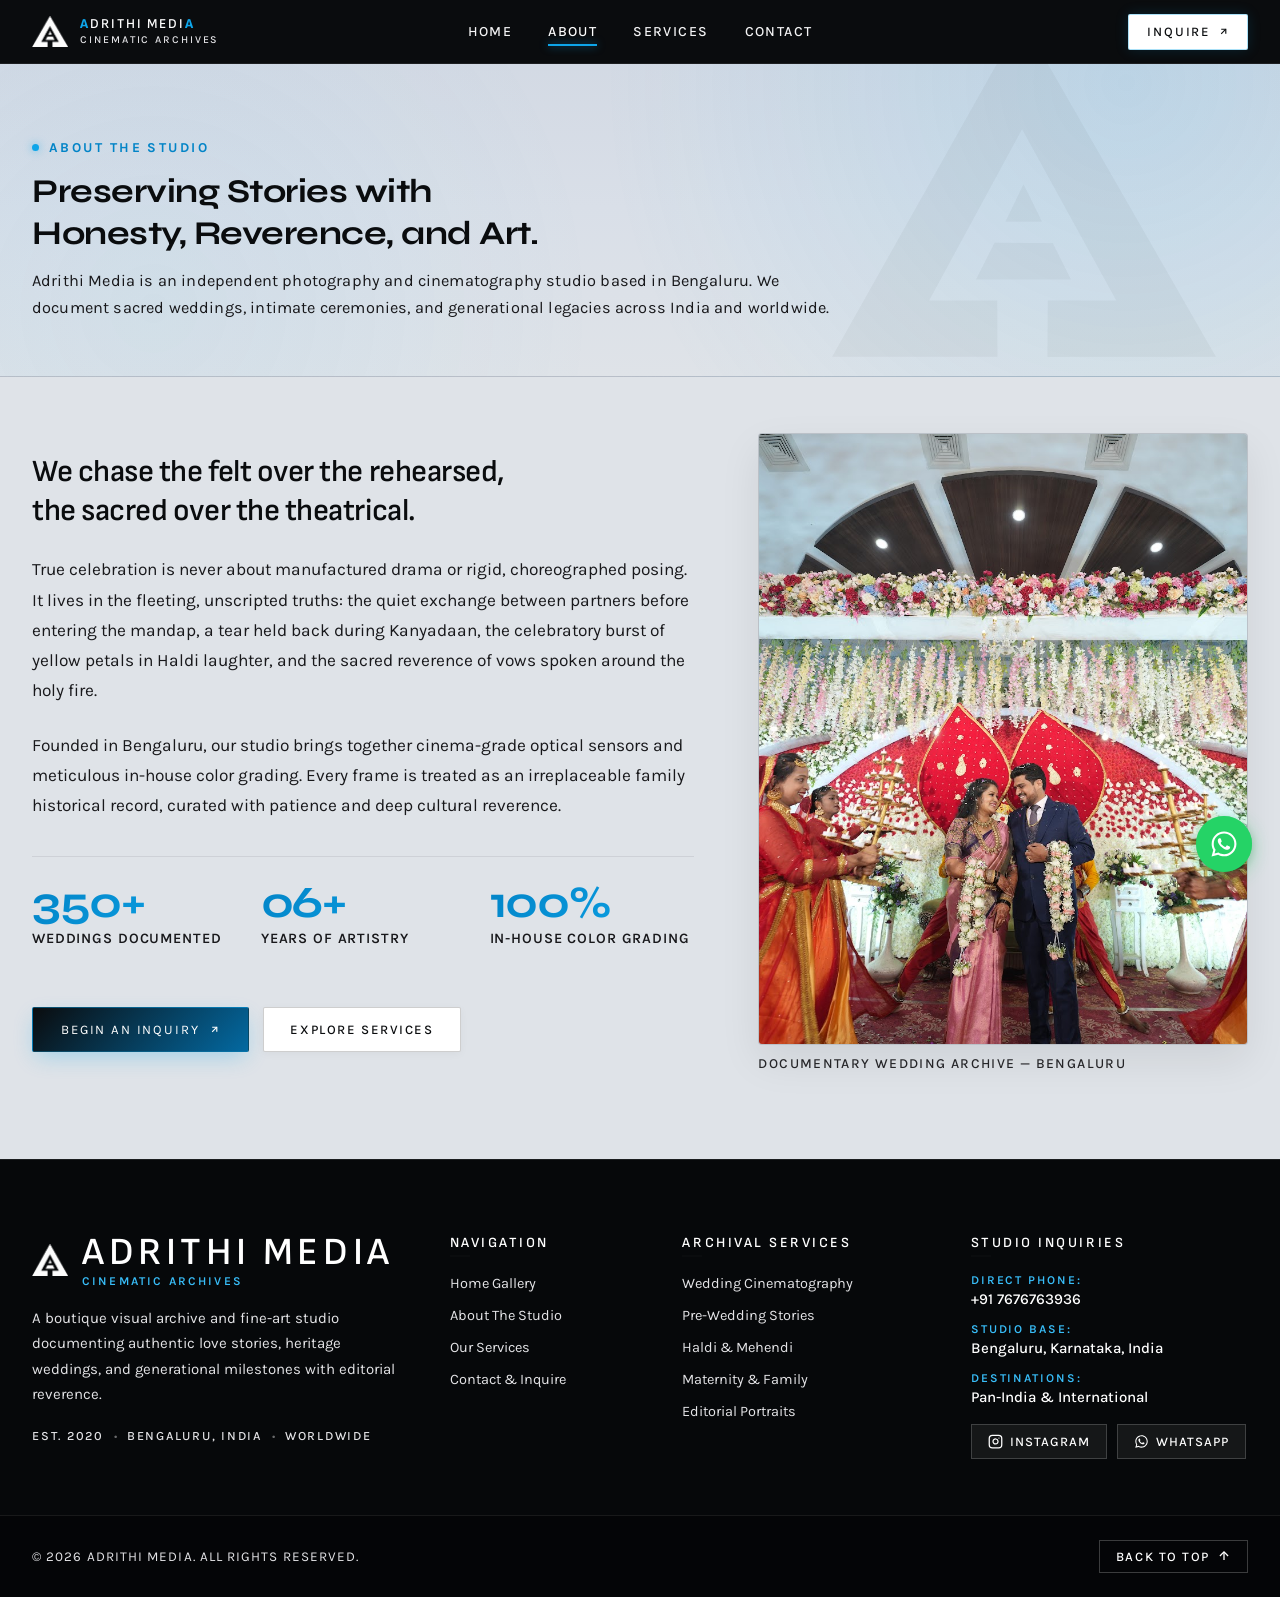
==== commit 75a4b160: "Darken background tone on About, Services, and Contact pages for enhanced contrast and depth" ====
--- a/about.html
+++ b/about.html
@@ -13,7 +13,7 @@
   
   <!-- Stylesheets -->
   <link rel="stylesheet" href="style.css?v=8.0">
-  <link rel="stylesheet" href="pages.css?v=8.0">
+  <link rel="stylesheet" href="pages.css?v=8.1">
   
   <!-- Favicon -->
   <link rel="icon" href="assets/images/logo_clean_crop.jpg" type="image/jpeg">
--- a/pages.css
+++ b/pages.css
@@ -27,7 +27,7 @@
 .page-wrapper {
   width: 100%;
   min-height: 100vh;
-  background-color: #FFFFFF;
+  background-color: #DFE3E8;
   color: #0A0C0E;
   position: relative;
   overflow-x: hidden;
@@ -41,10 +41,10 @@
   position: relative;
   width: 100%;
   background: 
-    radial-gradient(circle at 88% 22%, rgba(14, 165, 233, 0.08) 0%, transparent 45%),
-    radial-gradient(circle at 12% 82%, rgba(14, 165, 233, 0.04) 0%, transparent 38%),
-    linear-gradient(180deg, #F0F3F7 0%, #F8FAFC 55%, #FFFFFF 100%);
-  border-bottom: 1px solid rgba(10, 12, 14, 0.08);
+    radial-gradient(circle at 88% 22%, rgba(14, 165, 233, 0.12) 0%, transparent 45%),
+    radial-gradient(circle at 12% 82%, rgba(14, 165, 233, 0.06) 0%, transparent 38%),
+    linear-gradient(180deg, #D0D7E2 0%, #D9DFE8 55%, #DFE3E8 100%);
+  border-bottom: 1px solid rgba(10, 12, 14, 0.12);
   overflow: hidden;
 }
 
@@ -128,9 +128,9 @@
    STUDIO ACCREDITATION & CREDENTIALS BAR (CLEAN EDITORIAL STRIP)
    ========================================================================== */
 .trust-ribbon {
-  background: #FAFAFA;
-  border-top: 1px solid rgba(10, 12, 14, 0.06);
-  border-bottom: 1px solid rgba(10, 12, 14, 0.06);
+  background: #D6DCE3;
+  border-top: 1px solid rgba(10, 12, 14, 0.08);
+  border-bottom: 1px solid rgba(10, 12, 14, 0.08);
   padding: 16px 32px;
 }
 
@@ -241,8 +241,9 @@
   aspect-ratio: 4 / 5;
   border-radius: 4px;
   overflow: hidden;
-  background: #F4F4F5;
-  border: 1px solid rgba(10, 12, 14, 0.08);
+  background: #D4DAE2;
+  border: 1px solid rgba(10, 12, 14, 0.12);
+  box-shadow: 0 16px 40px rgba(0, 0, 0, 0.08);
 }
 
 .manifesto-media-img {
@@ -267,9 +268,9 @@
    ========================================================================== */
 .principles-section {
   padding: 88px 32px;
-  background-color: #FAFAFA;
-  border-top: 1px solid rgba(10, 12, 14, 0.06);
-  border-bottom: 1px solid rgba(10, 12, 14, 0.06);
+  background-color: #D6DCE3;
+  border-top: 1px solid rgba(10, 12, 14, 0.08);
+  border-bottom: 1px solid rgba(10, 12, 14, 0.08);
 }
 
 .section-container {
@@ -506,7 +507,7 @@
    ========================================================================== */
 .albums-craft-section {
   padding: 96px 32px;
-  background: #FFFFFF;
+  background: #DFE3E8;
 }
 
 .albums-craft-grid {
@@ -593,24 +594,25 @@
   display: inline-flex;
   align-items: center;
   gap: 8px;
-  background: transparent;
+  background: #FFFFFF;
   color: #0A0C0E;
   border: 1px solid rgba(10, 12, 14, 0.2);
   padding: 14px 26px;
   font-family: var(--font-button);
   font-size: 0.82rem;
-  font-weight: 400;
-  letter-spacing: 0.14em;
+  font-weight: 500;
+  letter-spacing: 0.12em;
   text-transform: uppercase;
   text-decoration: none;
   border-radius: 2px;
+  box-shadow: 0 2px 8px rgba(0, 0, 0, 0.04);
   transition: all 0.2s ease;
 }
 
 .albums-btn-secondary:hover {
   border-color: var(--brand-blue, #0EA5E9);
   color: var(--brand-blue-deep, #0284C7);
-  background: rgba(14, 165, 233, 0.04);
+  background: #FFFFFF;
 }
 
 /* ==========================================================================
@@ -618,9 +620,9 @@
    ========================================================================== */
 .process-section {
   padding: 96px 32px;
-  background-color: #FAFAFA;
-  border-top: 1px solid rgba(10, 12, 14, 0.06);
-  border-bottom: 1px solid rgba(10, 12, 14, 0.06);
+  background-color: #D6DCE3;
+  border-top: 1px solid rgba(10, 12, 14, 0.08);
+  border-bottom: 1px solid rgba(10, 12, 14, 0.08);
 }
 
 .process-steps-grid {
@@ -631,13 +633,14 @@
 
 .step-card {
   background: #FFFFFF;
-  border: 1px solid rgba(10, 12, 14, 0.08);
+  border: 1px solid rgba(10, 12, 14, 0.10);
   border-radius: 4px;
   padding: 36px 28px;
   display: flex;
   flex-direction: column;
   gap: 14px;
   position: relative;
+  box-shadow: 0 4px 18px rgba(0, 0, 0, 0.03);
   transition: transform 0.25s ease;
 }
 
@@ -675,7 +678,7 @@
    ========================================================================== */
 .testimonials-section {
   padding: 96px 32px;
-  background: #FFFFFF;
+  background: #DFE3E8;
 }
 
 .testimonials-grid {
@@ -685,14 +688,15 @@
 }
 
 .testimonial-card {
-  background: #FAFAFA;
-  border: 1px solid rgba(10, 12, 14, 0.08);
+  background: #FFFFFF;
+  border: 1px solid rgba(10, 12, 14, 0.10);
   border-radius: 4px;
   padding: 40px 32px;
   display: flex;
   flex-direction: column;
   justify-content: space-between;
   gap: 24px;
+  box-shadow: 0 4px 18px rgba(0, 0, 0, 0.03);
 }
 
 .quote-text {
@@ -812,7 +816,7 @@
    ========================================================================== */
 .services-catalog-section {
   padding-top: 56px;
-  background: #FFFFFF;
+  background: #DFE3E8;
 }
 
 .services-filter-wrapper {
@@ -830,15 +834,16 @@
 
 .filter-btn {
   background: #FFFFFF;
-  border: 1px solid rgba(10, 12, 14, 0.12);
+  border: 1px solid rgba(10, 12, 14, 0.14);
   padding: 10px 20px;
   border-radius: 2px;
   font-family: var(--font-subtitle);
   font-size: 0.8rem;
-  font-weight: 500;
+  font-weight: 600;
   letter-spacing: 0.06em;
-  color: #52525B;
+  color: #18181B;
   cursor: pointer;
+  box-shadow: 0 2px 6px rgba(0, 0, 0, 0.03);
   transition: all 0.2s ease;
 }
 
@@ -865,11 +870,12 @@
 
 .service-card-deep {
   background: #FFFFFF;
-  border: 1px solid rgba(10, 12, 14, 0.09);
+  border: 1px solid rgba(10, 12, 14, 0.10);
   border-radius: 4px;
   overflow: hidden;
   display: flex;
   flex-direction: column;
+  box-shadow: 0 4px 20px rgba(0, 0, 0, 0.04);
   transition: transform 0.25s ease, box-shadow 0.25s ease;
 }
 
@@ -1070,7 +1076,8 @@
    ========================================================================== */
 .faq-section {
   padding: 96px 32px;
-  background: #FFFFFF;
+  background: #D6DCE3;
+  border-top: 1px solid rgba(10, 12, 14, 0.08);
 }
 
 .faq-accordion {
@@ -1082,11 +1089,12 @@
 }
 
 .faq-item {
-  border: 1px solid rgba(10, 12, 14, 0.09);
+  border: 1px solid rgba(10, 12, 14, 0.10);
   border-radius: 4px;
   background: #FFFFFF;
   overflow: hidden;
-  transition: border-color 0.2s ease;
+  box-shadow: 0 2px 8px rgba(0, 0, 0, 0.03);
+  transition: border-color 0.2s ease, box-shadow 0.2s ease;
 }
 
 .faq-item.active {
@@ -1157,9 +1165,10 @@
 
 .contact-form-card {
   background: #FFFFFF;
-  border: 1px solid rgba(10, 12, 14, 0.09);
+  border: 1px solid rgba(10, 12, 14, 0.10);
   border-radius: 4px;
   padding: 48px;
+  box-shadow: 0 8px 32px rgba(0, 0, 0, 0.04);
 }
 
 .form-header-badge {
@@ -1219,8 +1228,8 @@
 .form-select,
 .form-textarea {
   width: 100%;
-  background: #FAFAFA;
-  border: 1px solid rgba(10, 12, 14, 0.15);
+  background: #F4F6F8;
+  border: 1px solid rgba(10, 12, 14, 0.18);
   border-radius: 2px;
   padding: 14px 16px;
   font-family: var(--font-paragraph);
@@ -1252,8 +1261,8 @@
 }
 
 .budget-btn {
-  background: #FAFAFA;
-  border: 1px solid rgba(10, 12, 14, 0.12);
+  background: #F4F6F8;
+  border: 1px solid rgba(10, 12, 14, 0.14);
   border-radius: 2px;
   padding: 14px 16px;
   cursor: pointer;
@@ -1356,8 +1365,8 @@
 }
 
 .contact-direct-card {
-  background: #FAFAFA;
-  border: 1px solid rgba(10, 12, 14, 0.08);
+  background: #FFFFFF;
+  border: 1px solid rgba(10, 12, 14, 0.10);
   border-radius: 4px;
   padding: 28px 24px;
   display: flex;
@@ -1365,14 +1374,15 @@
   gap: 18px;
   text-decoration: none;
   color: inherit;
+  box-shadow: 0 4px 18px rgba(0, 0, 0, 0.03);
   transition: all 0.2s ease;
 }
 
 .contact-direct-card:hover {
   background: #FFFFFF;
-  border-color: rgba(14, 165, 233, 0.4);
+  border-color: rgba(14, 165, 233, 0.45);
   transform: translateY(-2px);
-  box-shadow: 0 14px 32px -8px rgba(14, 165, 233, 0.16);
+  box-shadow: 0 14px 32px -8px rgba(14, 165, 233, 0.18);
 }
 
 .contact-card-icon {
@@ -1475,13 +1485,14 @@
 }
 
 .privacy-commitment-card {
-  background: #FAFAFA;
-  border: 1px solid rgba(10, 12, 14, 0.08);
+  background: #FFFFFF;
+  border: 1px solid rgba(10, 12, 14, 0.10);
   border-radius: 4px;
   padding: 24px 28px;
   display: flex;
   flex-direction: column;
   gap: 8px;
+  box-shadow: 0 4px 18px rgba(0, 0, 0, 0.03);
 }
 
 .privacy-card-title {
